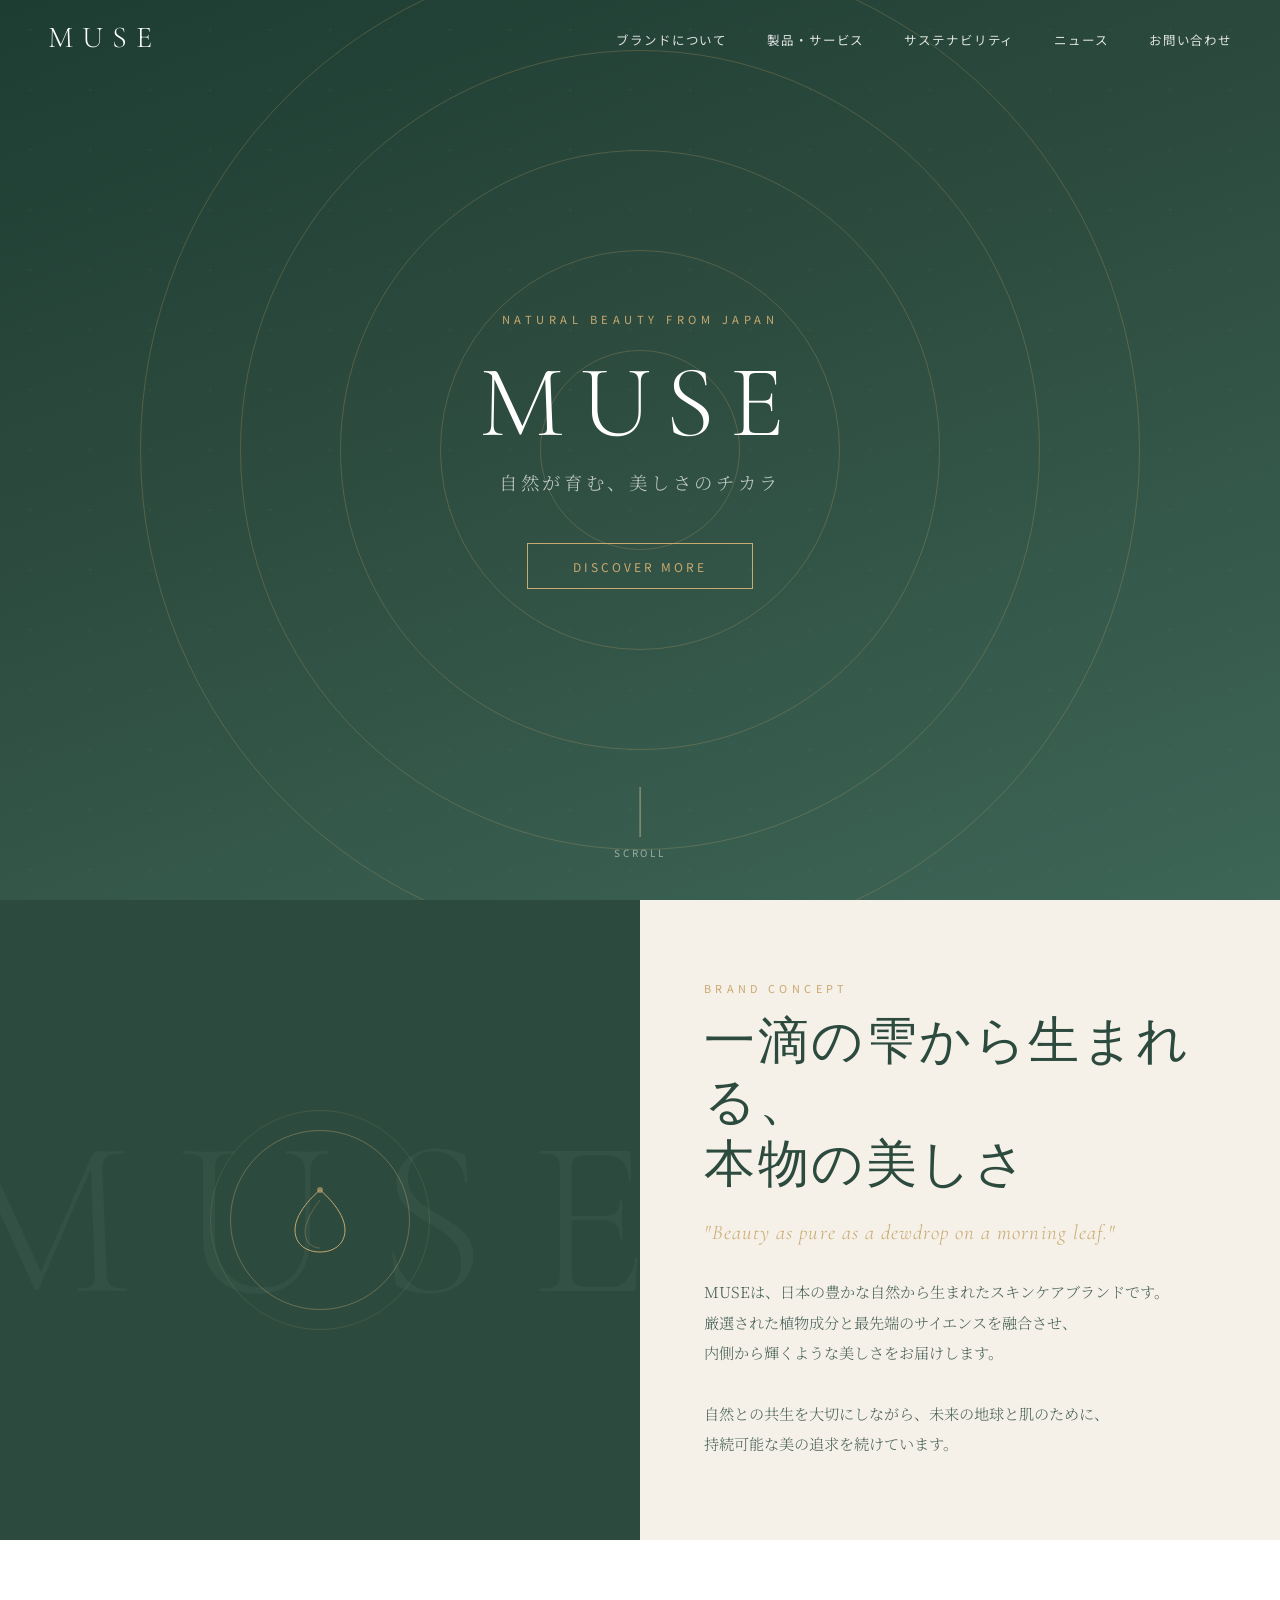
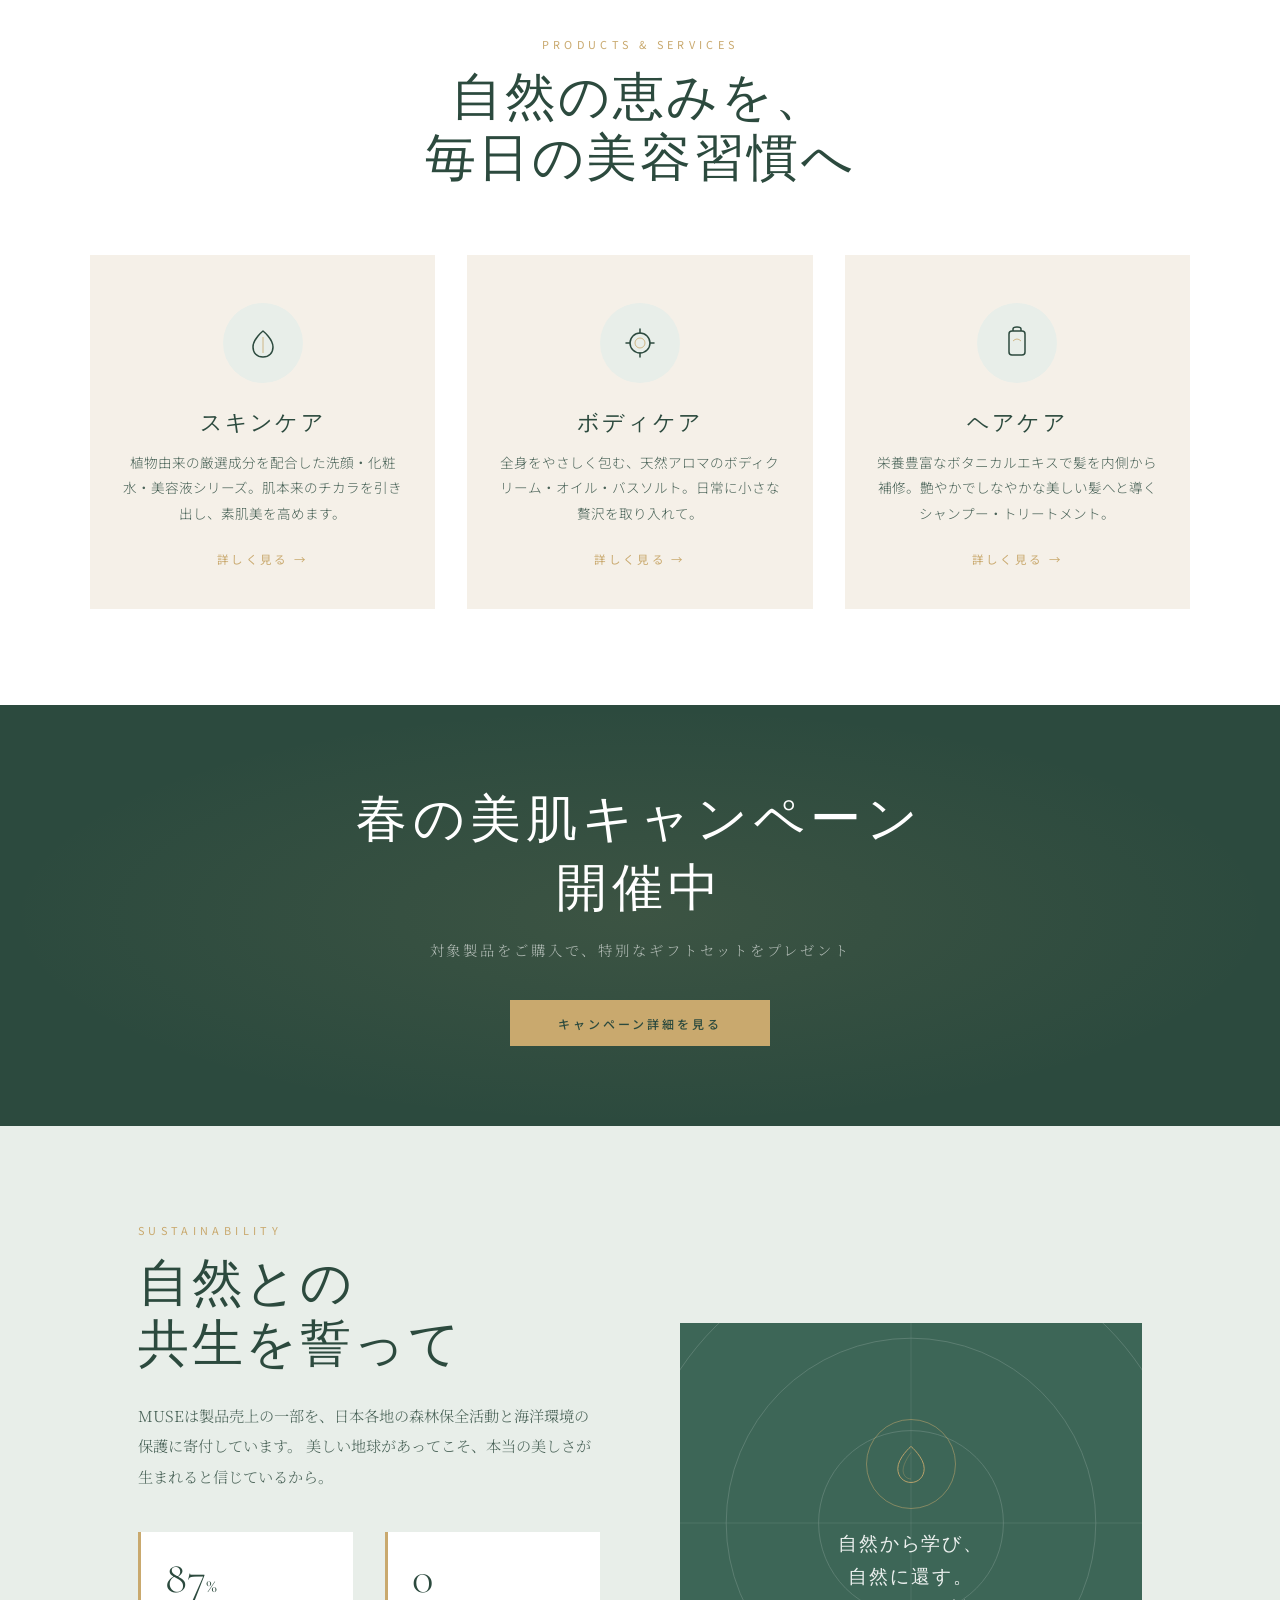
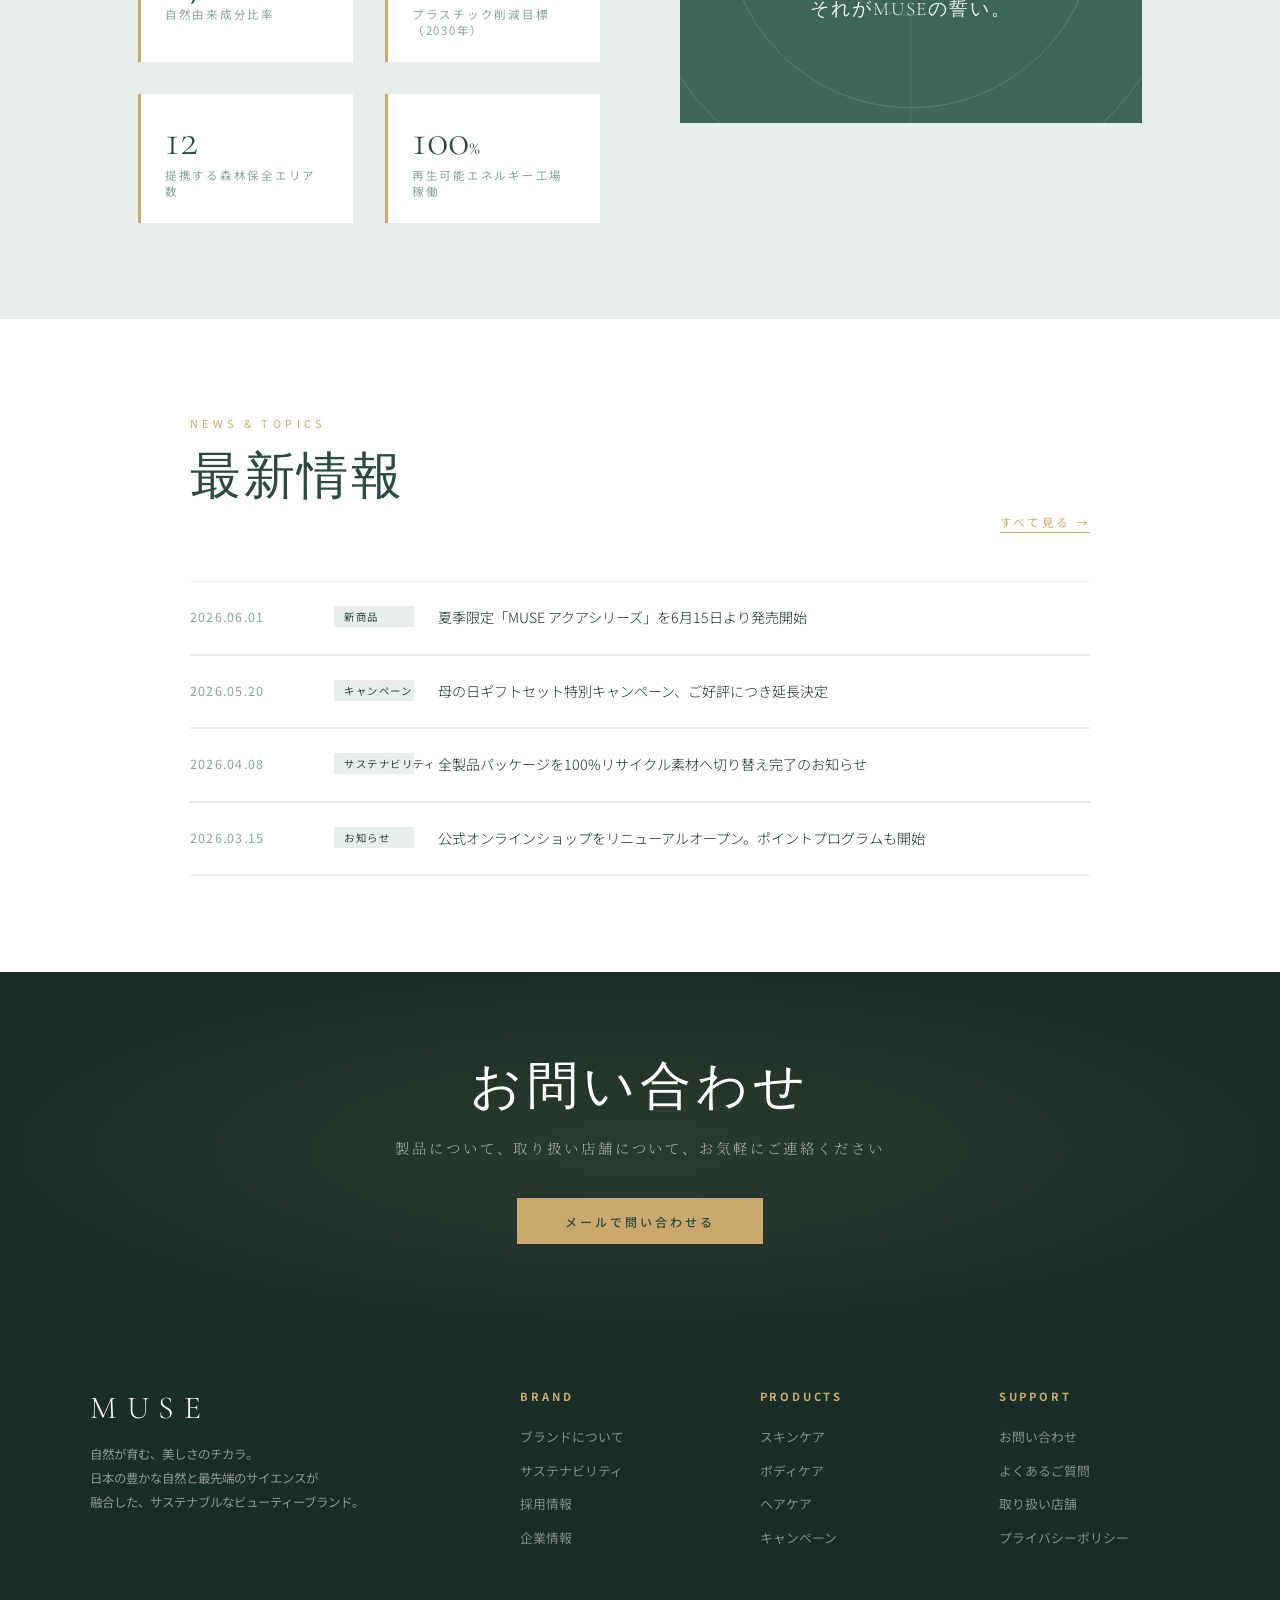
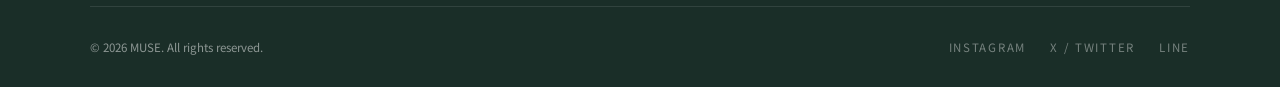
==== index.html @ 57525a96 "Add files via upload" ====
<!DOCTYPE html>
<html lang="ja">
<head>
  <meta charset="UTF-8">
  <meta name="viewport" content="width=device-width, initial-scale=1.0">
  <meta name="description" content="MUSE | 自然が育む、美しさのチカラ。日本の豊かな自然と最先端のサイエンスが融合したサステナブルなビューティーブランド。">
  <meta property="og:title" content="MUSE | 自然が育む、美しさのチカラ">
  <meta property="og:description" content="日本の豊かな自然と最先端のサイエンスが融合したサステナブルなビューティーブランド。">
  <meta property="og:type" content="website">
  <title>MUSE | 自然が育む、美しさのチカラ</title>

  <!-- Google Fonts -->
  <link rel="preconnect" href="https://fonts.googleapis.com">
  <link rel="preconnect" href="https://fonts.gstatic.com" crossorigin>
  <link href="https://fonts.googleapis.com/css2?family=Cormorant+Garamond:ital,wght@0,300;0,400;1,300&family=Noto+Sans+JP:wght@300;400;500&family=Noto+Serif+JP:wght@300;400&display=swap" rel="stylesheet">

  <!-- Stylesheet -->
  <link rel="stylesheet" href="style.css">
</head>
<body>

  <!-- ========== NAV ========== -->
  <nav id="main-nav" aria-label="メインナビゲーション">
    <a href="#" class="nav-logo">MUSE</a>
    <ul class="nav-links">
      <li><a href="#concept">ブランドについて</a></li>
      <li><a href="#products">製品・サービス</a></li>
      <li><a href="#sustain">サステナビリティ</a></li>
      <li><a href="#news">ニュース</a></li>
      <li><a href="#contact">お問い合わせ</a></li>
    </ul>
    <button class="nav-hamburger" aria-label="メニューを開く" aria-expanded="false" aria-controls="mobile-menu">
      <span></span>
      <span></span>
      <span></span>
    </button>
  </nav>

  <!-- モバイルメニュー -->
  <nav id="mobile-menu" class="nav-mobile-menu" aria-label="モバイルナビゲーション">
    <a href="#concept">ブランドについて</a>
    <a href="#products">製品・サービス</a>
    <a href="#sustain">サステナビリティ</a>
    <a href="#news">ニュース</a>
    <a href="#contact">お問い合わせ</a>
  </nav>

  <!-- ========== HERO ========== -->
  <section class="hero" aria-label="ヒーロー">
    <div class="hero-bg"></div>
    <div class="ripple-container" aria-hidden="true">
      <div class="ripple"></div>
      <div class="ripple"></div>
      <div class="ripple"></div>
      <div class="ripple"></div>
      <div class="ripple"></div>
    </div>
    <div class="hero-overlay" aria-hidden="true"></div>
    <div class="hero-content">
      <p class="hero-eyebrow">NATURAL BEAUTY FROM JAPAN</p>
      <h1 class="hero-title">MUSE</h1>
      <p class="hero-subtitle">自然が育む、美しさのチカラ</p>
      <a href="#concept" class="hero-cta">DISCOVER MORE</a>
    </div>
    <div class="hero-scroll" aria-hidden="true">
      <div class="scroll-line"></div>
      <span>SCROLL</span>
    </div>
  </section>

  <!-- ========== CONCEPT ========== -->
  <div class="concept" id="concept">
    <div class="concept-visual reveal">
      <div class="concept-icon">
        <svg viewBox="0 0 80 80" fill="none" xmlns="http://www.w3.org/2000/svg" aria-hidden="true">
          <path d="M40 10 C40 10 15 30 15 50 C15 64 26 72 40 72 C54 72 65 64 65 50 C65 30 40 10 40 10Z"
                stroke="#C9A96E" stroke-width="1" fill="none"/>
          <path d="M40 20 C40 20 25 38 25 52 C25 62 32 68 40 68"
                stroke="rgba(201,169,110,0.4)" stroke-width="0.8" fill="none"/>
          <circle cx="40" cy="10" r="3" fill="#C9A96E" opacity="0.6"/>
        </svg>
      </div>
    </div>
    <div class="concept-text">
      <p class="section-eyebrow reveal">BRAND CONCEPT</p>
      <h2 class="section-title reveal reveal-delay-1">一滴の雫から生まれる、<br>本物の美しさ</h2>
      <p class="concept-tagline reveal reveal-delay-2">"Beauty as pure as a dewdrop on a morning leaf."</p>
      <p class="section-body reveal reveal-delay-3">
        MUSEは、日本の豊かな自然から生まれたスキンケアブランドです。<br>
        厳選された植物成分と最先端のサイエンスを融合させ、<br>
        内側から輝くような美しさをお届けします。<br><br>
        自然との共生を大切にしながら、未来の地球と肌のために、<br>
        持続可能な美の追求を続けています。
      </p>
    </div>
  </div>

  <!-- ========== PRODUCTS ========== -->
  <section class="products" id="products">
    <div class="products-header">
      <p class="section-eyebrow reveal">PRODUCTS &amp; SERVICES</p>
      <h2 class="section-title reveal reveal-delay-1">自然の恵みを、<br>毎日の美容習慣へ</h2>
    </div>
    <div class="product-grid">

      <!-- スキンケア -->
      <div class="product-card reveal">
        <div class="product-icon">
          <svg viewBox="0 0 36 36" fill="none" xmlns="http://www.w3.org/2000/svg" aria-hidden="true">
            <path d="M18 6 C18 6 8 14 8 22 C8 28 12 32 18 32 C24 32 28 28 28 22 C28 14 18 6 18 6Z"
                  stroke="#2C4A3E" stroke-width="1.5" fill="none" stroke-linejoin="round"/>
            <path d="M18 12 L18 28" stroke="#C9A96E" stroke-width="0.8"/>
          </svg>
        </div>
        <h3>スキンケア</h3>
        <p>植物由来の厳選成分を配合した洗顔・化粧水・美容液シリーズ。肌本来のチカラを引き出し、素肌美を高めます。</p>
        <a href="#" class="product-link">詳しく見る →</a>
      </div>

      <!-- ボディケア -->
      <div class="product-card reveal reveal-delay-1">
        <div class="product-icon">
          <svg viewBox="0 0 36 36" fill="none" xmlns="http://www.w3.org/2000/svg" aria-hidden="true">
            <circle cx="18" cy="18" r="10" stroke="#2C4A3E" stroke-width="1.5"/>
            <circle cx="18" cy="18" r="5"  stroke="#C9A96E" stroke-width="0.8"/>
            <path d="M18 4 L18 8 M18 28 L18 32 M4 18 L8 18 M28 18 L32 18"
                  stroke="#2C4A3E" stroke-width="1.5" stroke-linecap="round"/>
          </svg>
        </div>
        <h3>ボディケア</h3>
        <p>全身をやさしく包む、天然アロマのボディクリーム・オイル・バスソルト。日常に小さな贅沢を取り入れて。</p>
        <a href="#" class="product-link">詳しく見る →</a>
      </div>

      <!-- ヘアケア -->
      <div class="product-card reveal reveal-delay-2">
        <div class="product-icon">
          <svg viewBox="0 0 36 36" fill="none" xmlns="http://www.w3.org/2000/svg" aria-hidden="true">
            <rect x="10" y="6" width="16" height="24" rx="3" stroke="#2C4A3E" stroke-width="1.5"/>
            <path d="M14 6 L14 4 C14 3 15 2 18 2 C21 2 22 3 22 4 L22 6"
                  stroke="#2C4A3E" stroke-width="1.5" fill="none"/>
            <path d="M14 16 Q18 12 22 16" stroke="#C9A96E" stroke-width="0.8" fill="none"/>
          </svg>
        </div>
        <h3>ヘアケア</h3>
        <p>栄養豊富なボタニカルエキスで髪を内側から補修。艶やかでしなやかな美しい髪へと導くシャンプー・トリートメント。</p>
        <a href="#" class="product-link">詳しく見る →</a>
      </div>

    </div>
  </section>

  <!-- ========== CAMPAIGN BANNER ========== -->
  <section class="banner" id="campaign">
    <h2 class="banner-title reveal">春の美肌キャンペーン<br>開催中</h2>
    <p class="banner-sub reveal reveal-delay-1">対象製品をご購入で、特別なギフトセットをプレゼント</p>
    <a href="#" class="banner-cta reveal reveal-delay-2">キャンペーン詳細を見る</a>
  </section>

  <!-- ========== SUSTAINABILITY ========== -->
  <div class="sustain-wrapper" id="sustain">
    <div class="sustain">
      <div>
        <p class="section-eyebrow reveal">SUSTAINABILITY</p>
        <h2 class="section-title reveal reveal-delay-1">自然との<br>共生を誓って</h2>
        <p class="section-body reveal reveal-delay-2">
          MUSEは製品売上の一部を、日本各地の森林保全活動と海洋環境の保護に寄付しています。
          美しい地球があってこそ、本当の美しさが生まれると信じているから。
        </p>
        <div class="sustain-stats reveal reveal-delay-3">
          <div class="stat-box">
            <div class="stat-number">87<small>%</small></div>
            <div class="stat-label">自然由来成分比率</div>
          </div>
          <div class="stat-box">
            <div class="stat-number">0</div>
            <div class="stat-label">プラスチック削減目標（2030年）</div>
          </div>
          <div class="stat-box">
            <div class="stat-number">12</div>
            <div class="stat-label">提携する森林保全エリア数</div>
          </div>
          <div class="stat-box">
            <div class="stat-number">100<small>%</small></div>
            <div class="stat-label">再生可能エネルギー工場稼働</div>
          </div>
        </div>
      </div>

      <div class="sustain-visual reveal reveal-delay-1">
        <svg class="bg-circles" viewBox="0 0 300 400" preserveAspectRatio="xMidYMid slice" aria-hidden="true">
          <circle cx="150" cy="200" r="180" fill="none" stroke="white" stroke-width="0.5"/>
          <circle cx="150" cy="200" r="120" fill="none" stroke="white" stroke-width="0.5"/>
          <circle cx="150" cy="200" r="60"  fill="none" stroke="white" stroke-width="0.5"/>
          <path d="M0 200 L300 200" stroke="white" stroke-width="0.3"/>
          <path d="M150 0 L150 400" stroke="white" stroke-width="0.3"/>
        </svg>
        <div class="sustain-badge">
          <div class="sustain-badge-icon">
            <svg viewBox="0 0 50 50" fill="none" width="44" height="44" aria-hidden="true">
              <path d="M25 5 C25 5 10 18 10 30 C10 40 17 46 25 46 C33 46 40 40 40 30 C40 18 25 5 25 5Z"
                    stroke="#C9A96E" stroke-width="1" fill="none"/>
              <path d="M25 12 C25 12 16 24 16 32 C16 38 20 42 25 42"
                    stroke="rgba(201,169,110,0.5)" stroke-width="0.7" fill="none"/>
            </svg>
          </div>
          <p>自然から学び、<br>自然に還す。<br>それがMUSEの誓い。</p>
        </div>
      </div>
    </div>
  </div>

  <!-- ========== NEWS ========== -->
  <section class="news" id="news">
    <div class="news-inner">
      <div class="news-header">
        <div>
          <p class="section-eyebrow reveal">NEWS &amp; TOPICS</p>
          <h2 class="section-title reveal reveal-delay-1">最新情報</h2>
        </div>
        <a href="#" class="news-all reveal">すべて見る →</a>
      </div>
      <ul class="news-list">
        <li>
          <a href="#" class="news-item reveal">
            <span class="news-date">2026.06.01</span>
            <span class="news-tag">新商品</span>
            <span class="news-title-text">夏季限定「MUSE アクアシリーズ」を6月15日より発売開始</span>
          </a>
        </li>
        <li>
          <a href="#" class="news-item reveal reveal-delay-1">
            <span class="news-date">2026.05.20</span>
            <span class="news-tag">キャンペーン</span>
            <span class="news-title-text">母の日ギフトセット特別キャンペーン、ご好評につき延長決定</span>
          </a>
        </li>
        <li>
          <a href="#" class="news-item reveal reveal-delay-2">
            <span class="news-date">2026.04.08</span>
            <span class="news-tag">サステナビリティ</span>
            <span class="news-title-text">全製品パッケージを100%リサイクル素材へ切り替え完了のお知らせ</span>
          </a>
        </li>
        <li>
          <a href="#" class="news-item reveal reveal-delay-3">
            <span class="news-date">2026.03.15</span>
            <span class="news-tag">お知らせ</span>
            <span class="news-title-text">公式オンラインショップをリニューアルオープン。ポイントプログラムも開始</span>
          </a>
        </li>
      </ul>
    </div>
  </section>

  <!-- ========== CONTACT ========== -->
  <section class="banner" id="contact" style="background: #1A2E28;">
    <h2 class="banner-title reveal">お問い合わせ</h2>
    <p class="banner-sub reveal reveal-delay-1">製品について、取り扱い店舗について、お気軽にご連絡ください</p>
    <a href="mailto:info@muse-beauty.jp" class="banner-cta reveal reveal-delay-2">メールで問い合わせる</a>
  </section>

  <!-- ========== FOOTER ========== -->
  <footer>
    <div class="footer-inner">
      <div class="footer-top">
        <div>
          <span class="footer-logo">MUSE</span>
          <p class="footer-desc">
            自然が育む、美しさのチカラ。<br>
            日本の豊かな自然と最先端のサイエンスが<br>
            融合した、サステナブルなビューティーブランド。
          </p>
        </div>
        <div class="footer-col">
          <h4>BRAND</h4>
          <ul>
            <li><a href="#concept">ブランドについて</a></li>
            <li><a href="#sustain">サステナビリティ</a></li>
            <li><a href="#">採用情報</a></li>
            <li><a href="#">企業情報</a></li>
          </ul>
        </div>
        <div class="footer-col">
          <h4>PRODUCTS</h4>
          <ul>
            <li><a href="#products">スキンケア</a></li>
            <li><a href="#products">ボディケア</a></li>
            <li><a href="#products">ヘアケア</a></li>
            <li><a href="#campaign">キャンペーン</a></li>
          </ul>
        </div>
        <div class="footer-col">
          <h4>SUPPORT</h4>
          <ul>
            <li><a href="#contact">お問い合わせ</a></li>
            <li><a href="#">よくあるご質問</a></li>
            <li><a href="#">取り扱い店舗</a></li>
            <li><a href="#">プライバシーポリシー</a></li>
          </ul>
        </div>
      </div>
      <div class="footer-bottom">
        <p>© 2026 MUSE. All rights reserved.</p>
        <div class="social-links">
          <a href="#" aria-label="Instagram">INSTAGRAM</a>
          <a href="#" aria-label="X / Twitter">X / TWITTER</a>
          <a href="#" aria-label="LINE">LINE</a>
        </div>
      </div>
    </div>
  </footer>

  <!-- JavaScript -->
  <script src="script.js"></script>
</body>
</html>
---- style.css ----
/* ========== RESET & ROOT ========== */
*, *::before, *::after {
  box-sizing: border-box;
  margin: 0;
  padding: 0;
}

:root {
  --deep-green: #2C4A3E;
  --mid-green: #3D6657;
  --pale-green: #E8EEE9;
  --cream: #F5F0E8;
  --gold: #C9A96E;
  --gold-light: #E8D5B0;
  --text-dark: #1A2E28;
  --text-mid: #4A6358;
  --text-light: #8AA396;
  --white: #FFFFFF;
}

html {
  scroll-behavior: smooth;
}

body {
  font-family: 'Noto Sans JP', sans-serif;
  background: var(--white);
  color: var(--text-dark);
  overflow-x: hidden;
}

/* ========== NAV ========== */
nav {
  position: fixed;
  top: 0;
  left: 0;
  right: 0;
  z-index: 100;
  padding: 1.2rem 3rem;
  display: flex;
  align-items: center;
  justify-content: space-between;
  transition: background 0.4s, box-shadow 0.4s;
}

nav.scrolled {
  background: rgba(255, 255, 255, 0.95);
  box-shadow: 0 1px 0 rgba(44, 74, 62, 0.1);
}

.nav-logo {
  font-family: 'Cormorant Garamond', serif;
  font-size: 1.9rem;
  font-weight: 300;
  letter-spacing: 0.3em;
  color: var(--white);
  text-decoration: none;
  transition: color 0.4s;
}

nav.scrolled .nav-logo {
  color: var(--deep-green);
}

.nav-links {
  display: flex;
  gap: 2.5rem;
  list-style: none;
}

.nav-links a {
  font-size: 0.78rem;
  letter-spacing: 0.15em;
  color: rgba(255, 255, 255, 0.85);
  text-decoration: none;
  transition: color 0.3s;
}

nav.scrolled .nav-links a {
  color: var(--text-mid);
}

.nav-links a:hover {
  color: var(--gold);
}

.nav-hamburger {
  display: none;
  cursor: pointer;
  flex-direction: column;
  gap: 5px;
  background: none;
  border: none;
  padding: 4px;
}

.nav-hamburger span {
  width: 24px;
  height: 1.5px;
  background: white;
  display: block;
  transition: background 0.4s, transform 0.3s, opacity 0.3s;
}

nav.scrolled .nav-hamburger span {
  background: var(--deep-green);
}

/* Mobile nav open state */
.nav-hamburger.is-open span:nth-child(1) {
  transform: translateY(6.5px) rotate(45deg);
}
.nav-hamburger.is-open span:nth-child(2) {
  opacity: 0;
}
.nav-hamburger.is-open span:nth-child(3) {
  transform: translateY(-6.5px) rotate(-45deg);
}

.nav-mobile-menu {
  display: none;
  position: fixed;
  top: 0;
  left: 0;
  right: 0;
  bottom: 0;
  background: var(--deep-green);
  z-index: 99;
  flex-direction: column;
  align-items: center;
  justify-content: center;
  gap: 2.5rem;
}

.nav-mobile-menu.is-open {
  display: flex;
}

.nav-mobile-menu a {
  font-family: 'Cormorant Garamond', serif;
  font-size: 2rem;
  font-weight: 300;
  letter-spacing: 0.2em;
  color: rgba(255, 255, 255, 0.85);
  text-decoration: none;
  transition: color 0.3s;
}

.nav-mobile-menu a:hover {
  color: var(--gold);
}

/* ========== HERO ========== */
.hero {
  position: relative;
  height: 100vh;
  min-height: 600px;
  overflow: hidden;
  display: flex;
  align-items: center;
  justify-content: center;
}

.hero-bg {
  position: absolute;
  inset: 0;
  background: linear-gradient(160deg, #1e3d32 0%, #2C4A3E 40%, #3D6657 100%);
}

.ripple-container {
  position: absolute;
  inset: 0;
  display: flex;
  align-items: center;
  justify-content: center;
  overflow: hidden;
}

.ripple {
  position: absolute;
  border-radius: 50%;
  border: 1px solid rgba(201, 169, 110, 0.25);
  animation: rippleOut 4s ease-out infinite;
}

.ripple:nth-child(1) { width: 200px;  height: 200px;  animation-delay: 0s; }
.ripple:nth-child(2) { width: 400px;  height: 400px;  animation-delay: 0.8s; }
.ripple:nth-child(3) { width: 600px;  height: 600px;  animation-delay: 1.6s; }
.ripple:nth-child(4) { width: 800px;  height: 800px;  animation-delay: 2.4s; }
.ripple:nth-child(5) { width: 1000px; height: 1000px; animation-delay: 3.2s; }

@keyframes rippleOut {
  0%   { opacity: 0.6; transform: scale(0.4); }
  100% { opacity: 0;   transform: scale(1); }
}

.hero-overlay {
  position: absolute;
  inset: 0;
  background: url("data:image/svg+xml,%3Csvg xmlns='http://www.w3.org/2000/svg' width='60' height='60' viewBox='0 0 60 60'%3E%3Ccircle cx='30' cy='30' r='1' fill='%23C9A96E' opacity='0.08'/%3E%3C/svg%3E") repeat;
  pointer-events: none;
}

.hero-content {
  position: relative;
  z-index: 2;
  text-align: center;
  padding: 0 2rem;
}

.hero-eyebrow {
  font-size: 0.7rem;
  letter-spacing: 0.4em;
  color: var(--gold);
  margin-bottom: 1.5rem;
  opacity: 0;
  animation: fadeUp 1s 0.3s forwards;
}

.hero-title {
  font-family: 'Cormorant Garamond', serif;
  font-size: clamp(3.5rem, 8vw, 7rem);
  font-weight: 300;
  color: var(--white);
  line-height: 1;
  letter-spacing: 0.15em;
  margin-bottom: 1rem;
  opacity: 0;
  animation: fadeUp 1s 0.6s forwards;
}

.hero-subtitle {
  font-family: 'Noto Serif JP', serif;
  font-size: clamp(0.9rem, 2vw, 1.15rem);
  font-weight: 300;
  color: rgba(255, 255, 255, 0.7);
  letter-spacing: 0.2em;
  margin-bottom: 3rem;
  opacity: 0;
  animation: fadeUp 1s 0.9s forwards;
}

.hero-cta {
  display: inline-block;
  padding: 0.85rem 2.8rem;
  border: 1px solid var(--gold);
  color: var(--gold);
  font-size: 0.75rem;
  letter-spacing: 0.25em;
  text-decoration: none;
  transition: background 0.3s, color 0.3s;
  opacity: 0;
  animation: fadeUp 1s 1.2s forwards;
}

.hero-cta:hover {
  background: var(--gold);
  color: var(--deep-green);
}

.hero-scroll {
  position: absolute;
  bottom: 2.5rem;
  left: 50%;
  transform: translateX(-50%);
  display: flex;
  flex-direction: column;
  align-items: center;
  gap: 0.5rem;
  opacity: 0;
  animation: fadeIn 1s 2s forwards;
}

.hero-scroll span {
  font-size: 0.62rem;
  letter-spacing: 0.3em;
  color: rgba(255, 255, 255, 0.5);
}

.scroll-line {
  width: 1px;
  height: 50px;
  background: rgba(255, 255, 255, 0.3);
  position: relative;
  overflow: hidden;
}

.scroll-line::after {
  content: '';
  position: absolute;
  top: 0;
  left: 0;
  width: 100%;
  height: 100%;
  background: var(--gold);
  animation: scrollDrop 1.5s ease-in-out infinite;
}

@keyframes scrollDrop {
  0%   { transform: translateY(-100%); }
  100% { transform: translateY(100%); }
}

@keyframes fadeUp {
  from { opacity: 0; transform: translateY(24px); }
  to   { opacity: 1; transform: translateY(0); }
}

@keyframes fadeIn {
  from { opacity: 0; }
  to   { opacity: 1; }
}

/* ========== COMMON SECTION ========== */
section {
  padding: 6rem 2rem;
}

.section-eyebrow {
  font-size: 0.68rem;
  letter-spacing: 0.4em;
  color: var(--gold);
  margin-bottom: 1rem;
  text-transform: uppercase;
}

.section-title {
  font-family: 'Cormorant Garamond', serif;
  font-size: clamp(2rem, 4vw, 3.2rem);
  font-weight: 300;
  color: var(--deep-green);
  line-height: 1.2;
  letter-spacing: 0.05em;
  margin-bottom: 1.5rem;
}

.section-body {
  font-family: 'Noto Serif JP', serif;
  font-size: 0.95rem;
  line-height: 2;
  color: var(--text-mid);
  font-weight: 300;
}

/* ========== SCROLL REVEAL ========== */
.reveal {
  opacity: 0;
  transform: translateY(30px);
  transition: opacity 0.8s ease, transform 0.8s ease;
}

.reveal.visible {
  opacity: 1;
  transform: translateY(0);
}

.reveal-delay-1 { transition-delay: 0.15s; }
.reveal-delay-2 { transition-delay: 0.30s; }
.reveal-delay-3 { transition-delay: 0.45s; }

/* ========== CONCEPT ========== */
.concept {
  background: var(--cream);
  display: grid;
  grid-template-columns: 1fr 1fr;
  min-height: 600px;
}

.concept-visual {
  background: var(--deep-green);
  display: flex;
  align-items: center;
  justify-content: center;
  padding: 5rem 4rem;
  position: relative;
  overflow: hidden;
}

.concept-visual::before {
  content: 'MUSE';
  position: absolute;
  font-family: 'Cormorant Garamond', serif;
  font-size: 14rem;
  font-weight: 300;
  color: rgba(255, 255, 255, 0.04);
  letter-spacing: 0.2em;
  white-space: nowrap;
}

.concept-icon {
  width: 180px;
  height: 180px;
  border: 1px solid rgba(201, 169, 110, 0.4);
  border-radius: 50%;
  display: flex;
  align-items: center;
  justify-content: center;
  position: relative;
}

.concept-icon::before {
  content: '';
  position: absolute;
  width: 220px;
  height: 220px;
  border: 1px solid rgba(201, 169, 110, 0.15);
  border-radius: 50%;
}

.concept-icon svg {
  width: 80px;
  height: 80px;
}

.concept-text {
  padding: 5rem 4rem;
  display: flex;
  flex-direction: column;
  justify-content: center;
}

.concept-tagline {
  font-family: 'Cormorant Garamond', serif;
  font-size: 1.3rem;
  font-style: italic;
  color: var(--gold);
  margin-bottom: 2rem;
  font-weight: 300;
  letter-spacing: 0.05em;
}

/* ========== PRODUCTS ========== */
.products {
  background: var(--white);
  text-align: center;
}

.products-header {
  max-width: 600px;
  margin: 0 auto 4rem;
}

.product-grid {
  display: grid;
  grid-template-columns: repeat(3, 1fr);
  gap: 2rem;
  max-width: 1100px;
  margin: 0 auto;
}

.product-card {
  background: var(--cream);
  padding: 3rem 2rem 2.5rem;
  position: relative;
  overflow: hidden;
  transition: transform 0.4s;
}

.product-card:hover {
  transform: translateY(-6px);
}

.product-card::before {
  content: '';
  position: absolute;
  bottom: 0;
  left: 0;
  right: 0;
  height: 3px;
  background: var(--gold);
  transform: scaleX(0);
  transition: transform 0.4s;
}

.product-card:hover::before {
  transform: scaleX(1);
}

.product-icon {
  width: 80px;
  height: 80px;
  border-radius: 50%;
  background: var(--pale-green);
  display: flex;
  align-items: center;
  justify-content: center;
  margin: 0 auto 1.5rem;
}

.product-icon svg {
  width: 36px;
  height: 36px;
  stroke: var(--deep-green);
}

.product-card h3 {
  font-family: 'Cormorant Garamond', serif;
  font-size: 1.4rem;
  font-weight: 400;
  color: var(--deep-green);
  letter-spacing: 0.1em;
  margin-bottom: 0.75rem;
}

.product-card p {
  font-size: 0.85rem;
  color: var(--text-mid);
  line-height: 1.9;
  font-weight: 300;
}

.product-link {
  display: inline-block;
  margin-top: 1.5rem;
  font-size: 0.72rem;
  letter-spacing: 0.2em;
  color: var(--gold);
  text-decoration: none;
  border-bottom: 1px solid transparent;
  transition: border-color 0.3s;
}

.product-link:hover {
  border-color: var(--gold);
}

/* ========== BANNER ========== */
.banner {
  background: var(--deep-green);
  padding: 5rem 2rem;
  text-align: center;
  position: relative;
  overflow: hidden;
}

.banner::before {
  content: '';
  position: absolute;
  inset: 0;
  background: radial-gradient(ellipse at center, rgba(201, 169, 110, 0.1) 0%, transparent 70%);
}

.banner-title {
  font-family: 'Cormorant Garamond', serif;
  font-size: clamp(2rem, 4vw, 3.5rem);
  font-weight: 300;
  color: var(--white);
  letter-spacing: 0.1em;
  margin-bottom: 1rem;
  position: relative;
}

.banner-sub {
  font-family: 'Noto Serif JP', serif;
  font-size: 0.9rem;
  font-weight: 300;
  color: rgba(255, 255, 255, 0.6);
  letter-spacing: 0.2em;
  margin-bottom: 2.5rem;
  position: relative;
}

.banner-cta {
  display: inline-block;
  padding: 0.9rem 3rem;
  background: var(--gold);
  color: var(--deep-green);
  font-size: 0.75rem;
  letter-spacing: 0.25em;
  text-decoration: none;
  font-weight: 500;
  transition: opacity 0.3s;
  position: relative;
}

.banner-cta:hover {
  opacity: 0.85;
}

/* ========== SUSTAINABILITY ========== */
.sustain-wrapper {
  background: var(--pale-green);
}

.sustain {
  display: grid;
  grid-template-columns: 1fr 1fr;
  gap: 5rem;
  max-width: 1100px;
  margin: 0 auto;
  padding: 6rem 3rem;
  align-items: center;
}

.sustain-stats {
  display: grid;
  grid-template-columns: 1fr 1fr;
  gap: 2rem;
  margin-top: 2.5rem;
}

.stat-box {
  background: var(--white);
  padding: 1.5rem;
  border-left: 3px solid var(--gold);
}

.stat-number {
  font-family: 'Cormorant Garamond', serif;
  font-size: 2.8rem;
  font-weight: 300;
  color: var(--deep-green);
  line-height: 1;
  margin-bottom: 0.3rem;
}

.stat-number small {
  font-size: 1.2rem;
}

.stat-label {
  font-size: 0.72rem;
  color: var(--text-light);
  letter-spacing: 0.15em;
}

.sustain-visual {
  position: relative;
  height: 400px;
  background: var(--mid-green);
  display: flex;
  align-items: center;
  justify-content: center;
  overflow: hidden;
}

.sustain-visual svg.bg-circles {
  position: absolute;
  inset: 0;
  width: 100%;
  height: 100%;
  opacity: 0.2;
}

.sustain-badge {
  position: relative;
  z-index: 2;
  text-align: center;
  color: white;
  padding: 2rem;
}

.sustain-badge-icon {
  width: 90px;
  height: 90px;
  border: 1px solid rgba(201, 169, 110, 0.5);
  border-radius: 50%;
  display: flex;
  align-items: center;
  justify-content: center;
  margin: 0 auto 1.2rem;
}

.sustain-badge p {
  font-family: 'Cormorant Garamond', serif;
  font-size: 1.2rem;
  font-weight: 300;
  letter-spacing: 0.1em;
  color: rgba(255, 255, 255, 0.9);
  line-height: 1.7;
}

/* ========== NEWS ========== */
.news {
  background: var(--white);
}

.news-inner {
  max-width: 900px;
  margin: 0 auto;
}

.news-header {
  display: flex;
  align-items: flex-end;
  justify-content: space-between;
  margin-bottom: 3rem;
}

.news-all {
  font-size: 0.72rem;
  letter-spacing: 0.2em;
  color: var(--gold);
  text-decoration: none;
  border-bottom: 1px solid var(--gold);
  padding-bottom: 2px;
}

.news-list {
  list-style: none;
}

.news-item {
  display: grid;
  grid-template-columns: 120px 80px 1fr;
  gap: 1.5rem;
  align-items: start;
  padding: 1.5rem 0;
  border-top: 1px solid rgba(44, 74, 62, 0.1);
  text-decoration: none;
  transition: background 0.2s;
}

.news-item:last-child {
  border-bottom: 1px solid rgba(44, 74, 62, 0.1);
}

.news-date {
  font-size: 0.78rem;
  color: var(--text-light);
  letter-spacing: 0.1em;
  padding-top: 2px;
}

.news-tag {
  font-size: 0.65rem;
  letter-spacing: 0.15em;
  padding: 3px 10px;
  background: var(--pale-green);
  color: var(--deep-green);
  display: inline-block;
  white-space: nowrap;
}

.news-title-text {
  font-size: 0.88rem;
  color: var(--text-dark);
  line-height: 1.7;
  font-weight: 300;
}

/* ========== FOOTER ========== */
footer {
  background: var(--text-dark);
  color: rgba(255, 255, 255, 0.5);
  padding: 4rem 3rem 2rem;
}

.footer-inner {
  max-width: 1100px;
  margin: 0 auto;
}

.footer-top {
  display: grid;
  grid-template-columns: 2fr 1fr 1fr 1fr;
  gap: 3rem;
  padding-bottom: 3rem;
  border-bottom: 1px solid rgba(255, 255, 255, 0.1);
}

.footer-logo {
  font-family: 'Cormorant Garamond', serif;
  font-size: 2rem;
  font-weight: 300;
  letter-spacing: 0.3em;
  color: white;
  margin-bottom: 1rem;
  display: block;
}

.footer-desc {
  font-size: 0.78rem;
  line-height: 1.9;
}

.footer-col h4 {
  font-size: 0.7rem;
  letter-spacing: 0.25em;
  color: var(--gold);
  margin-bottom: 1.2rem;
}

.footer-col ul {
  list-style: none;
}

.footer-col li {
  margin-bottom: 0.6rem;
}

.footer-col a {
  font-size: 0.8rem;
  color: rgba(255, 255, 255, 0.45);
  text-decoration: none;
  transition: color 0.2s;
}

.footer-col a:hover {
  color: white;
}

.footer-bottom {
  display: flex;
  align-items: center;
  justify-content: space-between;
  padding-top: 2rem;
  font-size: 0.72rem;
}

.social-links {
  display: flex;
  gap: 1.5rem;
}

.social-links a {
  color: rgba(255, 255, 255, 0.4);
  text-decoration: none;
  font-size: 0.72rem;
  letter-spacing: 0.15em;
  transition: color 0.2s;
}

.social-links a:hover {
  color: var(--gold);
}

/* ========== RESPONSIVE ========== */
@media (max-width: 900px) {
  .product-grid {
    grid-template-columns: 1fr 1fr;
  }
  .footer-top {
    grid-template-columns: 1fr 1fr;
  }
}

@media (max-width: 768px) {
  nav {
    padding: 1rem 1.5rem;
  }
  .nav-links {
    display: none;
  }
  .nav-hamburger {
    display: flex;
  }
  .concept {
    grid-template-columns: 1fr;
  }
  .concept-visual {
    min-height: 250px;
    padding: 3rem 2rem;
  }
  .concept-text {
    padding: 3rem 2rem;
  }
  .product-grid {
    grid-template-columns: 1fr;
    max-width: 420px;
  }
  .sustain {
    grid-template-columns: 1fr;
    padding: 4rem 1.5rem;
    gap: 2.5rem;
  }
  .sustain-visual {
    height: 260px;
  }
  .footer-top {
    grid-template-columns: 1fr 1fr;
  }
  .footer-bottom {
    flex-direction: column;
    gap: 1rem;
    text-align: center;
  }
  .news-item {
    grid-template-columns: 1fr;
    gap: 0.4rem;
  }
}

@media (max-width: 480px) {
  .footer-top {
    grid-template-columns: 1fr;
  }
  .sustain-stats {
    grid-template-columns: 1fr;
  }
}

/* ========== REDUCED MOTION ========== */
@media (prefers-reduced-motion: reduce) {
  .ripple,
  .scroll-line::after {
    animation: none;
  }
  .reveal {
    opacity: 1;
    transform: none;
    transition: none;
  }
}
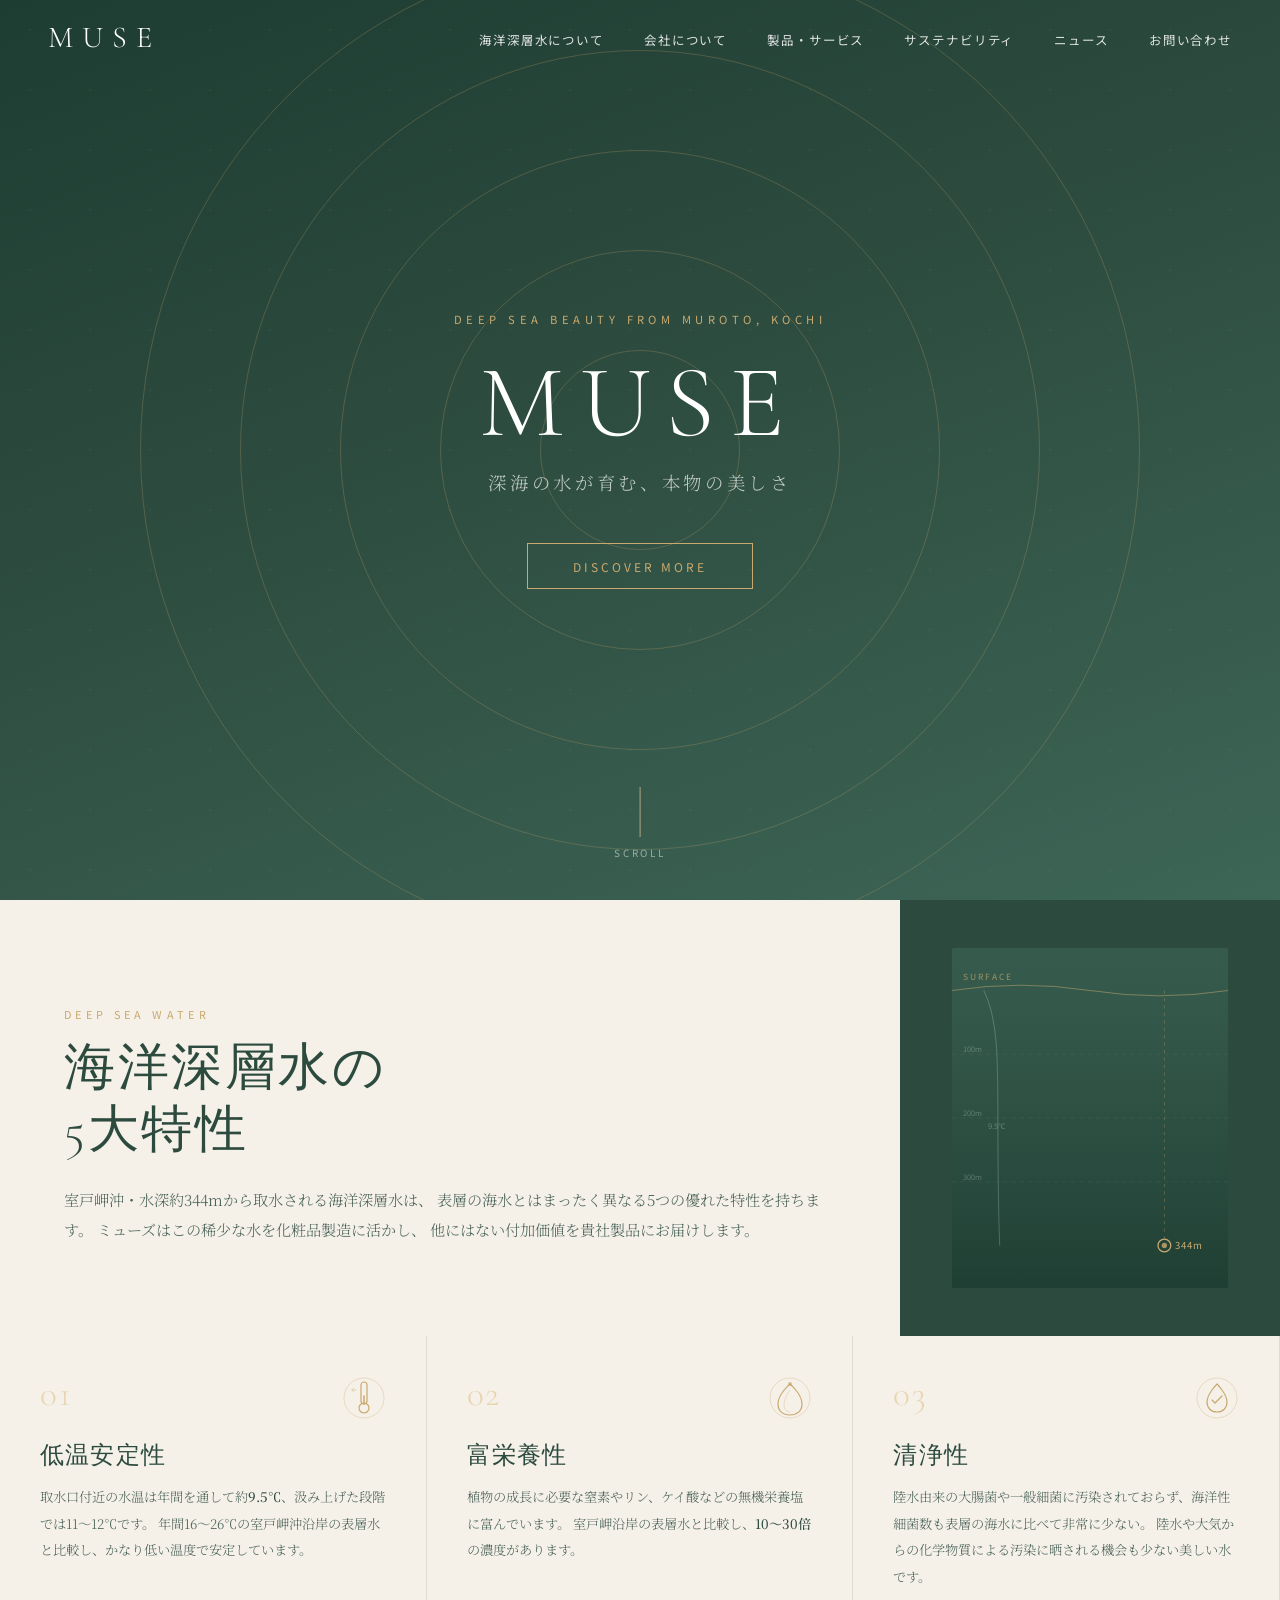
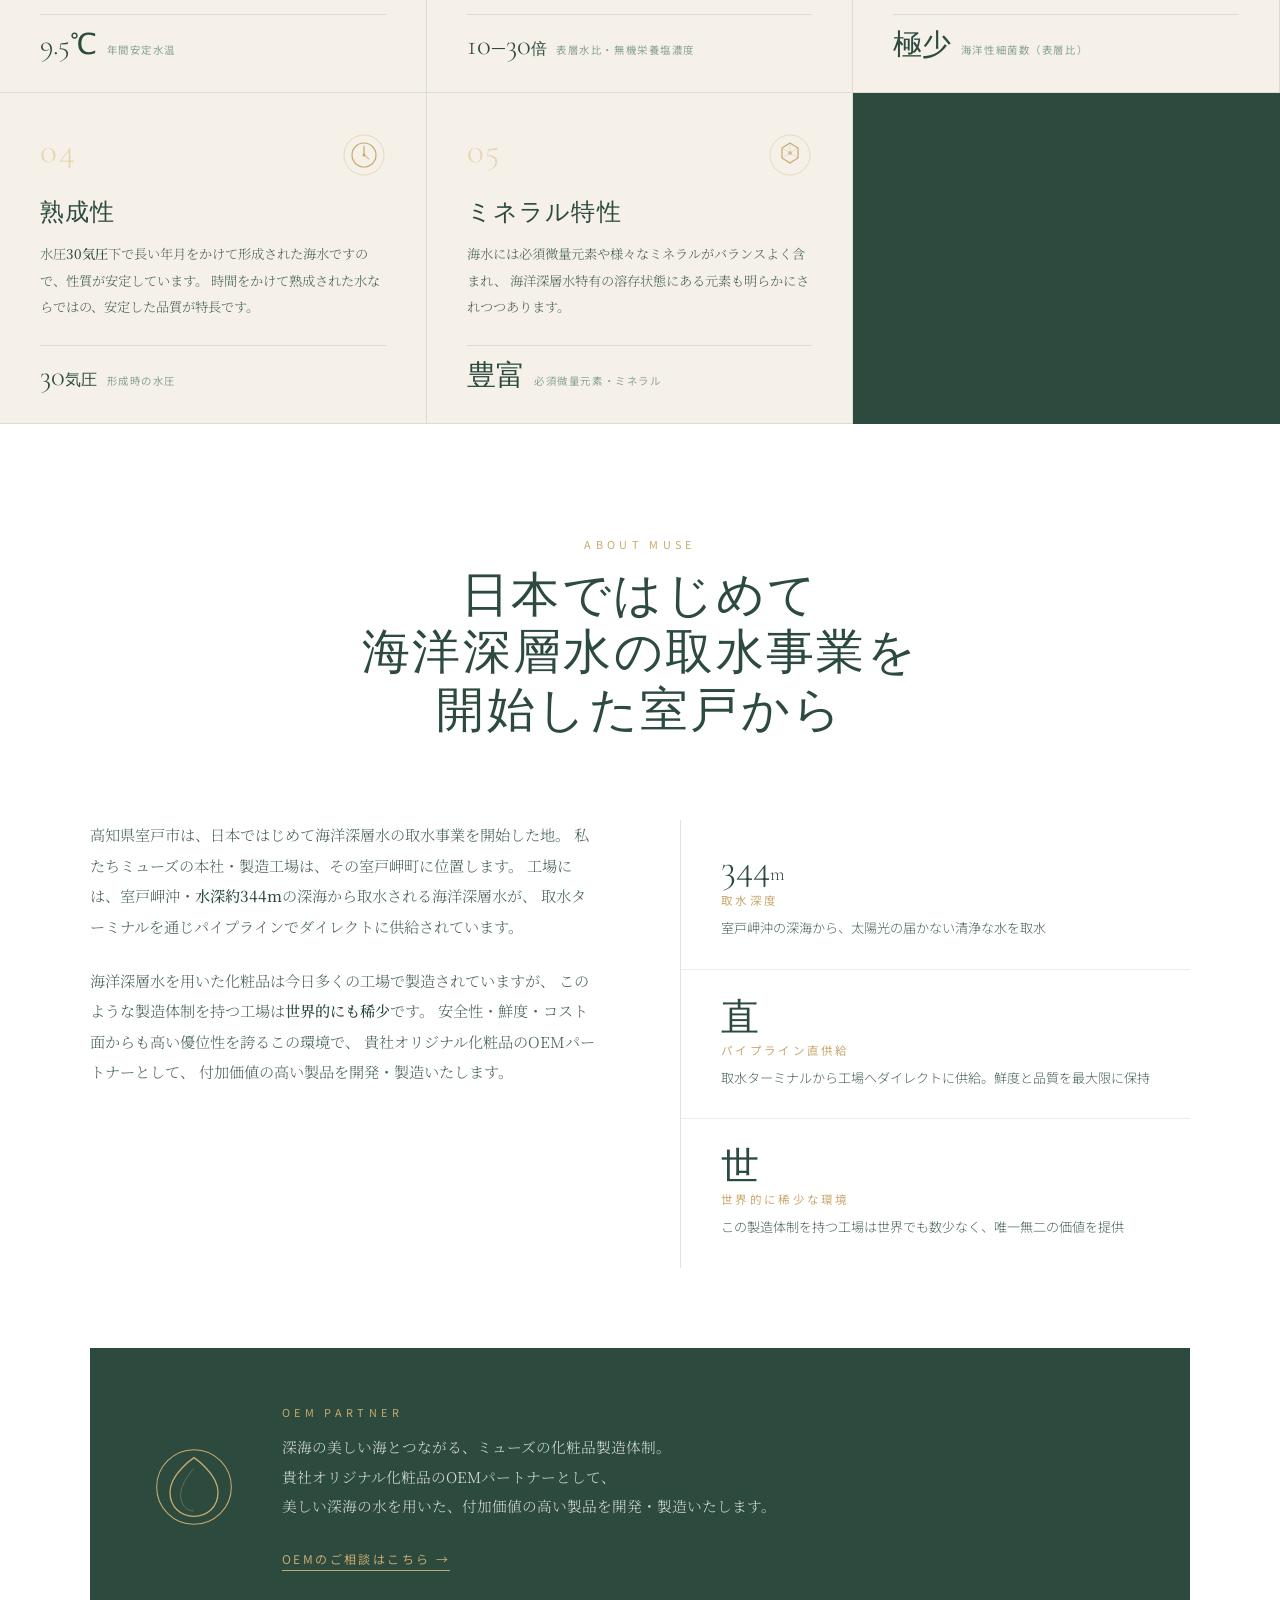
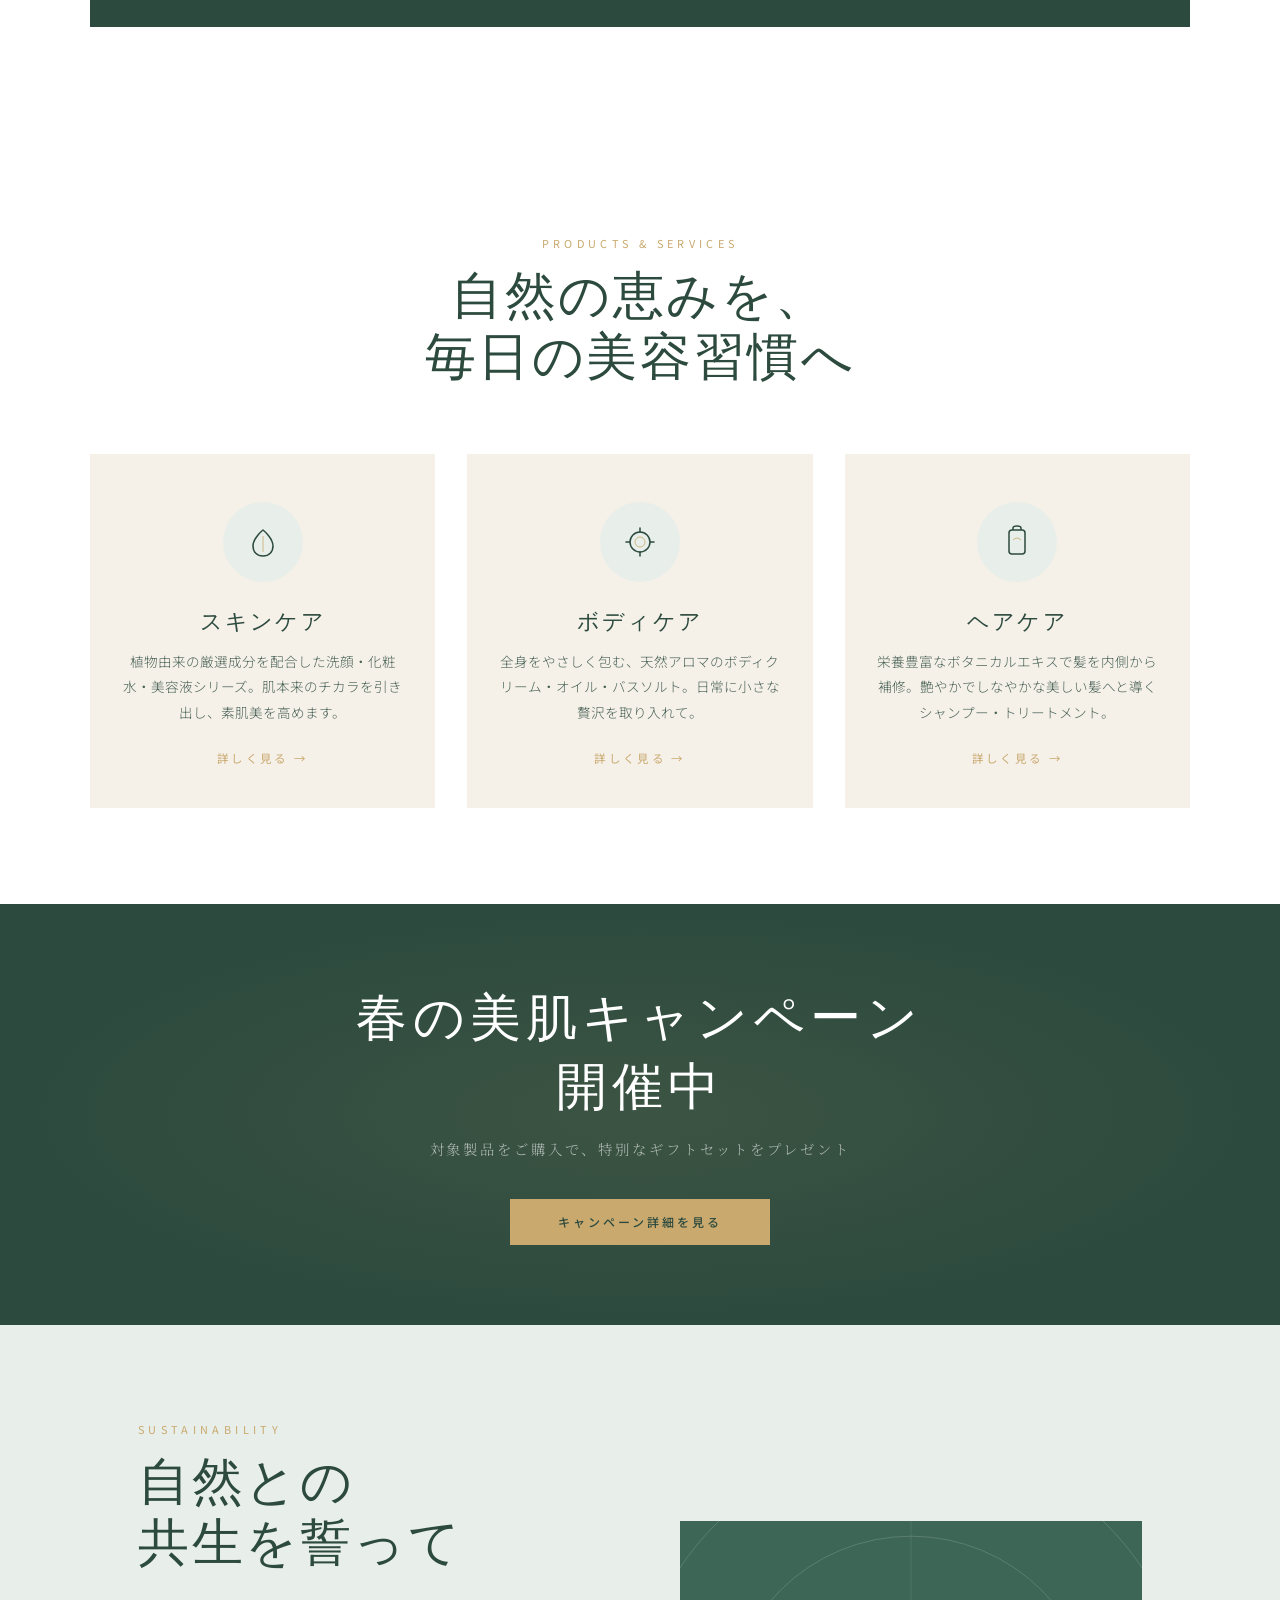
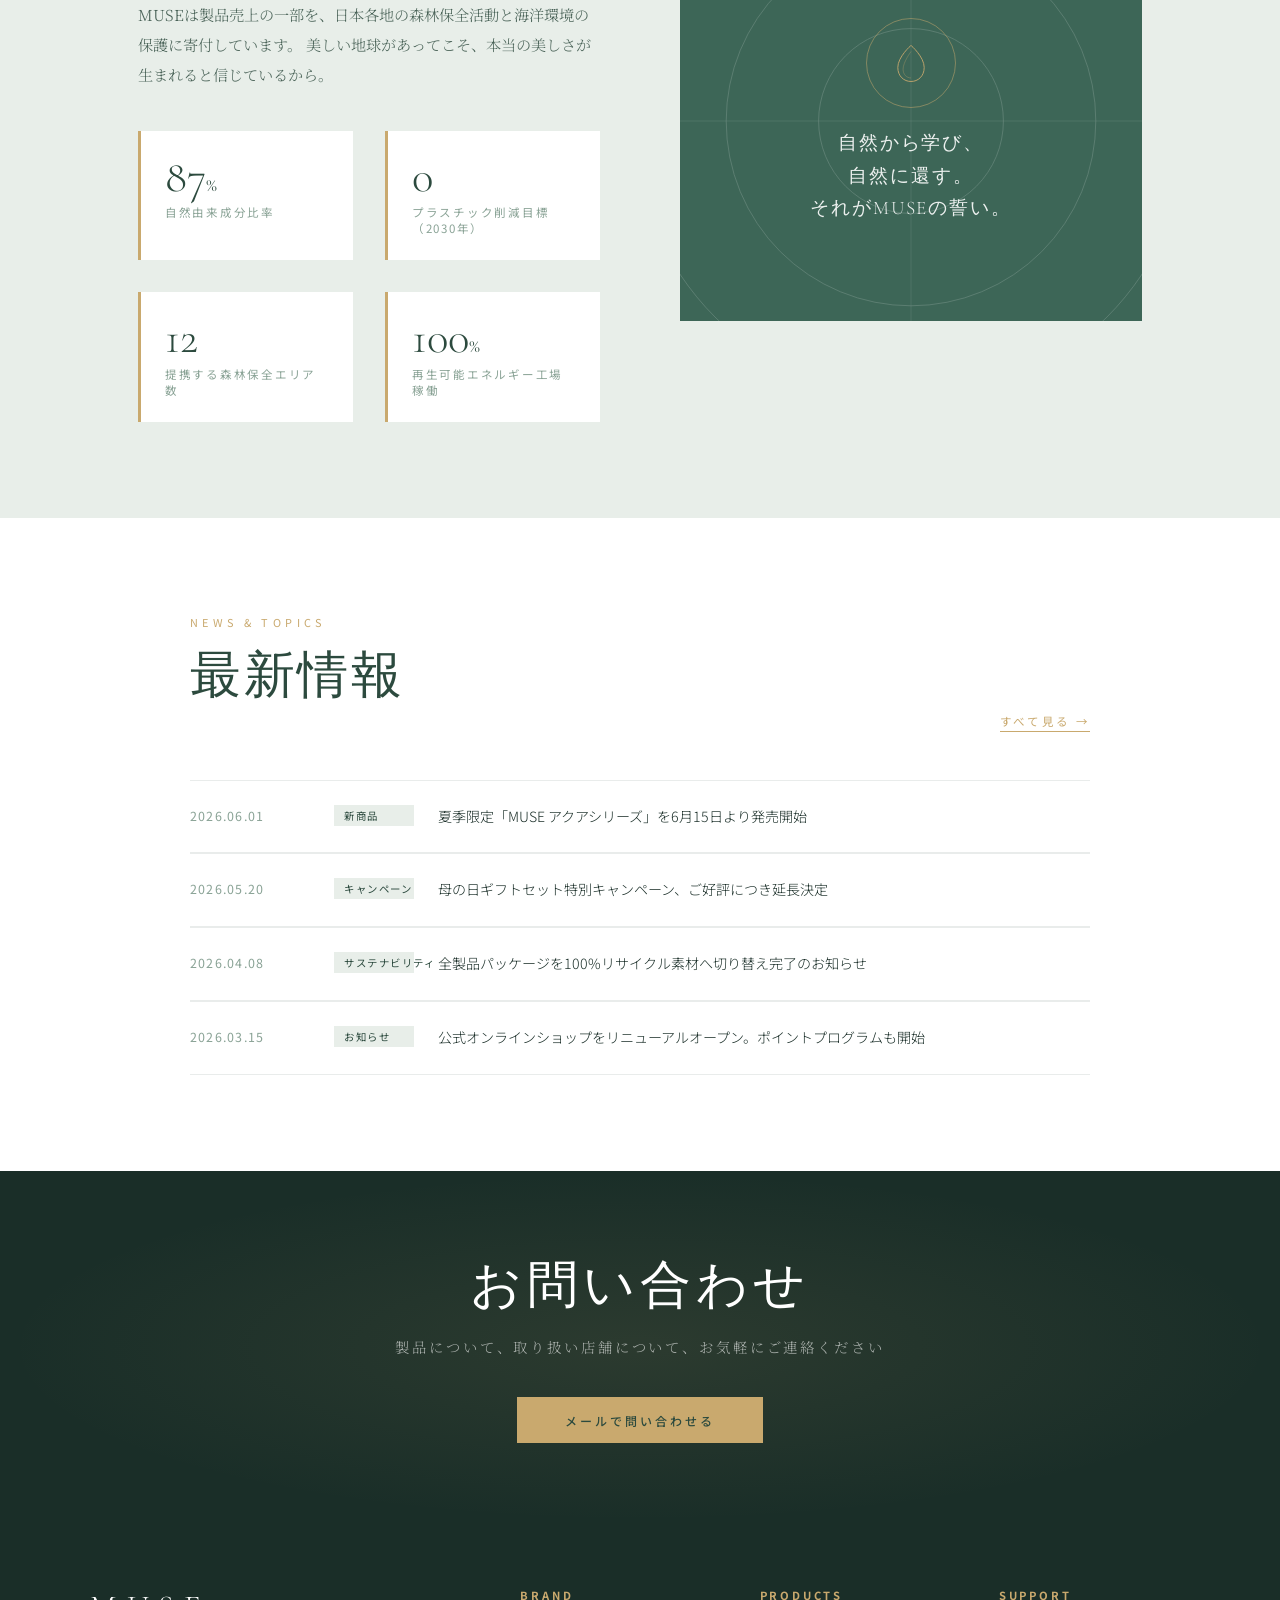
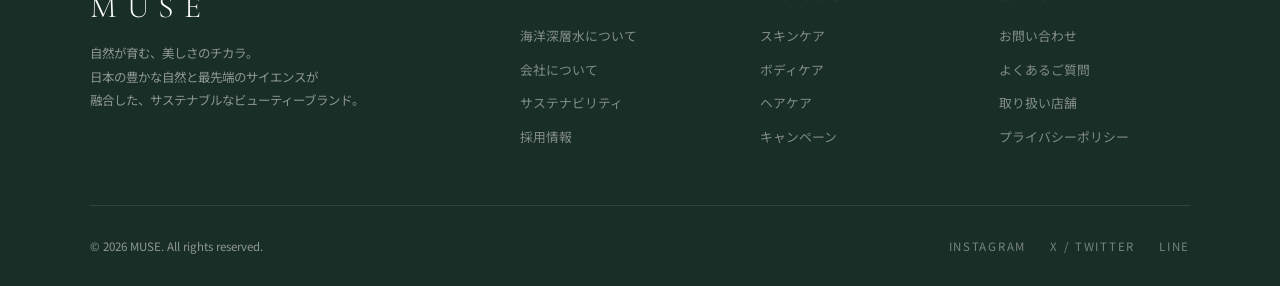
==== commit 885a4931: "Add files via upload" ====
--- a/index.html
+++ b/index.html
@@ -3,11 +3,11 @@
 <head>
   <meta charset="UTF-8">
   <meta name="viewport" content="width=device-width, initial-scale=1.0">
-  <meta name="description" content="MUSE | 自然が育む、美しさのチカラ。日本の豊かな自然と最先端のサイエンスが融合したサステナブルなビューティーブランド。">
-  <meta property="og:title" content="MUSE | 自然が育む、美しさのチカラ">
-  <meta property="og:description" content="日本の豊かな自然と最先端のサイエンスが融合したサステナブルなビューティーブランド。">
+  <meta name="description" content="ミューズ | 高知県室戸岬発。海洋深層水を用いた化粧品OEM製造のパートナー。水深344mの深海から直接取水される希少な製造環境で、付加価値の高い製品を開発・製造します。">
+  <meta property="og:title" content="ミューズ | 海洋深層水化粧品 OEM製造">
+  <meta property="og:description" content="高知県室戸岬発。水深344mの深海から直接取水される海洋深層水を用いた、付加価値の高い化粧品OEM製造。">
   <meta property="og:type" content="website">
-  <title>MUSE | 自然が育む、美しさのチカラ</title>
+  <title>ミューズ | 海洋深層水化粧品 OEM製造｜高知県室戸</title>
 
   <!-- Google Fonts -->
   <link rel="preconnect" href="https://fonts.googleapis.com">
@@ -23,7 +23,8 @@
   <nav id="main-nav" aria-label="メインナビゲーション">
     <a href="#" class="nav-logo">MUSE</a>
     <ul class="nav-links">
-      <li><a href="#concept">ブランドについて</a></li>
+      <li><a href="#concept">海洋深層水について</a></li>
+      <li><a href="#about">会社について</a></li>
       <li><a href="#products">製品・サービス</a></li>
       <li><a href="#sustain">サステナビリティ</a></li>
       <li><a href="#news">ニュース</a></li>
@@ -38,7 +39,8 @@
 
   <!-- モバイルメニュー -->
   <nav id="mobile-menu" class="nav-mobile-menu" aria-label="モバイルナビゲーション">
-    <a href="#concept">ブランドについて</a>
+    <a href="#concept">海洋深層水について</a>
+    <a href="#about">会社について</a>
     <a href="#products">製品・サービス</a>
     <a href="#sustain">サステナビリティ</a>
     <a href="#news">ニュース</a>
@@ -57,10 +59,10 @@
     </div>
     <div class="hero-overlay" aria-hidden="true"></div>
     <div class="hero-content">
-      <p class="hero-eyebrow">NATURAL BEAUTY FROM JAPAN</p>
+      <p class="hero-eyebrow">DEEP SEA BEAUTY FROM MUROTO, KOCHI</p>
       <h1 class="hero-title">MUSE</h1>
-      <p class="hero-subtitle">自然が育む、美しさのチカラ</p>
-      <a href="#concept" class="hero-cta">DISCOVER MORE</a>
+      <p class="hero-subtitle">深海の水が育む、本物の美しさ</p>
+      <a href="#about" class="hero-cta">DISCOVER MORE</a>
     </div>
     <div class="hero-scroll" aria-hidden="true">
       <div class="scroll-line"></div>
@@ -68,32 +70,255 @@
     </div>
   </section>
 
-  <!-- ========== CONCEPT ========== -->
-  <div class="concept" id="concept">
-    <div class="concept-visual reveal">
-      <div class="concept-icon">
-        <svg viewBox="0 0 80 80" fill="none" xmlns="http://www.w3.org/2000/svg" aria-hidden="true">
-          <path d="M40 10 C40 10 15 30 15 50 C15 64 26 72 40 72 C54 72 65 64 65 50 C65 30 40 10 40 10Z"
-                stroke="#C9A96E" stroke-width="1" fill="none"/>
-          <path d="M40 20 C40 20 25 38 25 52 C25 62 32 68 40 68"
-                stroke="rgba(201,169,110,0.4)" stroke-width="0.8" fill="none"/>
-          <circle cx="40" cy="10" r="3" fill="#C9A96E" opacity="0.6"/>
+  <!-- ========== DEEP SEA WATER ========== -->
+  <section class="dsw" id="concept">
+
+    <!-- イントロ -->
+    <div class="dsw-intro">
+      <div class="dsw-intro-text">
+        <p class="section-eyebrow reveal">DEEP SEA WATER</p>
+        <h2 class="section-title reveal reveal-delay-1">海洋深層水の<br>5大特性</h2>
+        <p class="section-body reveal reveal-delay-2">
+          室戸岬沖・水深約344mから取水される海洋深層水は、
+          表層の海水とはまったく異なる5つの優れた特性を持ちます。
+          ミューズはこの稀少な水を化粧品製造に活かし、
+          他にはない付加価値を貴社製品にお届けします。
+        </p>
+      </div>
+      <div class="dsw-intro-visual reveal reveal-delay-1" aria-hidden="true">
+        <svg viewBox="0 0 260 320" fill="none" xmlns="http://www.w3.org/2000/svg">
+          <!-- 深海断面イメージ -->
+          <defs>
+            <linearGradient id="seaGrad" x1="0" y1="0" x2="0" y2="1">
+              <stop offset="0%" stop-color="#3D6657" stop-opacity="0.6"/>
+              <stop offset="100%" stop-color="#1e3d32" stop-opacity="0.9"/>
+            </linearGradient>
+          </defs>
+          <rect x="0" y="0" width="260" height="320" fill="url(#seaGrad)" rx="2"/>
+          <!-- 水面ライン -->
+          <path d="M0 40 Q65 30 130 40 Q195 50 260 40" stroke="#C9A96E" stroke-width="0.8" fill="none" opacity="0.6"/>
+          <text x="10" y="30" fill="rgba(201,169,110,0.7)" font-size="8" letter-spacing="2">SURFACE</text>
+          <!-- 水深ライン群 -->
+          <line x1="0" y1="100" x2="260" y2="100" stroke="rgba(255,255,255,0.1)" stroke-width="0.5" stroke-dasharray="4 4"/>
+          <line x1="0" y1="160" x2="260" y2="160" stroke="rgba(255,255,255,0.1)" stroke-width="0.5" stroke-dasharray="4 4"/>
+          <line x1="0" y1="220" x2="260" y2="220" stroke="rgba(255,255,255,0.1)" stroke-width="0.5" stroke-dasharray="4 4"/>
+          <text x="10" y="98"  fill="rgba(255,255,255,0.25)" font-size="7">100m</text>
+          <text x="10" y="158" fill="rgba(255,255,255,0.25)" font-size="7">200m</text>
+          <text x="10" y="218" fill="rgba(255,255,255,0.25)" font-size="7">300m</text>
+          <!-- 取水点 -->
+          <circle cx="200" cy="280" r="6" fill="none" stroke="#C9A96E" stroke-width="1.2"/>
+          <circle cx="200" cy="280" r="2.5" fill="#C9A96E" opacity="0.8"/>
+          <line x1="200" y1="274" x2="200" y2="40" stroke="#C9A96E" stroke-width="0.6" stroke-dasharray="3 4" opacity="0.5"/>
+          <text x="210" y="283" fill="#C9A96E" font-size="9" letter-spacing="1">344m</text>
+          <!-- 水温ライン -->
+          <path d="M30 40 C50 80 40 140 45 280" stroke="rgba(255,255,255,0.2)" stroke-width="1" fill="none"/>
+          <text x="34" y="170" fill="rgba(255,255,255,0.3)" font-size="7">9.5℃</text>
         </svg>
       </div>
     </div>
-    <div class="concept-text">
-      <p class="section-eyebrow reveal">BRAND CONCEPT</p>
-      <h2 class="section-title reveal reveal-delay-1">一滴の雫から生まれる、<br>本物の美しさ</h2>
-      <p class="concept-tagline reveal reveal-delay-2">"Beauty as pure as a dewdrop on a morning leaf."</p>
-      <p class="section-body reveal reveal-delay-3">
-        MUSEは、日本の豊かな自然から生まれたスキンケアブランドです。<br>
-        厳選された植物成分と最先端のサイエンスを融合させ、<br>
-        内側から輝くような美しさをお届けします。<br><br>
-        自然との共生を大切にしながら、未来の地球と肌のために、<br>
-        持続可能な美の追求を続けています。
-      </p>
-    </div>
-  </div>
+
+    <!-- 5大特性カード -->
+    <div class="dsw-cards">
+
+      <div class="dsw-card reveal">
+        <div class="dsw-card-head">
+          <div class="dsw-num">01</div>
+          <div class="dsw-card-icon" aria-hidden="true">
+            <svg viewBox="0 0 44 44" fill="none" xmlns="http://www.w3.org/2000/svg">
+              <circle cx="22" cy="22" r="20" stroke="#C9A96E" stroke-width="0.8" opacity="0.4"/>
+              <!-- 温度計 -->
+              <rect x="19" y="6" width="6" height="22" rx="3" stroke="#C9A96E" stroke-width="1.2" fill="none"/>
+              <circle cx="22" cy="32" r="5" stroke="#C9A96E" stroke-width="1.2" fill="none"/>
+              <line x1="22" y1="20" x2="22" y2="28" stroke="#C9A96E" stroke-width="1.5" stroke-linecap="round"/>
+              <!-- 矢印（低温） -->
+              <path d="M10 14 L14 14 M10 14 L12 12 M10 14 L12 16" stroke="rgba(201,169,110,0.5)" stroke-width="0.8" stroke-linecap="round"/>
+            </svg>
+          </div>
+        </div>
+        <h3 class="dsw-card-title">低温安定性</h3>
+        <p class="dsw-card-body">
+          取水口付近の水温は年間を通して約<strong>9.5℃</strong>、汲み上げた段階では11〜12℃です。
+          年間16〜26℃の室戸岬沖沿岸の表層水と比較し、かなり低い温度で安定しています。
+        </p>
+        <div class="dsw-card-data">
+          <span class="dsw-data-val">9.5℃</span>
+          <span class="dsw-data-lbl">年間安定水温</span>
+        </div>
+      </div>
+
+      <div class="dsw-card reveal reveal-delay-1">
+        <div class="dsw-card-head">
+          <div class="dsw-num">02</div>
+          <div class="dsw-card-icon" aria-hidden="true">
+            <svg viewBox="0 0 44 44" fill="none" xmlns="http://www.w3.org/2000/svg">
+              <circle cx="22" cy="22" r="20" stroke="#C9A96E" stroke-width="0.8" opacity="0.4"/>
+              <!-- 葉・栄養 -->
+              <path d="M22 8 C22 8 10 18 10 28 C10 35 15 39 22 39 C29 39 34 35 34 28 C34 18 22 8 22 8Z" stroke="#C9A96E" stroke-width="1.2" fill="none"/>
+              <path d="M22 14 C22 14 16 22 16 29 C16 33 19 36 22 36" stroke="rgba(201,169,110,0.4)" stroke-width="0.8" fill="none"/>
+              <circle cx="22" cy="8" r="2" fill="#C9A96E" opacity="0.7"/>
+            </svg>
+          </div>
+        </div>
+        <h3 class="dsw-card-title">富栄養性</h3>
+        <p class="dsw-card-body">
+          植物の成長に必要な窒素やリン、ケイ酸などの無機栄養塩に富んでいます。
+          室戸岬沿岸の表層水と比較し、<strong>10〜30倍</strong>の濃度があります。
+        </p>
+        <div class="dsw-card-data">
+          <span class="dsw-data-val">10–30<small>倍</small></span>
+          <span class="dsw-data-lbl">表層水比・無機栄養塩濃度</span>
+        </div>
+      </div>
+
+      <div class="dsw-card reveal reveal-delay-2">
+        <div class="dsw-card-head">
+          <div class="dsw-num">03</div>
+          <div class="dsw-card-icon" aria-hidden="true">
+            <svg viewBox="0 0 44 44" fill="none" xmlns="http://www.w3.org/2000/svg">
+              <circle cx="22" cy="22" r="20" stroke="#C9A96E" stroke-width="0.8" opacity="0.4"/>
+              <!-- 水滴・清浄 -->
+              <path d="M22 8 C22 8 12 18 12 26 C12 32 16 36 22 36 C28 36 32 32 32 26 C32 18 22 8 22 8Z" stroke="#C9A96E" stroke-width="1.2" fill="none"/>
+              <!-- チェック -->
+              <path d="M17 24 L20 27 L27 20" stroke="#C9A96E" stroke-width="1.2" stroke-linecap="round" stroke-linejoin="round"/>
+            </svg>
+          </div>
+        </div>
+        <h3 class="dsw-card-title">清浄性</h3>
+        <p class="dsw-card-body">
+          陸水由来の大腸菌や一般細菌に汚染されておらず、海洋性細菌数も表層の海水に比べて非常に少ない。
+          陸水や大気からの化学物質による汚染に晒される機会も少ない美しい水です。
+        </p>
+        <div class="dsw-card-data">
+          <span class="dsw-data-val">極少</span>
+          <span class="dsw-data-lbl">海洋性細菌数（表層比）</span>
+        </div>
+      </div>
+
+      <div class="dsw-card reveal">
+        <div class="dsw-card-head">
+          <div class="dsw-num">04</div>
+          <div class="dsw-card-icon" aria-hidden="true">
+            <svg viewBox="0 0 44 44" fill="none" xmlns="http://www.w3.org/2000/svg">
+              <circle cx="22" cy="22" r="20" stroke="#C9A96E" stroke-width="0.8" opacity="0.4"/>
+              <!-- 時計・熟成 -->
+              <circle cx="22" cy="22" r="12" stroke="#C9A96E" stroke-width="1.2" fill="none"/>
+              <line x1="22" y1="22" x2="22" y2="13" stroke="#C9A96E" stroke-width="1.2" stroke-linecap="round"/>
+              <line x1="22" y1="22" x2="27" y2="26" stroke="#C9A96E" stroke-width="1" stroke-linecap="round"/>
+              <circle cx="22" cy="22" r="1.5" fill="#C9A96E"/>
+            </svg>
+          </div>
+        </div>
+        <h3 class="dsw-card-title">熟成性</h3>
+        <p class="dsw-card-body">
+          水圧<strong>30気圧</strong>下で長い年月をかけて形成された海水ですので、性質が安定しています。
+          時間をかけて熟成された水ならではの、安定した品質が特長です。
+        </p>
+        <div class="dsw-card-data">
+          <span class="dsw-data-val">30<small>気圧</small></span>
+          <span class="dsw-data-lbl">形成時の水圧</span>
+        </div>
+      </div>
+
+      <div class="dsw-card reveal reveal-delay-1">
+        <div class="dsw-card-head">
+          <div class="dsw-num">05</div>
+          <div class="dsw-card-icon" aria-hidden="true">
+            <svg viewBox="0 0 44 44" fill="none" xmlns="http://www.w3.org/2000/svg">
+              <circle cx="22" cy="22" r="20" stroke="#C9A96E" stroke-width="0.8" opacity="0.4"/>
+              <!-- 六角形・ミネラル -->
+              <path d="M22 10 L30 15 L30 25 L22 30 L14 25 L14 15 Z" stroke="#C9A96E" stroke-width="1.2" fill="none"/>
+              <circle cx="22" cy="20" r="2" fill="#C9A96E" opacity="0.6"/>
+              <line x1="22" y1="10" x2="22" y2="20" stroke="rgba(201,169,110,0.4)" stroke-width="0.7"/>
+              <line x1="30" y1="15" x2="22" y2="20" stroke="rgba(201,169,110,0.4)" stroke-width="0.7"/>
+              <line x1="30" y1="25" x2="22" y2="20" stroke="rgba(201,169,110,0.4)" stroke-width="0.7"/>
+              <line x1="14" y1="25" x2="22" y2="20" stroke="rgba(201,169,110,0.4)" stroke-width="0.7"/>
+              <line x1="14" y1="15" x2="22" y2="20" stroke="rgba(201,169,110,0.4)" stroke-width="0.7"/>
+            </svg>
+          </div>
+        </div>
+        <h3 class="dsw-card-title">ミネラル特性</h3>
+        <p class="dsw-card-body">
+          海水には必須微量元素や様々なミネラルがバランスよく含まれ、
+          海洋深層水特有の溶存状態にある元素も明らかにされつつあります。
+        </p>
+        <div class="dsw-card-data">
+          <span class="dsw-data-val">豊富</span>
+          <span class="dsw-data-lbl">必須微量元素・ミネラル</span>
+        </div>
+      </div>
+
+    </div><!-- /dsw-cards -->
+
+  </section>
+
+  <!-- ========== ABOUT ========== -->
+  <section class="about" id="about">
+    <div class="about-inner">
+
+      <div class="about-lead reveal">
+        <p class="section-eyebrow">ABOUT MUSE</p>
+        <h2 class="section-title">日本ではじめて<br>海洋深層水の取水事業を<br>開始した室戸から</h2>
+      </div>
+
+      <div class="about-body">
+        <div class="about-text reveal reveal-delay-1">
+          <p class="section-body">
+            高知県室戸市は、日本ではじめて海洋深層水の取水事業を開始した地。
+            私たちミューズの本社・製造工場は、その室戸岬町に位置します。
+            工場には、室戸岬沖・<strong>水深約344m</strong>の深海から取水される海洋深層水が、
+            取水ターミナルを通じパイプラインでダイレクトに供給されています。
+          </p>
+          <p class="section-body" style="margin-top:1.5rem;">
+            海洋深層水を用いた化粧品は今日多くの工場で製造されていますが、
+            このような製造体制を持つ工場は<strong>世界的にも稀少</strong>です。
+            安全性・鮮度・コスト面からも高い優位性を誇るこの環境で、
+            貴社オリジナル化粧品のOEMパートナーとして、
+            付加価値の高い製品を開発・製造いたします。
+          </p>
+        </div>
+
+        <div class="about-features reveal reveal-delay-2">
+          <div class="about-feature">
+            <div class="about-feature-num">344<span>m</span></div>
+            <div class="about-feature-label">取水深度</div>
+            <p class="about-feature-desc">室戸岬沖の深海から、太陽光の届かない清浄な水を取水</p>
+          </div>
+          <div class="about-feature">
+            <div class="about-feature-num">直</div>
+            <div class="about-feature-label">パイプライン直供給</div>
+            <p class="about-feature-desc">取水ターミナルから工場へダイレクトに供給。鮮度と品質を最大限に保持</p>
+          </div>
+          <div class="about-feature">
+            <div class="about-feature-num">世</div>
+            <div class="about-feature-label">世界的に稀少な環境</div>
+            <p class="about-feature-desc">この製造体制を持つ工場は世界でも数少なく、唯一無二の価値を提供</p>
+          </div>
+        </div>
+      </div>
+
+      <div class="about-oem reveal reveal-delay-3">
+        <div class="about-oem-icon" aria-hidden="true">
+          <svg viewBox="0 0 60 60" fill="none" xmlns="http://www.w3.org/2000/svg">
+            <circle cx="30" cy="30" r="28" stroke="#C9A96E" stroke-width="0.8"/>
+            <path d="M30 8 C30 8 12 20 12 34 C12 45 20 52 30 52 C40 52 48 45 48 34 C48 20 30 8 30 8Z"
+                  stroke="#C9A96E" stroke-width="1" fill="none"/>
+            <path d="M30 16 C30 16 20 26 20 36 C20 43 24 48 30 48"
+                  stroke="rgba(201,169,110,0.4)" stroke-width="0.7" fill="none"/>
+          </svg>
+        </div>
+        <div class="about-oem-text">
+          <p class="about-oem-label">OEM PARTNER</p>
+          <p class="about-oem-body">
+            深海の美しい海とつながる、ミューズの化粧品製造体制。<br>
+            貴社オリジナル化粧品のOEMパートナーとして、<br>
+            美しい深海の水を用いた、付加価値の高い製品を開発・製造いたします。
+          </p>
+          <a href="#contact" class="about-oem-cta">OEMのご相談はこちら →</a>
+        </div>
+      </div>
+
+    </div>
+  </section>
 
   <!-- ========== PRODUCTS ========== -->
   <section class="products" id="products">
@@ -275,10 +500,10 @@
         <div class="footer-col">
           <h4>BRAND</h4>
           <ul>
-            <li><a href="#concept">ブランドについて</a></li>
+            <li><a href="#concept">海洋深層水について</a></li>
+            <li><a href="#about">会社について</a></li>
             <li><a href="#sustain">サステナビリティ</a></li>
             <li><a href="#">採用情報</a></li>
-            <li><a href="#">企業情報</a></li>
           </ul>
         </div>
         <div class="footer-col">
--- a/style.css
+++ b/style.css
@@ -825,6 +825,308 @@
   color: var(--gold);
 }
 
+/* ========== DEEP SEA WATER ========== */
+.dsw {
+  background: var(--cream);
+  padding: 0;
+}
+
+/* イントロ：左テキスト＋右断面図 */
+.dsw-intro {
+  display: grid;
+  grid-template-columns: 1fr 380px;
+  gap: 0;
+  max-width: 100%;
+  min-height: 420px;
+}
+
+.dsw-intro-text {
+  padding: 6rem 4rem 5rem;
+  background: var(--cream);
+  display: flex;
+  flex-direction: column;
+  justify-content: center;
+}
+
+.dsw-intro-visual {
+  background: var(--deep-green);
+  display: flex;
+  align-items: center;
+  justify-content: center;
+  padding: 3rem 2.5rem;
+  overflow: hidden;
+}
+
+.dsw-intro-visual svg {
+  width: 100%;
+  height: auto;
+  max-height: 340px;
+}
+
+/* 5大特性カードグリッド */
+.dsw-cards {
+  display: grid;
+  grid-template-columns: repeat(3, 1fr);
+  gap: 0;
+  background: var(--deep-green);
+}
+
+/* 1行目3枚、2行目2枚を中央寄せ */
+.dsw-cards .dsw-card:nth-child(4),
+.dsw-cards .dsw-card:nth-child(5) {
+  /* 2行目は3列グリッドの1・2列目 → JS不要でCSSで配置 */
+}
+
+.dsw-card {
+  background: var(--cream);
+  padding: 2.5rem 2.5rem 2rem;
+  border-right: 1px solid rgba(44, 74, 62, 0.12);
+  border-bottom: 1px solid rgba(44, 74, 62, 0.12);
+  display: flex;
+  flex-direction: column;
+  gap: 0;
+  transition: background 0.35s;
+}
+
+.dsw-card:hover {
+  background: var(--white);
+}
+
+/* 2行目の2枚：右端の空きセルを深緑で埋める */
+.dsw-cards::after {
+  content: '';
+  background: var(--deep-green);
+  border-bottom: 1px solid rgba(44, 74, 62, 0.12);
+}
+
+.dsw-card-head {
+  display: flex;
+  align-items: flex-start;
+  justify-content: space-between;
+  margin-bottom: 1.2rem;
+}
+
+.dsw-num {
+  font-family: 'Cormorant Garamond', serif;
+  font-size: 2.2rem;
+  font-weight: 300;
+  color: var(--gold-light);
+  line-height: 1;
+  letter-spacing: 0.05em;
+}
+
+.dsw-card-icon {
+  width: 44px;
+  height: 44px;
+  flex-shrink: 0;
+}
+
+.dsw-card-icon svg {
+  width: 100%;
+  height: 100%;
+}
+
+.dsw-card-title {
+  font-family: 'Cormorant Garamond', serif;
+  font-size: 1.5rem;
+  font-weight: 400;
+  color: var(--deep-green);
+  letter-spacing: 0.05em;
+  margin-bottom: 0.8rem;
+}
+
+.dsw-card-body {
+  font-family: 'Noto Serif JP', serif;
+  font-size: 0.83rem;
+  line-height: 2;
+  color: var(--text-mid);
+  font-weight: 300;
+  flex: 1;
+  margin-bottom: 1.5rem;
+}
+
+.dsw-card-body strong {
+  color: var(--deep-green);
+  font-weight: 500;
+}
+
+.dsw-card-data {
+  display: flex;
+  align-items: baseline;
+  gap: 0.6rem;
+  padding-top: 1rem;
+  border-top: 1px solid rgba(44, 74, 62, 0.12);
+  margin-top: auto;
+}
+
+.dsw-data-val {
+  font-family: 'Cormorant Garamond', serif;
+  font-size: 1.8rem;
+  font-weight: 300;
+  color: var(--deep-green);
+  line-height: 1;
+}
+
+.dsw-data-val small {
+  font-size: 1rem;
+}
+
+.dsw-data-lbl {
+  font-size: 0.65rem;
+  color: var(--text-light);
+  letter-spacing: 0.15em;
+  line-height: 1.4;
+}
+
+/* ========== ABOUT ========== */
+.about {
+  background: var(--white);
+  padding: 7rem 2rem;
+}
+
+.about-inner {
+  max-width: 1100px;
+  margin: 0 auto;
+}
+
+.about-lead {
+  text-align: center;
+  margin-bottom: 5rem;
+}
+
+.about-lead .section-title {
+  font-size: clamp(2rem, 4vw, 3rem);
+}
+
+.about-body {
+  display: grid;
+  grid-template-columns: 1fr 1fr;
+  gap: 5rem;
+  align-items: start;
+  margin-bottom: 5rem;
+}
+
+.about-text .section-body strong {
+  color: var(--deep-green);
+  font-weight: 500;
+}
+
+.about-features {
+  display: flex;
+  flex-direction: column;
+  gap: 0;
+  border-left: 1px solid rgba(44, 74, 62, 0.15);
+}
+
+.about-feature {
+  padding: 1.8rem 0 1.8rem 2.5rem;
+  border-bottom: 1px solid rgba(44, 74, 62, 0.1);
+  position: relative;
+}
+
+.about-feature:last-child {
+  border-bottom: none;
+}
+
+.about-feature::before {
+  content: '';
+  position: absolute;
+  left: -1px;
+  top: 0;
+  bottom: 0;
+  width: 3px;
+  background: var(--gold);
+  transform: scaleY(0);
+  transition: transform 0.5s ease;
+  transform-origin: top;
+}
+
+.about-feature:hover::before {
+  transform: scaleY(1);
+}
+
+.about-feature-num {
+  font-family: 'Cormorant Garamond', serif;
+  font-size: 2.4rem;
+  font-weight: 300;
+  color: var(--deep-green);
+  line-height: 1;
+  margin-bottom: 0.3rem;
+}
+
+.about-feature-num span {
+  font-size: 1.2rem;
+}
+
+.about-feature-label {
+  font-size: 0.72rem;
+  letter-spacing: 0.2em;
+  color: var(--gold);
+  margin-bottom: 0.5rem;
+}
+
+.about-feature-desc {
+  font-size: 0.82rem;
+  color: var(--text-mid);
+  line-height: 1.8;
+  font-weight: 300;
+}
+
+/* OEM帯 */
+.about-oem {
+  background: var(--deep-green);
+  padding: 3.5rem 4rem;
+  display: flex;
+  align-items: center;
+  gap: 3rem;
+}
+
+.about-oem-icon {
+  flex-shrink: 0;
+  width: 80px;
+  height: 80px;
+}
+
+.about-oem-icon svg {
+  width: 100%;
+  height: 100%;
+}
+
+.about-oem-text {
+  flex: 1;
+}
+
+.about-oem-label {
+  font-size: 0.68rem;
+  letter-spacing: 0.4em;
+  color: var(--gold);
+  margin-bottom: 0.8rem;
+}
+
+.about-oem-body {
+  font-family: 'Noto Serif JP', serif;
+  font-size: 0.92rem;
+  line-height: 2;
+  color: rgba(255, 255, 255, 0.8);
+  font-weight: 300;
+  margin-bottom: 1.5rem;
+}
+
+.about-oem-cta {
+  display: inline-block;
+  font-size: 0.75rem;
+  letter-spacing: 0.2em;
+  color: var(--gold);
+  text-decoration: none;
+  border-bottom: 1px solid var(--gold);
+  padding-bottom: 3px;
+  transition: opacity 0.3s;
+}
+
+.about-oem-cta:hover {
+  opacity: 0.7;
+}
+
 /* ========== RESPONSIVE ========== */
 @media (max-width: 900px) {
   .product-grid {
@@ -833,6 +1135,18 @@
   .footer-top {
     grid-template-columns: 1fr 1fr;
   }
+  .dsw-intro {
+    grid-template-columns: 1fr;
+  }
+  .dsw-intro-visual {
+    min-height: 260px;
+  }
+  .dsw-cards {
+    grid-template-columns: 1fr 1fr;
+  }
+  .dsw-cards::after {
+    display: none;
+  }
 }
 
 @media (max-width: 768px) {
@@ -845,6 +1159,12 @@
   .nav-hamburger {
     display: flex;
   }
+  .dsw-cards {
+    grid-template-columns: 1fr;
+  }
+  .dsw-intro-text {
+    padding: 3.5rem 1.5rem 3rem;
+  }
   .concept {
     grid-template-columns: 1fr;
   }
@@ -854,6 +1174,16 @@
   }
   .concept-text {
     padding: 3rem 2rem;
+  }
+  .about-body {
+    grid-template-columns: 1fr;
+    gap: 3rem;
+  }
+  .about-oem {
+    flex-direction: column;
+    padding: 2.5rem 2rem;
+    text-align: center;
+    gap: 1.5rem;
   }
   .product-grid {
     grid-template-columns: 1fr;
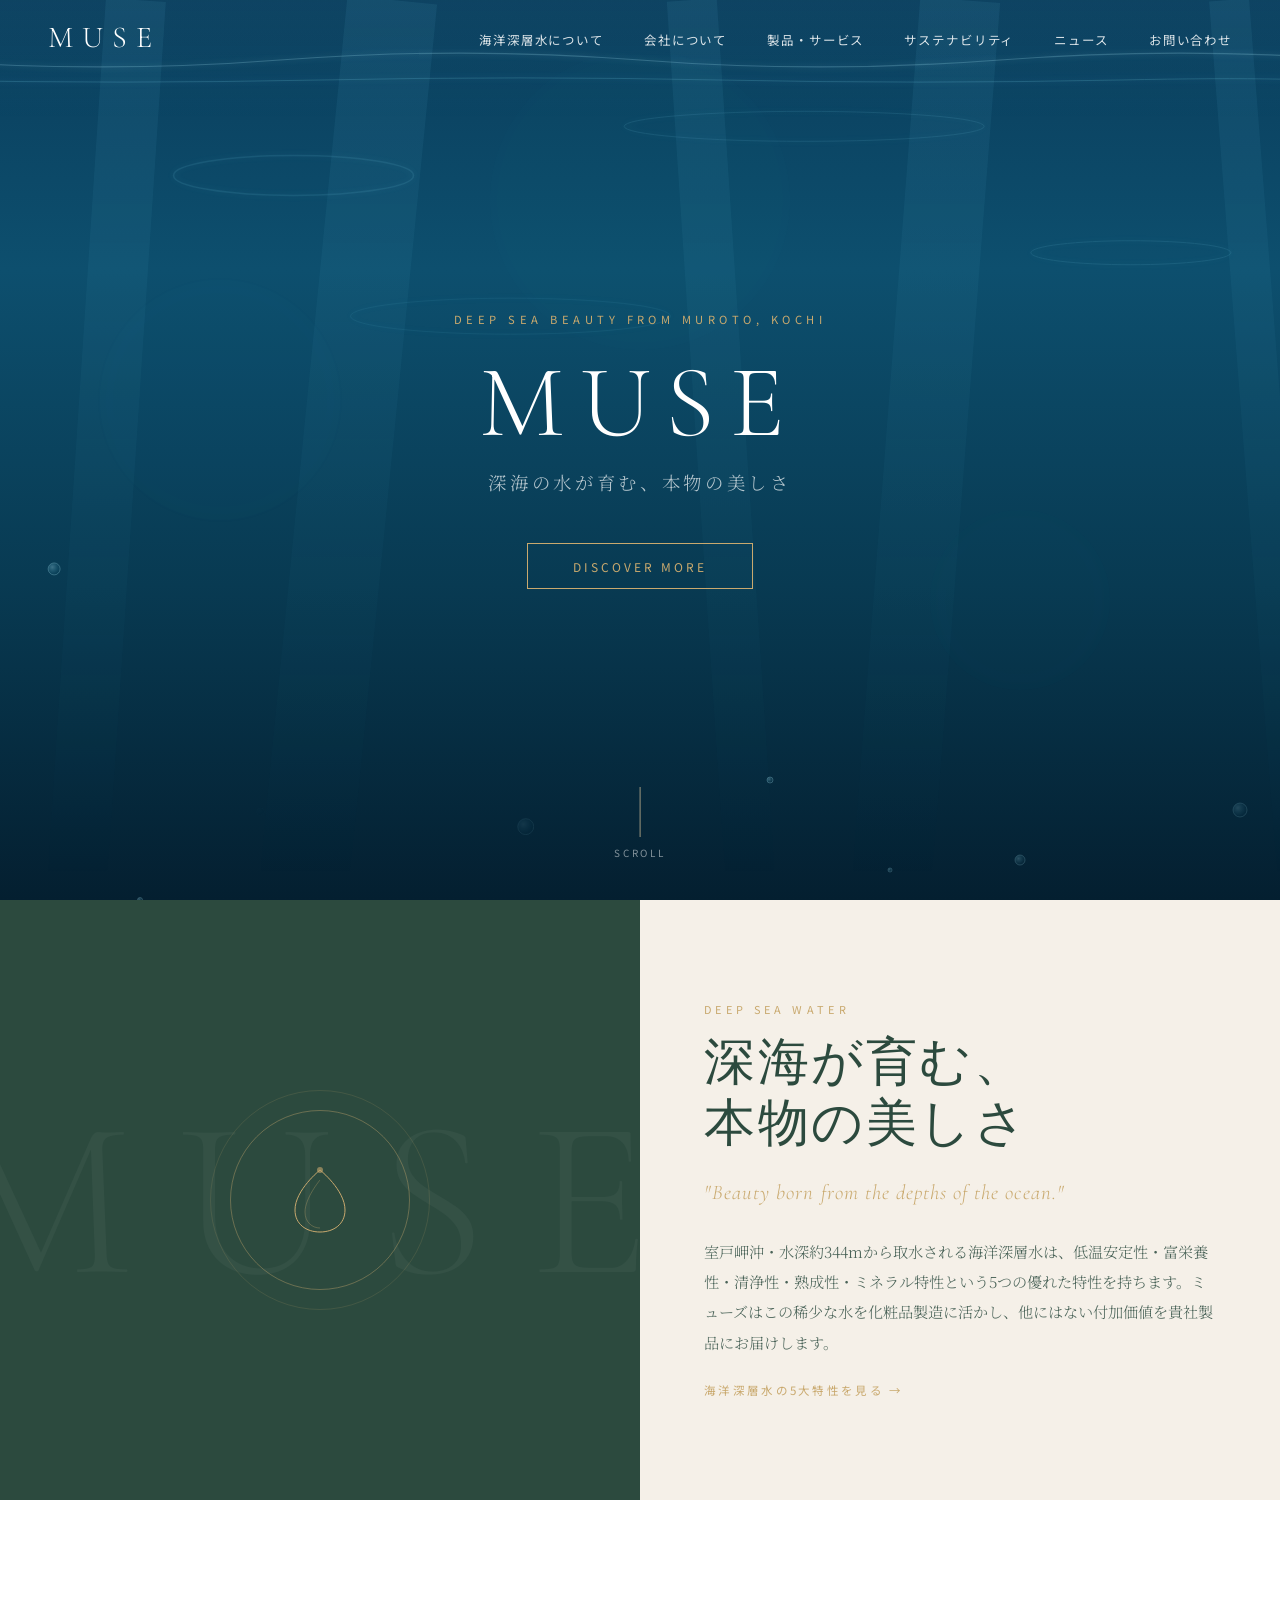
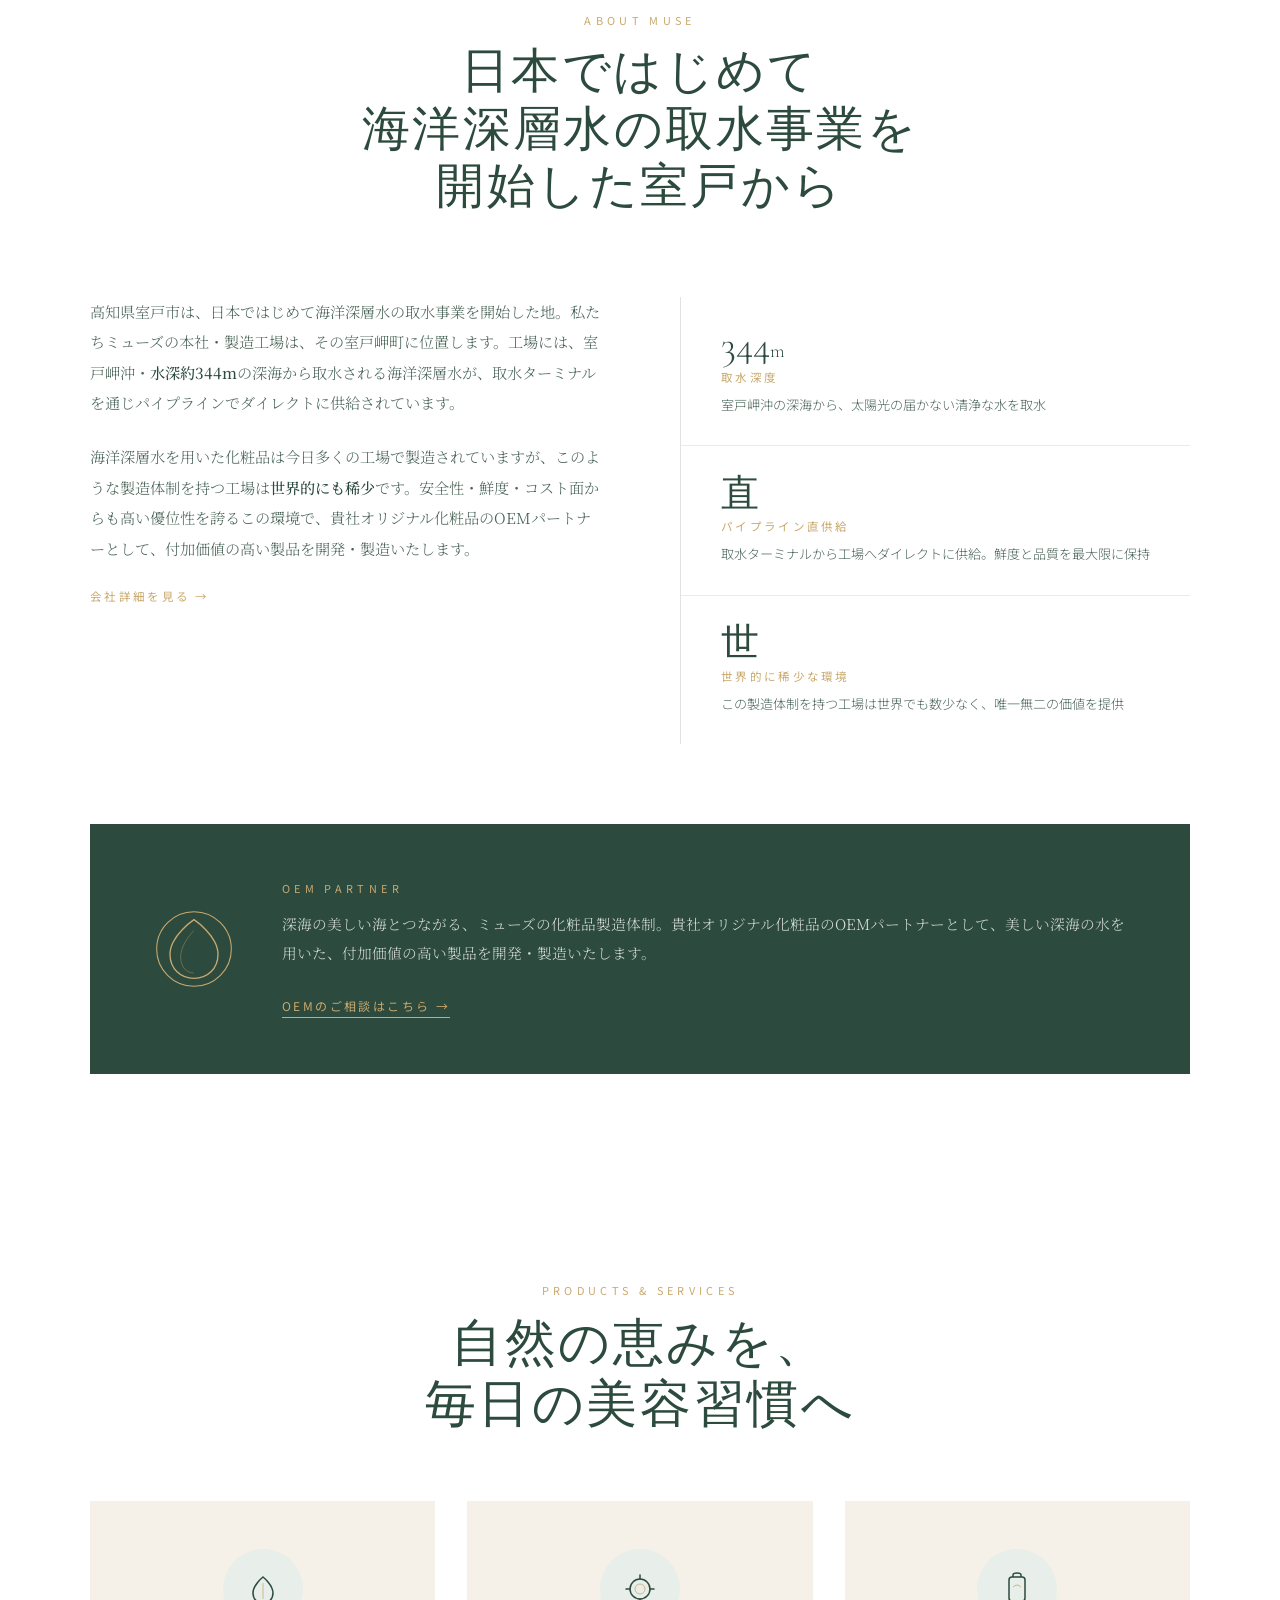
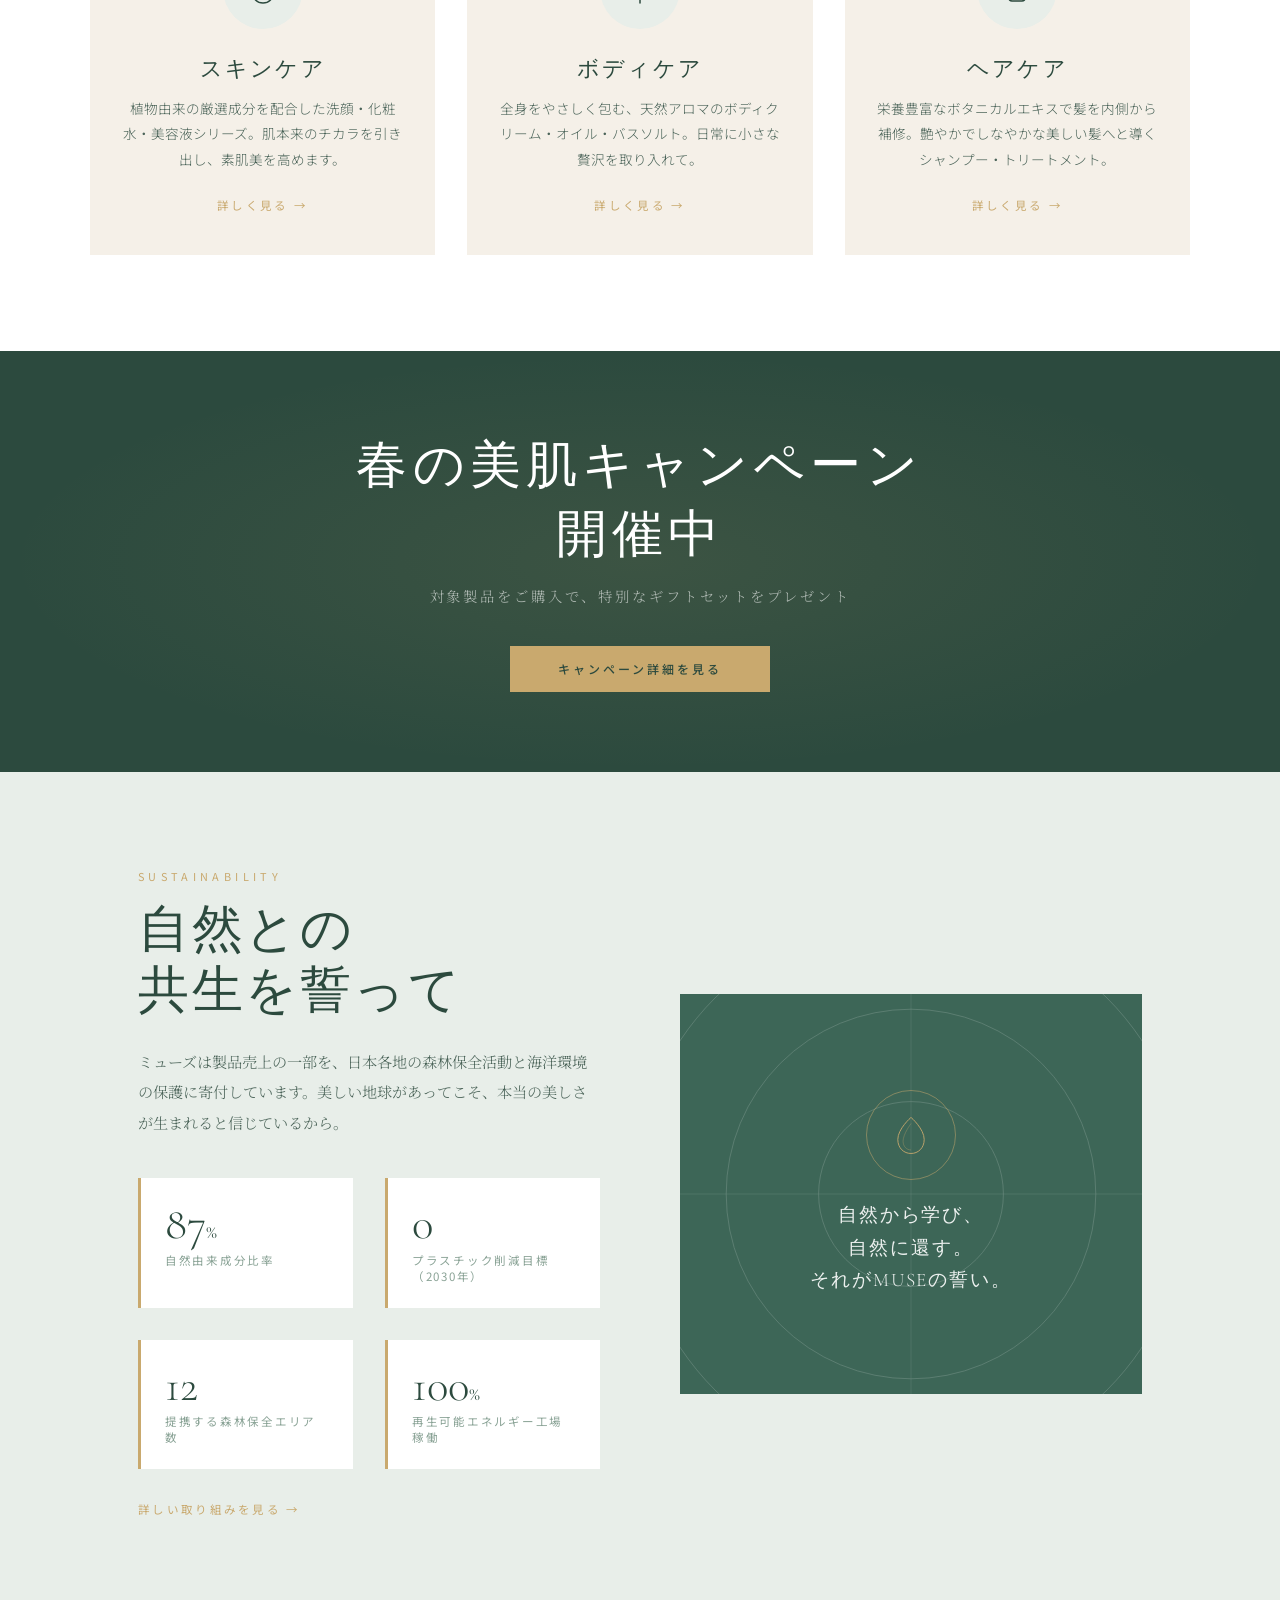
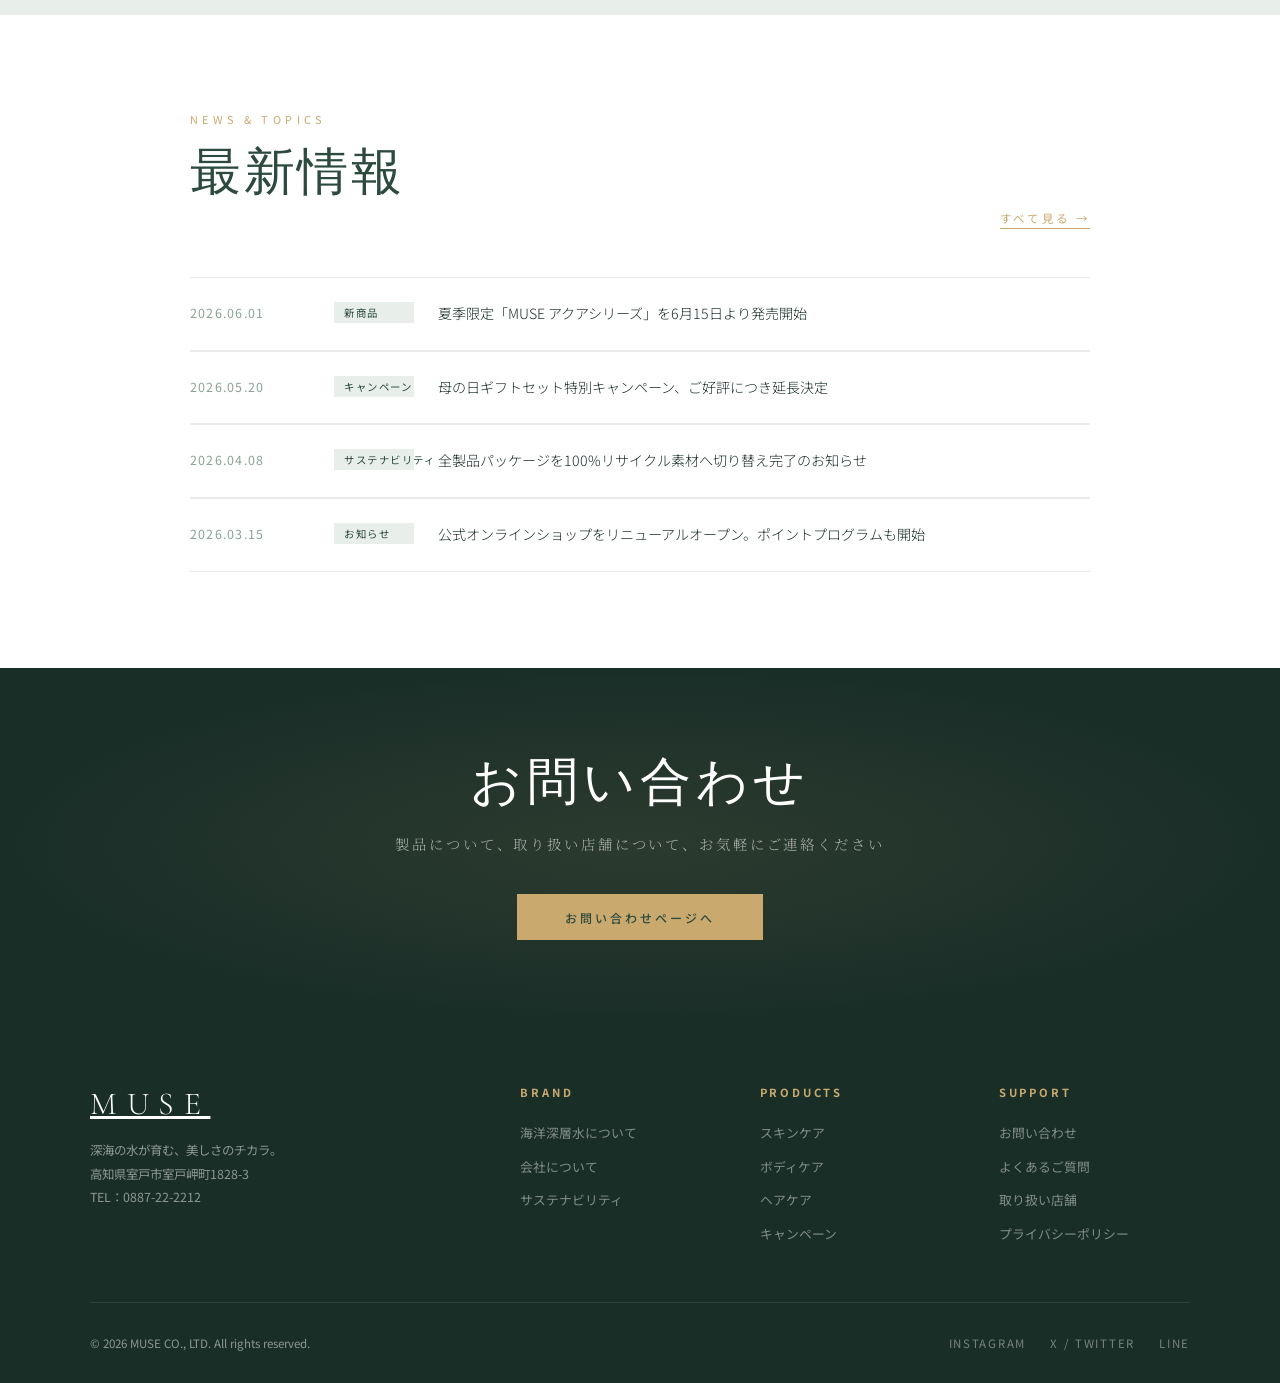
==== commit 94813704: "Add files via upload" ====
--- a/index.html
+++ b/index.html
@@ -4,279 +4,250 @@
   <meta charset="UTF-8">
   <meta name="viewport" content="width=device-width, initial-scale=1.0">
   <meta name="description" content="ミューズ | 高知県室戸岬発。海洋深層水を用いた化粧品OEM製造のパートナー。水深344mの深海から直接取水される希少な製造環境で、付加価値の高い製品を開発・製造します。">
-  <meta property="og:title" content="ミューズ | 海洋深層水化粧品 OEM製造">
-  <meta property="og:description" content="高知県室戸岬発。水深344mの深海から直接取水される海洋深層水を用いた、付加価値の高い化粧品OEM製造。">
-  <meta property="og:type" content="website">
   <title>ミューズ | 海洋深層水化粧品 OEM製造｜高知県室戸</title>
-
-  <!-- Google Fonts -->
   <link rel="preconnect" href="https://fonts.googleapis.com">
   <link rel="preconnect" href="https://fonts.gstatic.com" crossorigin>
   <link href="https://fonts.googleapis.com/css2?family=Cormorant+Garamond:ital,wght@0,300;0,400;1,300&family=Noto+Sans+JP:wght@300;400;500&family=Noto+Serif+JP:wght@300;400&display=swap" rel="stylesheet">
-
-  <!-- Stylesheet -->
   <link rel="stylesheet" href="style.css">
 </head>
 <body>
 
-  <!-- ========== NAV ========== -->
   <nav id="main-nav" aria-label="メインナビゲーション">
-    <a href="#" class="nav-logo">MUSE</a>
+    <a href="index.html" class="nav-logo">MUSE</a>
     <ul class="nav-links">
-      <li><a href="#concept">海洋深層水について</a></li>
-      <li><a href="#about">会社について</a></li>
-      <li><a href="#products">製品・サービス</a></li>
-      <li><a href="#sustain">サステナビリティ</a></li>
-      <li><a href="#news">ニュース</a></li>
-      <li><a href="#contact">お問い合わせ</a></li>
+      <li><a href="deep-sea-water.html">海洋深層水について</a></li>
+      <li><a href="about.html">会社について</a></li>
+      <li><a href="products.html">製品・サービス</a></li>
+      <li><a href="sustainability.html">サステナビリティ</a></li>
+      <li><a href="news.html">ニュース</a></li>
+      <li><a href="contact.html">お問い合わせ</a></li>
     </ul>
     <button class="nav-hamburger" aria-label="メニューを開く" aria-expanded="false" aria-controls="mobile-menu">
-      <span></span>
-      <span></span>
-      <span></span>
+      <span></span><span></span><span></span>
     </button>
   </nav>
 
-  <!-- モバイルメニュー -->
   <nav id="mobile-menu" class="nav-mobile-menu" aria-label="モバイルナビゲーション">
-    <a href="#concept">海洋深層水について</a>
-    <a href="#about">会社について</a>
-    <a href="#products">製品・サービス</a>
-    <a href="#sustain">サステナビリティ</a>
-    <a href="#news">ニュース</a>
-    <a href="#contact">お問い合わせ</a>
+    <a href="deep-sea-water.html">海洋深層水について</a>
+    <a href="about.html">会社について</a>
+    <a href="products.html">製品・サービス</a>
+    <a href="sustainability.html">サステナビリティ</a>
+    <a href="news.html">ニュース</a>
+    <a href="contact.html">お問い合わせ</a>
   </nav>
 
-  <!-- ========== HERO ========== -->
+  <!-- HERO -->
   <section class="hero" aria-label="ヒーロー">
-    <div class="hero-bg"></div>
-    <div class="ripple-container" aria-hidden="true">
-      <div class="ripple"></div>
-      <div class="ripple"></div>
-      <div class="ripple"></div>
-      <div class="ripple"></div>
-      <div class="ripple"></div>
-    </div>
-    <div class="hero-overlay" aria-hidden="true"></div>
+
+    <!-- 深海水中SVGアニメーション背景 -->
+    <div class="hero-ocean" aria-hidden="true">
+      <svg class="hero-ocean-svg" viewBox="0 0 1440 900" preserveAspectRatio="xMidYMid slice" xmlns="http://www.w3.org/2000/svg">
+        <defs>
+          <!-- 深海グラデーション：表層の青緑→深海の濃紺 -->
+          <linearGradient id="oceanDepth" x1="0" y1="0" x2="0" y2="1">
+            <stop offset="0%"   stop-color="#0a3d5c"/>
+            <stop offset="30%"  stop-color="#0d4f6e"/>
+            <stop offset="65%"  stop-color="#083a52"/>
+            <stop offset="100%" stop-color="#041f30"/>
+          </linearGradient>
+          <!-- 光条グラデーション -->
+          <linearGradient id="rayGrad" x1="0" y1="0" x2="0" y2="1">
+            <stop offset="0%"  stop-color="#5bbfdf" stop-opacity="0.18"/>
+            <stop offset="100%" stop-color="#5bbfdf" stop-opacity="0"/>
+          </linearGradient>
+          <!-- 泡グラデーション -->
+          <radialGradient id="bubbleGrad" cx="35%" cy="35%" r="60%">
+            <stop offset="0%"   stop-color="#a8dff0" stop-opacity="0.6"/>
+            <stop offset="100%" stop-color="#4ab0cc" stop-opacity="0.1"/>
+          </radialGradient>
+          <!-- 水面グロー -->
+          <filter id="glow">
+            <feGaussianBlur stdDeviation="3" result="blur"/>
+            <feMerge><feMergeNode in="blur"/><feMergeNode in="SourceGraphic"/></feMerge>
+          </filter>
+          <filter id="softglow">
+            <feGaussianBlur stdDeviation="8" result="blur"/>
+            <feMerge><feMergeNode in="blur"/><feMergeNode in="SourceGraphic"/></feMerge>
+          </filter>
+        </defs>
+
+        <!-- ベース背景 -->
+        <rect width="1440" height="900" fill="url(#oceanDepth)"/>
+
+        <!-- ── 光の筋（コースティクス）── -->
+        <g opacity="0.5">
+          <path d="M200 0 L140 900" stroke="url(#rayGrad)" stroke-width="60" fill="none">
+            <animateTransform attributeName="transform" type="translate" values="0,0;30,0;0,0" dur="8s" repeatCount="indefinite"/>
+          </path>
+          <path d="M480 0 L390 900" stroke="url(#rayGrad)" stroke-width="90" fill="none">
+            <animateTransform attributeName="transform" type="translate" values="0,0;-20,0;0,0" dur="11s" repeatCount="indefinite"/>
+          </path>
+          <path d="M760 0 L820 900" stroke="url(#rayGrad)" stroke-width="50" fill="none">
+            <animateTransform attributeName="transform" type="translate" values="0,0;25,0;0,0" dur="9s" repeatCount="indefinite"/>
+          </path>
+          <path d="M1050 0 L980 900" stroke="url(#rayGrad)" stroke-width="80" fill="none">
+            <animateTransform attributeName="transform" type="translate" values="0,0;-30,0;0,0" dur="13s" repeatCount="indefinite"/>
+          </path>
+          <path d="M1300 0 L1370 900" stroke="url(#rayGrad)" stroke-width="40" fill="none">
+            <animateTransform attributeName="transform" type="translate" values="0,0;15,0;0,0" dur="7s" repeatCount="indefinite"/>
+          </path>
+        </g>
+
+        <!-- ── コースティクスの揺らぎ模様 ── -->
+        <g opacity="0.12" filter="url(#glow)">
+          <ellipse cx="360" cy="180" rx="120" ry="20" fill="none" stroke="#7dd8f0" stroke-width="1.5">
+            <animateTransform attributeName="transform" type="translate" values="0,0;15,-5;-10,3;0,0" dur="6s" repeatCount="indefinite"/>
+          </ellipse>
+          <ellipse cx="900" cy="120" rx="180" ry="15" fill="none" stroke="#7dd8f0" stroke-width="1">
+            <animateTransform attributeName="transform" type="translate" values="0,0;-20,8;10,-4;0,0" dur="8s" repeatCount="indefinite"/>
+          </ellipse>
+          <ellipse cx="1200" cy="250" rx="100" ry="12" fill="none" stroke="#7dd8f0" stroke-width="1">
+            <animateTransform attributeName="transform" type="translate" values="0,0;12,3;-8,-5;0,0" dur="7s" repeatCount="indefinite"/>
+          </ellipse>
+          <ellipse cx="600" cy="320" rx="160" ry="18" fill="none" stroke="#5bbfdf" stroke-width="0.8">
+            <animateTransform attributeName="transform" type="translate" values="0,0;-15,-6;20,4;0,0" dur="10s" repeatCount="indefinite"/>
+          </ellipse>
+        </g>
+
+        <!-- ── 水面の波紋 (上部) ── -->
+        <g opacity="0.25" filter="url(#glow)">
+          <path d="M0 60 Q180 40 360 60 Q540 80 720 60 Q900 40 1080 60 Q1260 80 1440 60" fill="none" stroke="#a8e6f5" stroke-width="1.2">
+            <animate attributeName="d" values="M0 60 Q180 40 360 60 Q540 80 720 60 Q900 40 1080 60 Q1260 80 1440 60;M0 60 Q180 80 360 60 Q540 40 720 60 Q900 80 1080 60 Q1260 40 1440 60;M0 60 Q180 40 360 60 Q540 80 720 60 Q900 40 1080 60 Q1260 80 1440 60" dur="5s" repeatCount="indefinite"/>
+          </path>
+          <path d="M0 80 Q200 60 400 80 Q600 100 800 80 Q1000 60 1200 80 Q1400 100 1440 85" fill="none" stroke="#7dd8f0" stroke-width="0.8">
+            <animate attributeName="d" values="M0 80 Q200 60 400 80 Q600 100 800 80 Q1000 60 1200 80 Q1400 100 1440 85;M0 80 Q200 100 400 80 Q600 60 800 80 Q1000 100 1200 80 Q1400 60 1440 85;M0 80 Q200 60 400 80 Q600 100 800 80 Q1000 60 1200 80 Q1400 100 1440 85" dur="7s" repeatCount="indefinite"/>
+          </path>
+        </g>
+
+        <!-- ── 泡 ── -->
+        <g fill="url(#bubbleGrad)" stroke="#a8e6f5" stroke-width="0.5">
+          <!-- 泡1 -->
+          <circle cx="120" cy="750" r="6" opacity="0.5">
+            <animate attributeName="cy" values="750;-20" dur="9s" repeatCount="indefinite"/>
+            <animate attributeName="cx" values="120;135;118;130;120" dur="9s" repeatCount="indefinite"/>
+            <animate attributeName="opacity" values="0;0.6;0.5;0.3;0" dur="9s" repeatCount="indefinite"/>
+          </circle>
+          <!-- 泡2 -->
+          <circle cx="340" cy="820" r="4" opacity="0.4">
+            <animate attributeName="cy" values="820;-20" dur="12s" begin="2s" repeatCount="indefinite"/>
+            <animate attributeName="cx" values="340;352;335;348;340" dur="12s" begin="2s" repeatCount="indefinite"/>
+            <animate attributeName="opacity" values="0;0.5;0.4;0.2;0" dur="12s" begin="2s" repeatCount="indefinite"/>
+          </circle>
+          <!-- 泡3 -->
+          <circle cx="600" cy="900" r="8" opacity="0.35">
+            <animate attributeName="cy" values="900;-20" dur="14s" begin="1s" repeatCount="indefinite"/>
+            <animate attributeName="cx" values="600;618;595;610;600" dur="14s" begin="1s" repeatCount="indefinite"/>
+            <animate attributeName="opacity" values="0;0.5;0.35;0.15;0" dur="14s" begin="1s" repeatCount="indefinite"/>
+          </circle>
+          <!-- 泡4 -->
+          <circle cx="850" cy="780" r="3" opacity="0.55">
+            <animate attributeName="cy" values="780;-20" dur="10s" begin="4s" repeatCount="indefinite"/>
+            <animate attributeName="cx" values="850;860;843;855;850" dur="10s" begin="4s" repeatCount="indefinite"/>
+            <animate attributeName="opacity" values="0;0.6;0.55;0.25;0" dur="10s" begin="4s" repeatCount="indefinite"/>
+          </circle>
+          <!-- 泡5 -->
+          <circle cx="1100" cy="860" r="5" opacity="0.4">
+            <animate attributeName="cy" values="860;-20" dur="11s" begin="3s" repeatCount="indefinite"/>
+            <animate attributeName="cx" values="1100;1112;1095;1108;1100" dur="11s" begin="3s" repeatCount="indefinite"/>
+            <animate attributeName="opacity" values="0;0.5;0.4;0.2;0" dur="11s" begin="3s" repeatCount="indefinite"/>
+          </circle>
+          <!-- 泡6 -->
+          <circle cx="1320" cy="810" r="7" opacity="0.3">
+            <animate attributeName="cy" values="810;-20" dur="13s" begin="6s" repeatCount="indefinite"/>
+            <animate attributeName="cx" values="1320;1335;1315;1328;1320" dur="13s" begin="6s" repeatCount="indefinite"/>
+            <animate attributeName="opacity" values="0;0.4;0.3;0.1;0" dur="13s" begin="6s" repeatCount="indefinite"/>
+          </circle>
+          <!-- 小さな泡群 -->
+          <circle cx="220" cy="900" r="2.5" opacity="0.5">
+            <animate attributeName="cy" values="900;-20" dur="8s" begin="5s" repeatCount="indefinite"/>
+            <animate attributeName="opacity" values="0;0.6;0.5;0;0" dur="8s" begin="5s" repeatCount="indefinite"/>
+          </circle>
+          <circle cx="970" cy="870" r="2" opacity="0.45">
+            <animate attributeName="cy" values="870;-20" dur="7s" begin="2.5s" repeatCount="indefinite"/>
+            <animate attributeName="opacity" values="0;0.55;0.45;0;0" dur="7s" begin="2.5s" repeatCount="indefinite"/>
+          </circle>
+        </g>
+
+        <!-- ── 深海の光の玉 (ボケ) ── -->
+        <g filter="url(#softglow)" opacity="0.08">
+          <circle cx="300" cy="400" r="120" fill="#5bbfdf">
+            <animate attributeName="opacity" values="0.08;0.15;0.08" dur="6s" repeatCount="indefinite"/>
+          </circle>
+          <circle cx="1100" cy="600" r="90" fill="#4ab0cc">
+            <animate attributeName="opacity" values="0.08;0.13;0.08" dur="9s" repeatCount="indefinite"/>
+          </circle>
+          <circle cx="720" cy="200" r="150" fill="#7dd8f0">
+            <animate attributeName="opacity" values="0.06;0.12;0.06" dur="7s" repeatCount="indefinite"/>
+          </circle>
+        </g>
+
+        <!-- ── 水深インジケーター（右端・薄く） ── -->
+        <g opacity="0.12">
+          <line x1="1400" y1="100" x2="1400" y2="800" stroke="#a8e6f5" stroke-width="0.5"/>
+          <text x="1408" y="104" fill="#a8e6f5" font-size="9" letter-spacing="1" font-family="Georgia,serif">0m</text>
+          <line x1="1396" y1="300" x2="1404" y2="300" stroke="#a8e6f5" stroke-width="0.5"/>
+          <text x="1408" y="304" fill="#a8e6f5" font-size="9" font-family="Georgia,serif">100m</text>
+          <line x1="1396" y1="550" x2="1404" y2="550" stroke="#a8e6f5" stroke-width="0.5"/>
+          <text x="1408" y="554" fill="#a8e6f5" font-size="9" font-family="Georgia,serif">200m</text>
+          <line x1="1396" y1="750" x2="1404" y2="750" stroke="#a8e6f5" stroke-width="0.5"/>
+          <text x="1408" y="754" fill="#a8e6f5" font-size="9" font-family="Georgia,serif">300m</text>
+          <!-- 取水点マーカー -->
+          <circle cx="1400" cy="820" r="4" fill="none" stroke="#C9A96E" stroke-width="1"/>
+          <circle cx="1400" cy="820" r="1.5" fill="#C9A96E" opacity="0.8"/>
+          <text x="1410" y="824" fill="#C9A96E" font-size="9" font-family="Georgia,serif" letter-spacing="0.5">344m</text>
+        </g>
+
+        <!-- ── 上部：表層の光の揺らぎ（ブライトオーバーレイ） ── -->
+        <rect width="1440" height="120" fill="url(#rayGrad)" opacity="0.3"/>
+      </svg>
+    </div>
+
     <div class="hero-content">
       <p class="hero-eyebrow">DEEP SEA BEAUTY FROM MUROTO, KOCHI</p>
       <h1 class="hero-title">MUSE</h1>
       <p class="hero-subtitle">深海の水が育む、本物の美しさ</p>
-      <a href="#about" class="hero-cta">DISCOVER MORE</a>
+      <a href="about.html" class="hero-cta">DISCOVER MORE</a>
     </div>
     <div class="hero-scroll" aria-hidden="true">
-      <div class="scroll-line"></div>
-      <span>SCROLL</span>
-    </div>
-  </section>
-
-  <!-- ========== DEEP SEA WATER ========== -->
-  <section class="dsw" id="concept">
-
-    <!-- イントロ -->
-    <div class="dsw-intro">
-      <div class="dsw-intro-text">
-        <p class="section-eyebrow reveal">DEEP SEA WATER</p>
-        <h2 class="section-title reveal reveal-delay-1">海洋深層水の<br>5大特性</h2>
-        <p class="section-body reveal reveal-delay-2">
-          室戸岬沖・水深約344mから取水される海洋深層水は、
-          表層の海水とはまったく異なる5つの優れた特性を持ちます。
-          ミューズはこの稀少な水を化粧品製造に活かし、
-          他にはない付加価値を貴社製品にお届けします。
-        </p>
-      </div>
-      <div class="dsw-intro-visual reveal reveal-delay-1" aria-hidden="true">
-        <svg viewBox="0 0 260 320" fill="none" xmlns="http://www.w3.org/2000/svg">
-          <!-- 深海断面イメージ -->
-          <defs>
-            <linearGradient id="seaGrad" x1="0" y1="0" x2="0" y2="1">
-              <stop offset="0%" stop-color="#3D6657" stop-opacity="0.6"/>
-              <stop offset="100%" stop-color="#1e3d32" stop-opacity="0.9"/>
-            </linearGradient>
-          </defs>
-          <rect x="0" y="0" width="260" height="320" fill="url(#seaGrad)" rx="2"/>
-          <!-- 水面ライン -->
-          <path d="M0 40 Q65 30 130 40 Q195 50 260 40" stroke="#C9A96E" stroke-width="0.8" fill="none" opacity="0.6"/>
-          <text x="10" y="30" fill="rgba(201,169,110,0.7)" font-size="8" letter-spacing="2">SURFACE</text>
-          <!-- 水深ライン群 -->
-          <line x1="0" y1="100" x2="260" y2="100" stroke="rgba(255,255,255,0.1)" stroke-width="0.5" stroke-dasharray="4 4"/>
-          <line x1="0" y1="160" x2="260" y2="160" stroke="rgba(255,255,255,0.1)" stroke-width="0.5" stroke-dasharray="4 4"/>
-          <line x1="0" y1="220" x2="260" y2="220" stroke="rgba(255,255,255,0.1)" stroke-width="0.5" stroke-dasharray="4 4"/>
-          <text x="10" y="98"  fill="rgba(255,255,255,0.25)" font-size="7">100m</text>
-          <text x="10" y="158" fill="rgba(255,255,255,0.25)" font-size="7">200m</text>
-          <text x="10" y="218" fill="rgba(255,255,255,0.25)" font-size="7">300m</text>
-          <!-- 取水点 -->
-          <circle cx="200" cy="280" r="6" fill="none" stroke="#C9A96E" stroke-width="1.2"/>
-          <circle cx="200" cy="280" r="2.5" fill="#C9A96E" opacity="0.8"/>
-          <line x1="200" y1="274" x2="200" y2="40" stroke="#C9A96E" stroke-width="0.6" stroke-dasharray="3 4" opacity="0.5"/>
-          <text x="210" y="283" fill="#C9A96E" font-size="9" letter-spacing="1">344m</text>
-          <!-- 水温ライン -->
-          <path d="M30 40 C50 80 40 140 45 280" stroke="rgba(255,255,255,0.2)" stroke-width="1" fill="none"/>
-          <text x="34" y="170" fill="rgba(255,255,255,0.3)" font-size="7">9.5℃</text>
+      <div class="scroll-line"></div><span>SCROLL</span>
+    </div>
+  </section>
+
+  <!-- 海洋深層水 ダイジェスト -->
+  <div class="concept" id="concept">
+    <div class="concept-visual reveal">
+      <div class="concept-icon">
+        <svg viewBox="0 0 80 80" fill="none" aria-hidden="true">
+          <path d="M40 10C40 10 15 30 15 50C15 64 26 72 40 72C54 72 65 64 65 50C65 30 40 10 40 10Z" stroke="#C9A96E" stroke-width="1" fill="none"/>
+          <path d="M40 20C40 20 25 38 25 52C25 62 32 68 40 68" stroke="rgba(201,169,110,0.4)" stroke-width="0.8" fill="none"/>
+          <circle cx="40" cy="10" r="3" fill="#C9A96E" opacity="0.6"/>
         </svg>
       </div>
     </div>
-
-    <!-- 5大特性カード -->
-    <div class="dsw-cards">
-
-      <div class="dsw-card reveal">
-        <div class="dsw-card-head">
-          <div class="dsw-num">01</div>
-          <div class="dsw-card-icon" aria-hidden="true">
-            <svg viewBox="0 0 44 44" fill="none" xmlns="http://www.w3.org/2000/svg">
-              <circle cx="22" cy="22" r="20" stroke="#C9A96E" stroke-width="0.8" opacity="0.4"/>
-              <!-- 温度計 -->
-              <rect x="19" y="6" width="6" height="22" rx="3" stroke="#C9A96E" stroke-width="1.2" fill="none"/>
-              <circle cx="22" cy="32" r="5" stroke="#C9A96E" stroke-width="1.2" fill="none"/>
-              <line x1="22" y1="20" x2="22" y2="28" stroke="#C9A96E" stroke-width="1.5" stroke-linecap="round"/>
-              <!-- 矢印（低温） -->
-              <path d="M10 14 L14 14 M10 14 L12 12 M10 14 L12 16" stroke="rgba(201,169,110,0.5)" stroke-width="0.8" stroke-linecap="round"/>
-            </svg>
-          </div>
-        </div>
-        <h3 class="dsw-card-title">低温安定性</h3>
-        <p class="dsw-card-body">
-          取水口付近の水温は年間を通して約<strong>9.5℃</strong>、汲み上げた段階では11〜12℃です。
-          年間16〜26℃の室戸岬沖沿岸の表層水と比較し、かなり低い温度で安定しています。
-        </p>
-        <div class="dsw-card-data">
-          <span class="dsw-data-val">9.5℃</span>
-          <span class="dsw-data-lbl">年間安定水温</span>
-        </div>
-      </div>
-
-      <div class="dsw-card reveal reveal-delay-1">
-        <div class="dsw-card-head">
-          <div class="dsw-num">02</div>
-          <div class="dsw-card-icon" aria-hidden="true">
-            <svg viewBox="0 0 44 44" fill="none" xmlns="http://www.w3.org/2000/svg">
-              <circle cx="22" cy="22" r="20" stroke="#C9A96E" stroke-width="0.8" opacity="0.4"/>
-              <!-- 葉・栄養 -->
-              <path d="M22 8 C22 8 10 18 10 28 C10 35 15 39 22 39 C29 39 34 35 34 28 C34 18 22 8 22 8Z" stroke="#C9A96E" stroke-width="1.2" fill="none"/>
-              <path d="M22 14 C22 14 16 22 16 29 C16 33 19 36 22 36" stroke="rgba(201,169,110,0.4)" stroke-width="0.8" fill="none"/>
-              <circle cx="22" cy="8" r="2" fill="#C9A96E" opacity="0.7"/>
-            </svg>
-          </div>
-        </div>
-        <h3 class="dsw-card-title">富栄養性</h3>
-        <p class="dsw-card-body">
-          植物の成長に必要な窒素やリン、ケイ酸などの無機栄養塩に富んでいます。
-          室戸岬沿岸の表層水と比較し、<strong>10〜30倍</strong>の濃度があります。
-        </p>
-        <div class="dsw-card-data">
-          <span class="dsw-data-val">10–30<small>倍</small></span>
-          <span class="dsw-data-lbl">表層水比・無機栄養塩濃度</span>
-        </div>
-      </div>
-
-      <div class="dsw-card reveal reveal-delay-2">
-        <div class="dsw-card-head">
-          <div class="dsw-num">03</div>
-          <div class="dsw-card-icon" aria-hidden="true">
-            <svg viewBox="0 0 44 44" fill="none" xmlns="http://www.w3.org/2000/svg">
-              <circle cx="22" cy="22" r="20" stroke="#C9A96E" stroke-width="0.8" opacity="0.4"/>
-              <!-- 水滴・清浄 -->
-              <path d="M22 8 C22 8 12 18 12 26 C12 32 16 36 22 36 C28 36 32 32 32 26 C32 18 22 8 22 8Z" stroke="#C9A96E" stroke-width="1.2" fill="none"/>
-              <!-- チェック -->
-              <path d="M17 24 L20 27 L27 20" stroke="#C9A96E" stroke-width="1.2" stroke-linecap="round" stroke-linejoin="round"/>
-            </svg>
-          </div>
-        </div>
-        <h3 class="dsw-card-title">清浄性</h3>
-        <p class="dsw-card-body">
-          陸水由来の大腸菌や一般細菌に汚染されておらず、海洋性細菌数も表層の海水に比べて非常に少ない。
-          陸水や大気からの化学物質による汚染に晒される機会も少ない美しい水です。
-        </p>
-        <div class="dsw-card-data">
-          <span class="dsw-data-val">極少</span>
-          <span class="dsw-data-lbl">海洋性細菌数（表層比）</span>
-        </div>
-      </div>
-
-      <div class="dsw-card reveal">
-        <div class="dsw-card-head">
-          <div class="dsw-num">04</div>
-          <div class="dsw-card-icon" aria-hidden="true">
-            <svg viewBox="0 0 44 44" fill="none" xmlns="http://www.w3.org/2000/svg">
-              <circle cx="22" cy="22" r="20" stroke="#C9A96E" stroke-width="0.8" opacity="0.4"/>
-              <!-- 時計・熟成 -->
-              <circle cx="22" cy="22" r="12" stroke="#C9A96E" stroke-width="1.2" fill="none"/>
-              <line x1="22" y1="22" x2="22" y2="13" stroke="#C9A96E" stroke-width="1.2" stroke-linecap="round"/>
-              <line x1="22" y1="22" x2="27" y2="26" stroke="#C9A96E" stroke-width="1" stroke-linecap="round"/>
-              <circle cx="22" cy="22" r="1.5" fill="#C9A96E"/>
-            </svg>
-          </div>
-        </div>
-        <h3 class="dsw-card-title">熟成性</h3>
-        <p class="dsw-card-body">
-          水圧<strong>30気圧</strong>下で長い年月をかけて形成された海水ですので、性質が安定しています。
-          時間をかけて熟成された水ならではの、安定した品質が特長です。
-        </p>
-        <div class="dsw-card-data">
-          <span class="dsw-data-val">30<small>気圧</small></span>
-          <span class="dsw-data-lbl">形成時の水圧</span>
-        </div>
-      </div>
-
-      <div class="dsw-card reveal reveal-delay-1">
-        <div class="dsw-card-head">
-          <div class="dsw-num">05</div>
-          <div class="dsw-card-icon" aria-hidden="true">
-            <svg viewBox="0 0 44 44" fill="none" xmlns="http://www.w3.org/2000/svg">
-              <circle cx="22" cy="22" r="20" stroke="#C9A96E" stroke-width="0.8" opacity="0.4"/>
-              <!-- 六角形・ミネラル -->
-              <path d="M22 10 L30 15 L30 25 L22 30 L14 25 L14 15 Z" stroke="#C9A96E" stroke-width="1.2" fill="none"/>
-              <circle cx="22" cy="20" r="2" fill="#C9A96E" opacity="0.6"/>
-              <line x1="22" y1="10" x2="22" y2="20" stroke="rgba(201,169,110,0.4)" stroke-width="0.7"/>
-              <line x1="30" y1="15" x2="22" y2="20" stroke="rgba(201,169,110,0.4)" stroke-width="0.7"/>
-              <line x1="30" y1="25" x2="22" y2="20" stroke="rgba(201,169,110,0.4)" stroke-width="0.7"/>
-              <line x1="14" y1="25" x2="22" y2="20" stroke="rgba(201,169,110,0.4)" stroke-width="0.7"/>
-              <line x1="14" y1="15" x2="22" y2="20" stroke="rgba(201,169,110,0.4)" stroke-width="0.7"/>
-            </svg>
-          </div>
-        </div>
-        <h3 class="dsw-card-title">ミネラル特性</h3>
-        <p class="dsw-card-body">
-          海水には必須微量元素や様々なミネラルがバランスよく含まれ、
-          海洋深層水特有の溶存状態にある元素も明らかにされつつあります。
-        </p>
-        <div class="dsw-card-data">
-          <span class="dsw-data-val">豊富</span>
-          <span class="dsw-data-lbl">必須微量元素・ミネラル</span>
-        </div>
-      </div>
-
-    </div><!-- /dsw-cards -->
-
-  </section>
-
-  <!-- ========== ABOUT ========== -->
+    <div class="concept-text">
+      <p class="section-eyebrow reveal">DEEP SEA WATER</p>
+      <h2 class="section-title reveal reveal-delay-1">深海が育む、<br>本物の美しさ</h2>
+      <p class="concept-tagline reveal reveal-delay-2">"Beauty born from the depths of the ocean."</p>
+      <p class="section-body reveal reveal-delay-3">
+        室戸岬沖・水深約344mから取水される海洋深層水は、低温安定性・富栄養性・清浄性・熟成性・ミネラル特性という5つの優れた特性を持ちます。ミューズはこの稀少な水を化粧品製造に活かし、他にはない付加価値を貴社製品にお届けします。
+      </p>
+      <a href="deep-sea-water.html" class="product-link" style="margin-top:1.5rem;">海洋深層水の5大特性を見る →</a>
+    </div>
+  </div>
+
+  <!-- 会社について ダイジェスト -->
   <section class="about" id="about">
     <div class="about-inner">
-
       <div class="about-lead reveal">
         <p class="section-eyebrow">ABOUT MUSE</p>
         <h2 class="section-title">日本ではじめて<br>海洋深層水の取水事業を<br>開始した室戸から</h2>
       </div>
-
       <div class="about-body">
         <div class="about-text reveal reveal-delay-1">
-          <p class="section-body">
-            高知県室戸市は、日本ではじめて海洋深層水の取水事業を開始した地。
-            私たちミューズの本社・製造工場は、その室戸岬町に位置します。
-            工場には、室戸岬沖・<strong>水深約344m</strong>の深海から取水される海洋深層水が、
-            取水ターミナルを通じパイプラインでダイレクトに供給されています。
-          </p>
-          <p class="section-body" style="margin-top:1.5rem;">
-            海洋深層水を用いた化粧品は今日多くの工場で製造されていますが、
-            このような製造体制を持つ工場は<strong>世界的にも稀少</strong>です。
-            安全性・鮮度・コスト面からも高い優位性を誇るこの環境で、
-            貴社オリジナル化粧品のOEMパートナーとして、
-            付加価値の高い製品を開発・製造いたします。
-          </p>
-        </div>
-
+          <p class="section-body">高知県室戸市は、日本ではじめて海洋深層水の取水事業を開始した地。私たちミューズの本社・製造工場は、その室戸岬町に位置します。工場には、室戸岬沖・<strong>水深約344m</strong>の深海から取水される海洋深層水が、取水ターミナルを通じパイプラインでダイレクトに供給されています。</p>
+          <p class="section-body" style="margin-top:1.5rem;">海洋深層水を用いた化粧品は今日多くの工場で製造されていますが、このような製造体制を持つ工場は<strong>世界的にも稀少</strong>です。安全性・鮮度・コスト面からも高い優位性を誇るこの環境で、貴社オリジナル化粧品のOEMパートナーとして、付加価値の高い製品を開発・製造いたします。</p>
+          <a href="about.html" class="product-link" style="margin-top:1.5rem;">会社詳細を見る →</a>
+        </div>
         <div class="about-features reveal reveal-delay-2">
           <div class="about-feature">
             <div class="about-feature-num">344<span>m</span></div>
@@ -295,138 +266,103 @@
           </div>
         </div>
       </div>
-
       <div class="about-oem reveal reveal-delay-3">
         <div class="about-oem-icon" aria-hidden="true">
-          <svg viewBox="0 0 60 60" fill="none" xmlns="http://www.w3.org/2000/svg">
+          <svg viewBox="0 0 60 60" fill="none">
             <circle cx="30" cy="30" r="28" stroke="#C9A96E" stroke-width="0.8"/>
-            <path d="M30 8 C30 8 12 20 12 34 C12 45 20 52 30 52 C40 52 48 45 48 34 C48 20 30 8 30 8Z"
-                  stroke="#C9A96E" stroke-width="1" fill="none"/>
-            <path d="M30 16 C30 16 20 26 20 36 C20 43 24 48 30 48"
-                  stroke="rgba(201,169,110,0.4)" stroke-width="0.7" fill="none"/>
+            <path d="M30 8C30 8 12 20 12 34C12 45 20 52 30 52C40 52 48 45 48 34C48 20 30 8 30 8Z" stroke="#C9A96E" stroke-width="1" fill="none"/>
+            <path d="M30 16C30 16 20 26 20 36C20 43 24 48 30 48" stroke="rgba(201,169,110,0.4)" stroke-width="0.7" fill="none"/>
           </svg>
         </div>
         <div class="about-oem-text">
           <p class="about-oem-label">OEM PARTNER</p>
-          <p class="about-oem-body">
-            深海の美しい海とつながる、ミューズの化粧品製造体制。<br>
-            貴社オリジナル化粧品のOEMパートナーとして、<br>
-            美しい深海の水を用いた、付加価値の高い製品を開発・製造いたします。
-          </p>
-          <a href="#contact" class="about-oem-cta">OEMのご相談はこちら →</a>
-        </div>
-      </div>
-
-    </div>
-  </section>
-
-  <!-- ========== PRODUCTS ========== -->
+          <p class="about-oem-body">深海の美しい海とつながる、ミューズの化粧品製造体制。貴社オリジナル化粧品のOEMパートナーとして、美しい深海の水を用いた、付加価値の高い製品を開発・製造いたします。</p>
+          <a href="contact.html" class="about-oem-cta">OEMのご相談はこちら →</a>
+        </div>
+      </div>
+    </div>
+  </section>
+
+  <!-- 製品 ダイジェスト -->
   <section class="products" id="products">
     <div class="products-header">
       <p class="section-eyebrow reveal">PRODUCTS &amp; SERVICES</p>
       <h2 class="section-title reveal reveal-delay-1">自然の恵みを、<br>毎日の美容習慣へ</h2>
     </div>
     <div class="product-grid">
-
-      <!-- スキンケア -->
       <div class="product-card reveal">
         <div class="product-icon">
-          <svg viewBox="0 0 36 36" fill="none" xmlns="http://www.w3.org/2000/svg" aria-hidden="true">
-            <path d="M18 6 C18 6 8 14 8 22 C8 28 12 32 18 32 C24 32 28 28 28 22 C28 14 18 6 18 6Z"
-                  stroke="#2C4A3E" stroke-width="1.5" fill="none" stroke-linejoin="round"/>
-            <path d="M18 12 L18 28" stroke="#C9A96E" stroke-width="0.8"/>
+          <svg viewBox="0 0 36 36" fill="none" aria-hidden="true">
+            <path d="M18 6C18 6 8 14 8 22C8 28 12 32 18 32C24 32 28 28 28 22C28 14 18 6 18 6Z" stroke="#2C4A3E" stroke-width="1.5" fill="none"/>
+            <path d="M18 12L18 28" stroke="#C9A96E" stroke-width="0.8"/>
           </svg>
         </div>
         <h3>スキンケア</h3>
         <p>植物由来の厳選成分を配合した洗顔・化粧水・美容液シリーズ。肌本来のチカラを引き出し、素肌美を高めます。</p>
-        <a href="#" class="product-link">詳しく見る →</a>
-      </div>
-
-      <!-- ボディケア -->
+        <a href="products.html" class="product-link">詳しく見る →</a>
+      </div>
       <div class="product-card reveal reveal-delay-1">
         <div class="product-icon">
-          <svg viewBox="0 0 36 36" fill="none" xmlns="http://www.w3.org/2000/svg" aria-hidden="true">
+          <svg viewBox="0 0 36 36" fill="none" aria-hidden="true">
             <circle cx="18" cy="18" r="10" stroke="#2C4A3E" stroke-width="1.5"/>
-            <circle cx="18" cy="18" r="5"  stroke="#C9A96E" stroke-width="0.8"/>
-            <path d="M18 4 L18 8 M18 28 L18 32 M4 18 L8 18 M28 18 L32 18"
-                  stroke="#2C4A3E" stroke-width="1.5" stroke-linecap="round"/>
+            <circle cx="18" cy="18" r="5" stroke="#C9A96E" stroke-width="0.8"/>
+            <path d="M18 4L18 8 M18 28L18 32 M4 18L8 18 M28 18L32 18" stroke="#2C4A3E" stroke-width="1.5" stroke-linecap="round"/>
           </svg>
         </div>
         <h3>ボディケア</h3>
         <p>全身をやさしく包む、天然アロマのボディクリーム・オイル・バスソルト。日常に小さな贅沢を取り入れて。</p>
-        <a href="#" class="product-link">詳しく見る →</a>
-      </div>
-
-      <!-- ヘアケア -->
+        <a href="products.html" class="product-link">詳しく見る →</a>
+      </div>
       <div class="product-card reveal reveal-delay-2">
         <div class="product-icon">
-          <svg viewBox="0 0 36 36" fill="none" xmlns="http://www.w3.org/2000/svg" aria-hidden="true">
+          <svg viewBox="0 0 36 36" fill="none" aria-hidden="true">
             <rect x="10" y="6" width="16" height="24" rx="3" stroke="#2C4A3E" stroke-width="1.5"/>
-            <path d="M14 6 L14 4 C14 3 15 2 18 2 C21 2 22 3 22 4 L22 6"
-                  stroke="#2C4A3E" stroke-width="1.5" fill="none"/>
-            <path d="M14 16 Q18 12 22 16" stroke="#C9A96E" stroke-width="0.8" fill="none"/>
+            <path d="M14 6L14 4C14 3 15 2 18 2C21 2 22 3 22 4L22 6" stroke="#2C4A3E" stroke-width="1.5" fill="none"/>
+            <path d="M14 16Q18 12 22 16" stroke="#C9A96E" stroke-width="0.8" fill="none"/>
           </svg>
         </div>
         <h3>ヘアケア</h3>
         <p>栄養豊富なボタニカルエキスで髪を内側から補修。艶やかでしなやかな美しい髪へと導くシャンプー・トリートメント。</p>
-        <a href="#" class="product-link">詳しく見る →</a>
-      </div>
-
-    </div>
-  </section>
-
-  <!-- ========== CAMPAIGN BANNER ========== -->
+        <a href="products.html" class="product-link">詳しく見る →</a>
+      </div>
+    </div>
+  </section>
+
+  <!-- キャンペーンバナー -->
   <section class="banner" id="campaign">
     <h2 class="banner-title reveal">春の美肌キャンペーン<br>開催中</h2>
     <p class="banner-sub reveal reveal-delay-1">対象製品をご購入で、特別なギフトセットをプレゼント</p>
-    <a href="#" class="banner-cta reveal reveal-delay-2">キャンペーン詳細を見る</a>
-  </section>
-
-  <!-- ========== SUSTAINABILITY ========== -->
+    <a href="news.html" class="banner-cta reveal reveal-delay-2">キャンペーン詳細を見る</a>
+  </section>
+
+  <!-- サステナビリティ ダイジェスト -->
   <div class="sustain-wrapper" id="sustain">
     <div class="sustain">
       <div>
         <p class="section-eyebrow reveal">SUSTAINABILITY</p>
         <h2 class="section-title reveal reveal-delay-1">自然との<br>共生を誓って</h2>
-        <p class="section-body reveal reveal-delay-2">
-          MUSEは製品売上の一部を、日本各地の森林保全活動と海洋環境の保護に寄付しています。
-          美しい地球があってこそ、本当の美しさが生まれると信じているから。
-        </p>
+        <p class="section-body reveal reveal-delay-2">ミューズは製品売上の一部を、日本各地の森林保全活動と海洋環境の保護に寄付しています。美しい地球があってこそ、本当の美しさが生まれると信じているから。</p>
         <div class="sustain-stats reveal reveal-delay-3">
-          <div class="stat-box">
-            <div class="stat-number">87<small>%</small></div>
-            <div class="stat-label">自然由来成分比率</div>
-          </div>
-          <div class="stat-box">
-            <div class="stat-number">0</div>
-            <div class="stat-label">プラスチック削減目標（2030年）</div>
-          </div>
-          <div class="stat-box">
-            <div class="stat-number">12</div>
-            <div class="stat-label">提携する森林保全エリア数</div>
-          </div>
-          <div class="stat-box">
-            <div class="stat-number">100<small>%</small></div>
-            <div class="stat-label">再生可能エネルギー工場稼働</div>
-          </div>
-        </div>
-      </div>
-
+          <div class="stat-box"><div class="stat-number">87<small>%</small></div><div class="stat-label">自然由来成分比率</div></div>
+          <div class="stat-box"><div class="stat-number">0</div><div class="stat-label">プラスチック削減目標（2030年）</div></div>
+          <div class="stat-box"><div class="stat-number">12</div><div class="stat-label">提携する森林保全エリア数</div></div>
+          <div class="stat-box"><div class="stat-number">100<small>%</small></div><div class="stat-label">再生可能エネルギー工場稼働</div></div>
+        </div>
+        <a href="sustainability.html" class="product-link" style="margin-top:2rem;display:inline-block;">詳しい取り組みを見る →</a>
+      </div>
       <div class="sustain-visual reveal reveal-delay-1">
         <svg class="bg-circles" viewBox="0 0 300 400" preserveAspectRatio="xMidYMid slice" aria-hidden="true">
           <circle cx="150" cy="200" r="180" fill="none" stroke="white" stroke-width="0.5"/>
           <circle cx="150" cy="200" r="120" fill="none" stroke="white" stroke-width="0.5"/>
           <circle cx="150" cy="200" r="60"  fill="none" stroke="white" stroke-width="0.5"/>
-          <path d="M0 200 L300 200" stroke="white" stroke-width="0.3"/>
-          <path d="M150 0 L150 400" stroke="white" stroke-width="0.3"/>
+          <path d="M0 200L300 200" stroke="white" stroke-width="0.3"/>
+          <path d="M150 0L150 400" stroke="white" stroke-width="0.3"/>
         </svg>
         <div class="sustain-badge">
           <div class="sustain-badge-icon">
             <svg viewBox="0 0 50 50" fill="none" width="44" height="44" aria-hidden="true">
-              <path d="M25 5 C25 5 10 18 10 30 C10 40 17 46 25 46 C33 46 40 40 40 30 C40 18 25 5 25 5Z"
-                    stroke="#C9A96E" stroke-width="1" fill="none"/>
-              <path d="M25 12 C25 12 16 24 16 32 C16 38 20 42 25 42"
-                    stroke="rgba(201,169,110,0.5)" stroke-width="0.7" fill="none"/>
+              <path d="M25 5C25 5 10 18 10 30C10 40 17 46 25 46C33 46 40 40 40 30C40 18 25 5 25 5Z" stroke="#C9A96E" stroke-width="1" fill="none"/>
+              <path d="M25 12C25 12 16 24 16 32C16 38 20 42 25 42" stroke="rgba(201,169,110,0.5)" stroke-width="0.7" fill="none"/>
             </svg>
           </div>
           <p>自然から学び、<br>自然に還す。<br>それがMUSEの誓い。</p>
@@ -435,98 +371,66 @@
     </div>
   </div>
 
-  <!-- ========== NEWS ========== -->
+  <!-- ニュース ダイジェスト -->
   <section class="news" id="news">
     <div class="news-inner">
       <div class="news-header">
-        <div>
-          <p class="section-eyebrow reveal">NEWS &amp; TOPICS</p>
-          <h2 class="section-title reveal reveal-delay-1">最新情報</h2>
-        </div>
-        <a href="#" class="news-all reveal">すべて見る →</a>
+        <div><p class="section-eyebrow reveal">NEWS &amp; TOPICS</p><h2 class="section-title reveal reveal-delay-1">最新情報</h2></div>
+        <a href="news.html" class="news-all reveal">すべて見る →</a>
       </div>
       <ul class="news-list">
-        <li>
-          <a href="#" class="news-item reveal">
-            <span class="news-date">2026.06.01</span>
-            <span class="news-tag">新商品</span>
-            <span class="news-title-text">夏季限定「MUSE アクアシリーズ」を6月15日より発売開始</span>
-          </a>
-        </li>
-        <li>
-          <a href="#" class="news-item reveal reveal-delay-1">
-            <span class="news-date">2026.05.20</span>
-            <span class="news-tag">キャンペーン</span>
-            <span class="news-title-text">母の日ギフトセット特別キャンペーン、ご好評につき延長決定</span>
-          </a>
-        </li>
-        <li>
-          <a href="#" class="news-item reveal reveal-delay-2">
-            <span class="news-date">2026.04.08</span>
-            <span class="news-tag">サステナビリティ</span>
-            <span class="news-title-text">全製品パッケージを100%リサイクル素材へ切り替え完了のお知らせ</span>
-          </a>
-        </li>
-        <li>
-          <a href="#" class="news-item reveal reveal-delay-3">
-            <span class="news-date">2026.03.15</span>
-            <span class="news-tag">お知らせ</span>
-            <span class="news-title-text">公式オンラインショップをリニューアルオープン。ポイントプログラムも開始</span>
-          </a>
-        </li>
+        <li><a href="news.html" class="news-item reveal"><span class="news-date">2026.06.01</span><span class="news-tag">新商品</span><span class="news-title-text">夏季限定「MUSE アクアシリーズ」を6月15日より発売開始</span></a></li>
+        <li><a href="news.html" class="news-item reveal reveal-delay-1"><span class="news-date">2026.05.20</span><span class="news-tag">キャンペーン</span><span class="news-title-text">母の日ギフトセット特別キャンペーン、ご好評につき延長決定</span></a></li>
+        <li><a href="news.html" class="news-item reveal reveal-delay-2"><span class="news-date">2026.04.08</span><span class="news-tag">サステナビリティ</span><span class="news-title-text">全製品パッケージを100%リサイクル素材へ切り替え完了のお知らせ</span></a></li>
+        <li><a href="news.html" class="news-item reveal reveal-delay-3"><span class="news-date">2026.03.15</span><span class="news-tag">お知らせ</span><span class="news-title-text">公式オンラインショップをリニューアルオープン。ポイントプログラムも開始</span></a></li>
       </ul>
     </div>
   </section>
 
-  <!-- ========== CONTACT ========== -->
+  <!-- お問い合わせCTA -->
   <section class="banner" id="contact" style="background: #1A2E28;">
     <h2 class="banner-title reveal">お問い合わせ</h2>
     <p class="banner-sub reveal reveal-delay-1">製品について、取り扱い店舗について、お気軽にご連絡ください</p>
-    <a href="mailto:info@muse-beauty.jp" class="banner-cta reveal reveal-delay-2">メールで問い合わせる</a>
-  </section>
-
-  <!-- ========== FOOTER ========== -->
+    <a href="contact.html" class="banner-cta reveal reveal-delay-2">お問い合わせページへ</a>
+  </section>
+
+  <!-- FOOTER -->
   <footer>
     <div class="footer-inner">
       <div class="footer-top">
         <div>
-          <span class="footer-logo">MUSE</span>
-          <p class="footer-desc">
-            自然が育む、美しさのチカラ。<br>
-            日本の豊かな自然と最先端のサイエンスが<br>
-            融合した、サステナブルなビューティーブランド。
-          </p>
+          <a href="index.html" class="footer-logo">MUSE</a>
+          <p class="footer-desc">深海の水が育む、美しさのチカラ。<br>高知県室戸市室戸岬町1828-3<br>TEL：0887-22-2212</p>
         </div>
         <div class="footer-col">
           <h4>BRAND</h4>
           <ul>
-            <li><a href="#concept">海洋深層水について</a></li>
-            <li><a href="#about">会社について</a></li>
-            <li><a href="#sustain">サステナビリティ</a></li>
-            <li><a href="#">採用情報</a></li>
+            <li><a href="deep-sea-water.html">海洋深層水について</a></li>
+            <li><a href="about.html">会社について</a></li>
+            <li><a href="sustainability.html">サステナビリティ</a></li>
           </ul>
         </div>
         <div class="footer-col">
           <h4>PRODUCTS</h4>
           <ul>
-            <li><a href="#products">スキンケア</a></li>
-            <li><a href="#products">ボディケア</a></li>
-            <li><a href="#products">ヘアケア</a></li>
-            <li><a href="#campaign">キャンペーン</a></li>
+            <li><a href="products.html">スキンケア</a></li>
+            <li><a href="products.html">ボディケア</a></li>
+            <li><a href="products.html">ヘアケア</a></li>
+            <li><a href="news.html">キャンペーン</a></li>
           </ul>
         </div>
         <div class="footer-col">
           <h4>SUPPORT</h4>
           <ul>
-            <li><a href="#contact">お問い合わせ</a></li>
-            <li><a href="#">よくあるご質問</a></li>
-            <li><a href="#">取り扱い店舗</a></li>
-            <li><a href="#">プライバシーポリシー</a></li>
+            <li><a href="contact.html">お問い合わせ</a></li>
+            <li><a href="faq.html">よくあるご質問</a></li>
+            <li><a href="contact.html">取り扱い店舗</a></li>
+            <li><a href="privacy.html">プライバシーポリシー</a></li>
           </ul>
         </div>
       </div>
       <div class="footer-bottom">
-        <p>© 2026 MUSE. All rights reserved.</p>
+        <p>© 2026 MUSE CO., LTD. All rights reserved.</p>
         <div class="social-links">
           <a href="#" aria-label="Instagram">INSTAGRAM</a>
           <a href="#" aria-label="X / Twitter">X / TWITTER</a>
@@ -536,7 +440,6 @@
     </div>
   </footer>
 
-  <!-- JavaScript -->
   <script src="script.js"></script>
 </body>
 </html>
--- a/style.css
+++ b/style.css
@@ -161,6 +161,18 @@
   justify-content: center;
 }
 
+.hero-ocean {
+  position: absolute;
+  inset: 0;
+  overflow: hidden;
+}
+
+.hero-ocean-svg {
+  width: 100%;
+  height: 100%;
+  display: block;
+}
+
 .hero-bg {
   position: absolute;
   inset: 0;
@@ -197,7 +209,7 @@
 .hero-overlay {
   position: absolute;
   inset: 0;
-  background: url("data:image/svg+xml,%3Csvg xmlns='http://www.w3.org/2000/svg' width='60' height='60' viewBox='0 0 60 60'%3E%3Ccircle cx='30' cy='30' r='1' fill='%23C9A96E' opacity='0.08'/%3E%3C/svg%3E") repeat;
+  background: rgba(4, 20, 35, 0.35);
   pointer-events: none;
 }
 
@@ -1223,7 +1235,9 @@
 /* ========== REDUCED MOTION ========== */
 @media (prefers-reduced-motion: reduce) {
   .ripple,
-  .scroll-line::after {
+  .scroll-line::after,
+  .hero-ocean-svg animate,
+  .hero-ocean-svg animateTransform {
     animation: none;
   }
   .reveal {
@@ -1232,3 +1246,98 @@
     transition: none;
   }
 }
+
+/* ========== PAGE HERO (サブページ共通) ========== */
+.page-hero {
+  background: linear-gradient(160deg, #1e3d32 0%, #2C4A3E 50%, #3D6657 100%);
+  padding: 9rem 2rem 5rem;
+  text-align: center;
+  position: relative;
+  overflow: hidden;
+}
+.page-hero::before {
+  content: '';
+  position: absolute;
+  inset: 0;
+  background: url("data:image/svg+xml,%3Csvg xmlns='http://www.w3.org/2000/svg' width='60' height='60' viewBox='0 0 60 60'%3E%3Ccircle cx='30' cy='30' r='1' fill='%23C9A96E' opacity='0.07'/%3E%3C/svg%3E") repeat;
+  pointer-events: none;
+}
+.page-hero-eyebrow { font-size: 0.68rem; letter-spacing: 0.45em; color: var(--gold); margin-bottom: 1rem; position: relative; }
+.page-hero-title { font-family: 'Cormorant Garamond', serif; font-size: clamp(2.2rem, 5vw, 4rem); font-weight: 300; color: var(--white); letter-spacing: 0.08em; line-height: 1.2; margin-bottom: 1rem; position: relative; }
+.page-hero-sub { font-family: 'Noto Serif JP', serif; font-size: 0.95rem; font-weight: 300; color: rgba(255,255,255,0.6); letter-spacing: 0.2em; position: relative; }
+.breadcrumb { position: relative; display: flex; align-items: center; justify-content: center; gap: 0.5rem; margin-top: 2.5rem; font-size: 0.68rem; letter-spacing: 0.15em; color: rgba(255,255,255,0.4); }
+.breadcrumb a { color: rgba(255,255,255,0.5); text-decoration: none; transition: color 0.2s; }
+.breadcrumb a:hover { color: var(--gold); }
+
+/* ========== INNER PAGE LAYOUT ========== */
+.inner-section { max-width: 900px; margin: 0 auto; padding: 5rem 2rem; }
+.inner-section-wide { max-width: 1100px; margin: 0 auto; padding: 5rem 2rem; }
+
+/* ========== PRODUCTS PAGE ========== */
+.product-detail-grid { display: grid; grid-template-columns: 1fr 1fr; gap: 3rem; margin-top: 3rem; }
+.product-detail-card { background: var(--cream); padding: 3rem 2.5rem; position: relative; overflow: hidden; transition: transform 0.4s; }
+.product-detail-card:hover { transform: translateY(-4px); }
+.product-detail-card::after { content: ''; position: absolute; bottom: 0; left: 0; right: 0; height: 3px; background: var(--gold); transform: scaleX(0); transition: transform 0.4s; }
+.product-detail-card:hover::after { transform: scaleX(1); }
+.pdc-icon { width: 64px; height: 64px; border-radius: 50%; background: var(--pale-green); display: flex; align-items: center; justify-content: center; margin-bottom: 1.5rem; }
+.pdc-icon svg { width: 30px; height: 30px; }
+.pdc-title { font-family: 'Cormorant Garamond', serif; font-size: 1.5rem; font-weight: 400; color: var(--deep-green); letter-spacing: 0.08em; margin-bottom: 0.8rem; }
+.pdc-body { font-family: 'Noto Serif JP', serif; font-size: 0.88rem; line-height: 2; color: var(--text-mid); font-weight: 300; }
+.pdc-list { list-style: none; margin-top: 1.2rem; display: flex; flex-direction: column; gap: 0.4rem; }
+.pdc-list li { font-size: 0.8rem; color: var(--text-mid); padding-left: 1rem; position: relative; }
+.pdc-list li::before { content: '—'; position: absolute; left: 0; color: var(--gold); font-size: 0.7rem; }
+
+/* ========== SUSTAINABILITY PAGE ========== */
+.sustain-full-grid { display: grid; grid-template-columns: 1fr 1fr; gap: 3rem; margin-top: 3rem; }
+.sustain-initiative { padding: 2.5rem; border: 1px solid rgba(44,74,62,0.12); background: var(--white); transition: border-color 0.3s; }
+.sustain-initiative:hover { border-color: var(--gold); }
+.si-num { font-family: 'Cormorant Garamond', serif; font-size: 3rem; font-weight: 300; color: var(--gold-light); line-height: 1; margin-bottom: 0.5rem; }
+.si-title { font-family: 'Cormorant Garamond', serif; font-size: 1.3rem; font-weight: 400; color: var(--deep-green); letter-spacing: 0.05em; margin-bottom: 0.8rem; }
+.si-body { font-size: 0.85rem; line-height: 2; color: var(--text-mid); font-weight: 300; font-family: 'Noto Serif JP', serif; }
+.sustain-pledge { background: var(--deep-green); padding: 4rem 3rem; text-align: center; margin-top: 5rem; }
+.sustain-pledge h3 { font-family: 'Cormorant Garamond', serif; font-size: 2rem; font-weight: 300; color: var(--white); letter-spacing: 0.1em; margin-bottom: 1rem; }
+.sustain-pledge p { font-family: 'Noto Serif JP', serif; font-size: 0.9rem; color: rgba(255,255,255,0.7); line-height: 2; font-weight: 300; }
+
+/* ========== CONTACT PAGE ========== */
+.contact-grid { display: grid; grid-template-columns: 1fr 1fr; gap: 4rem; margin-top: 3rem; }
+.contact-info h3 { font-family: 'Cormorant Garamond', serif; font-size: 1.5rem; font-weight: 300; color: var(--deep-green); margin-bottom: 1.5rem; }
+.contact-info-item { display: flex; flex-direction: column; gap: 0.2rem; padding: 1.2rem 0; border-bottom: 1px solid rgba(44,74,62,0.1); }
+.ci-label { font-size: 0.65rem; letter-spacing: 0.25em; color: var(--gold); }
+.ci-value { font-size: 0.9rem; color: var(--text-dark); letter-spacing: 0.05em; }
+.contact-form { display: flex; flex-direction: column; gap: 1.2rem; }
+.contact-form label { font-size: 0.72rem; letter-spacing: 0.2em; color: var(--text-mid); display: block; margin-bottom: 0.4rem; }
+.contact-form input, .contact-form textarea, .contact-form select { width: 100%; padding: 0.85rem 1rem; border: 1px solid rgba(44,74,62,0.2); background: var(--cream); font-family: 'Noto Sans JP', sans-serif; font-size: 0.88rem; color: var(--text-dark); outline: none; transition: border-color 0.3s; }
+.contact-form input:focus, .contact-form textarea:focus, .contact-form select:focus { border-color: var(--gold); }
+.contact-form textarea { resize: vertical; min-height: 140px; }
+.contact-submit { display: inline-block; padding: 0.9rem 3rem; background: var(--deep-green); color: var(--white); font-size: 0.75rem; letter-spacing: 0.25em; border: none; cursor: pointer; transition: background 0.3s; font-family: 'Noto Sans JP', sans-serif; align-self: flex-start; }
+.contact-submit:hover { background: var(--mid-green); }
+
+/* ========== FAQ PAGE ========== */
+.faq-list { list-style: none; margin-top: 2rem; }
+.faq-item { border-top: 1px solid rgba(44,74,62,0.1); padding: 1.5rem 0; }
+.faq-item:last-child { border-bottom: 1px solid rgba(44,74,62,0.1); }
+.faq-q { display: flex; align-items: flex-start; gap: 1rem; cursor: pointer; background: none; border: none; width: 100%; text-align: left; }
+.faq-q-mark { font-family: 'Cormorant Garamond', serif; font-size: 1.4rem; font-weight: 400; color: var(--gold); flex-shrink: 0; line-height: 1.3; }
+.faq-q-text { font-size: 0.92rem; color: var(--text-dark); line-height: 1.7; flex: 1; font-weight: 400; padding-top: 0.1rem; }
+.faq-q-arrow { flex-shrink: 0; font-size: 0.8rem; color: var(--gold); transition: transform 0.3s; margin-top: 0.2rem; }
+.faq-item.open .faq-q-arrow { transform: rotate(180deg); }
+.faq-a { display: none; padding: 1rem 0 0 2.2rem; }
+.faq-item.open .faq-a { display: block; }
+.faq-a-text { font-family: 'Noto Serif JP', serif; font-size: 0.88rem; line-height: 2; color: var(--text-mid); font-weight: 300; }
+
+/* ========== PRIVACY PAGE ========== */
+.privacy-body { max-width: 800px; margin: 0 auto; padding: 5rem 2rem; }
+.privacy-section { margin-bottom: 3rem; }
+.privacy-section h3 { font-family: 'Cormorant Garamond', serif; font-size: 1.3rem; font-weight: 400; color: var(--deep-green); letter-spacing: 0.05em; margin-bottom: 0.8rem; padding-bottom: 0.5rem; border-bottom: 1px solid rgba(44,74,62,0.15); }
+.privacy-section p, .privacy-section li { font-family: 'Noto Serif JP', serif; font-size: 0.88rem; line-height: 2.1; color: var(--text-mid); font-weight: 300; }
+.privacy-section ul { list-style: none; padding-left: 1rem; }
+.privacy-section li { position: relative; padding-left: 1rem; }
+.privacy-section li::before { content: '・'; position: absolute; left: 0; color: var(--gold); }
+
+/* ========== RESPONSIVE additions ========== */
+@media (max-width: 768px) {
+  .product-detail-grid { grid-template-columns: 1fr; }
+  .sustain-full-grid { grid-template-columns: 1fr; }
+  .contact-grid { grid-template-columns: 1fr; gap: 2.5rem; }
+  .news-full-item { grid-template-columns: 1fr; gap: 0.4rem; }
+}
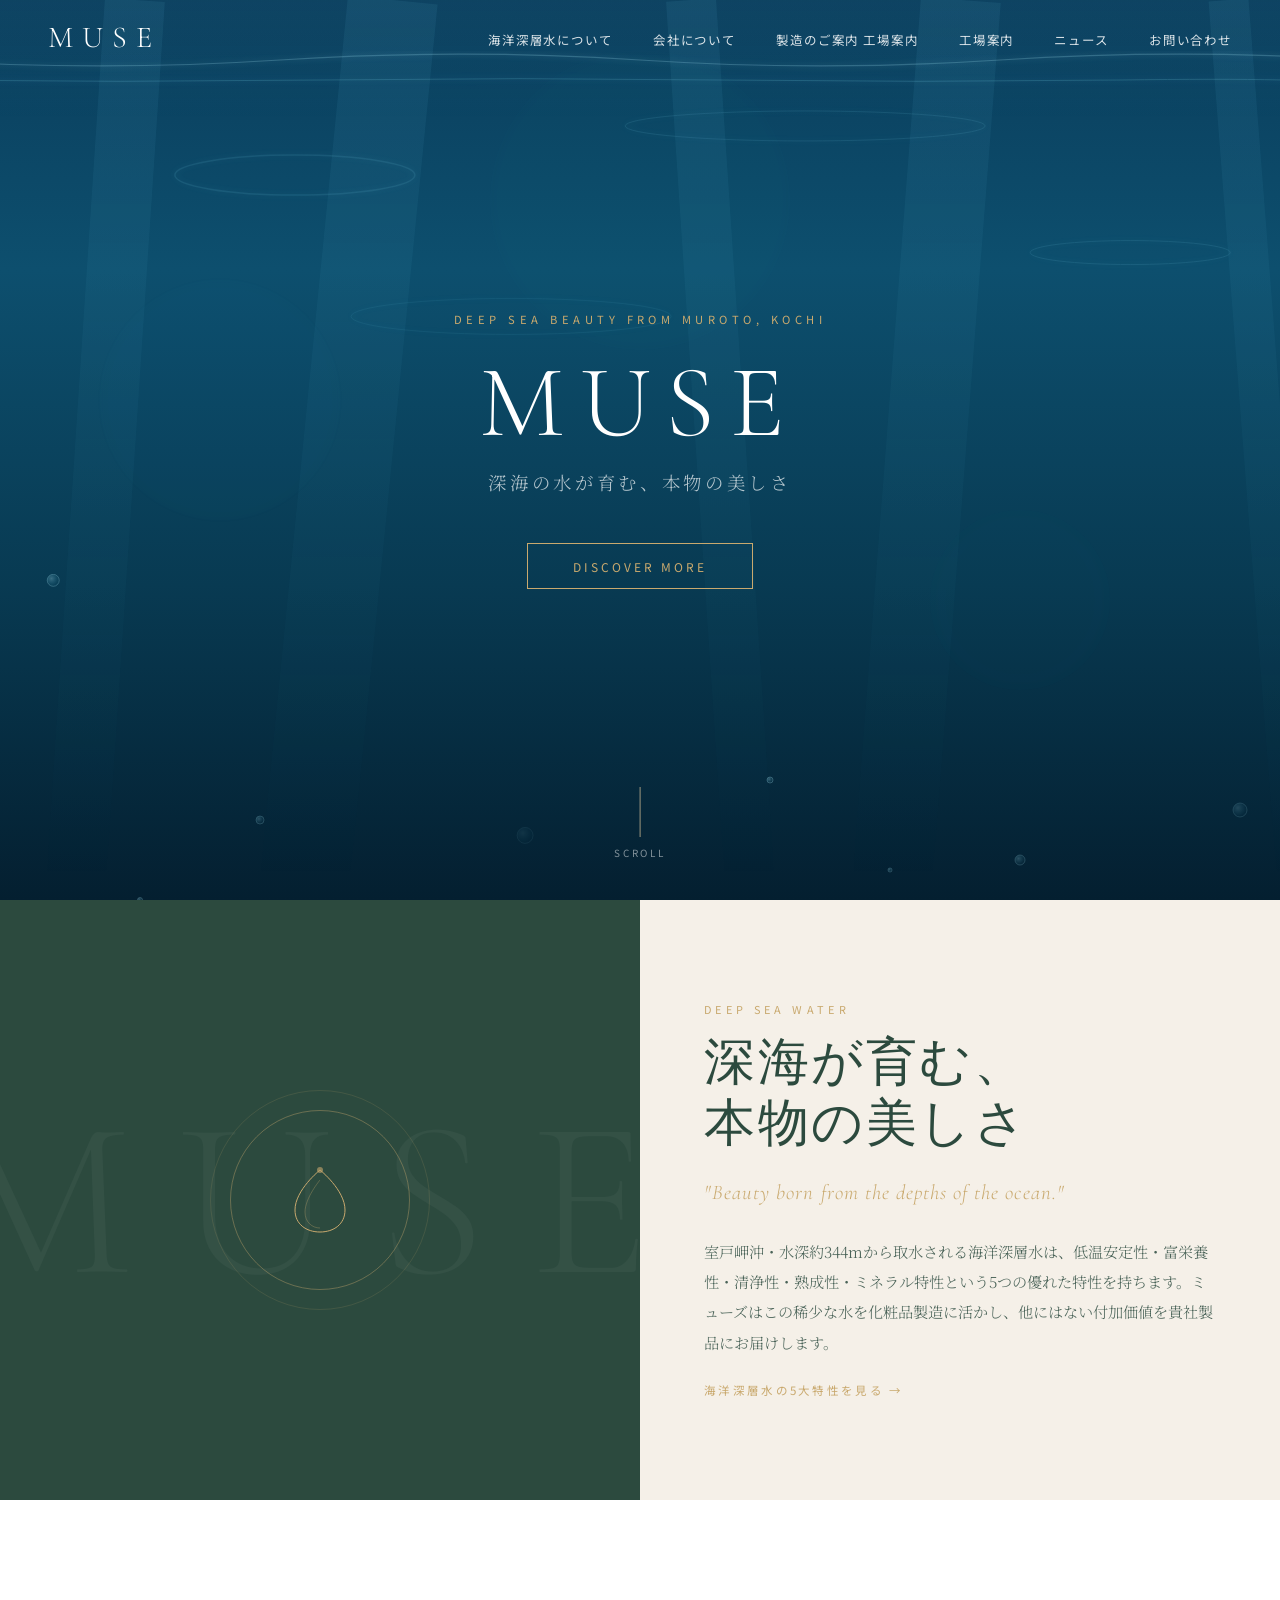
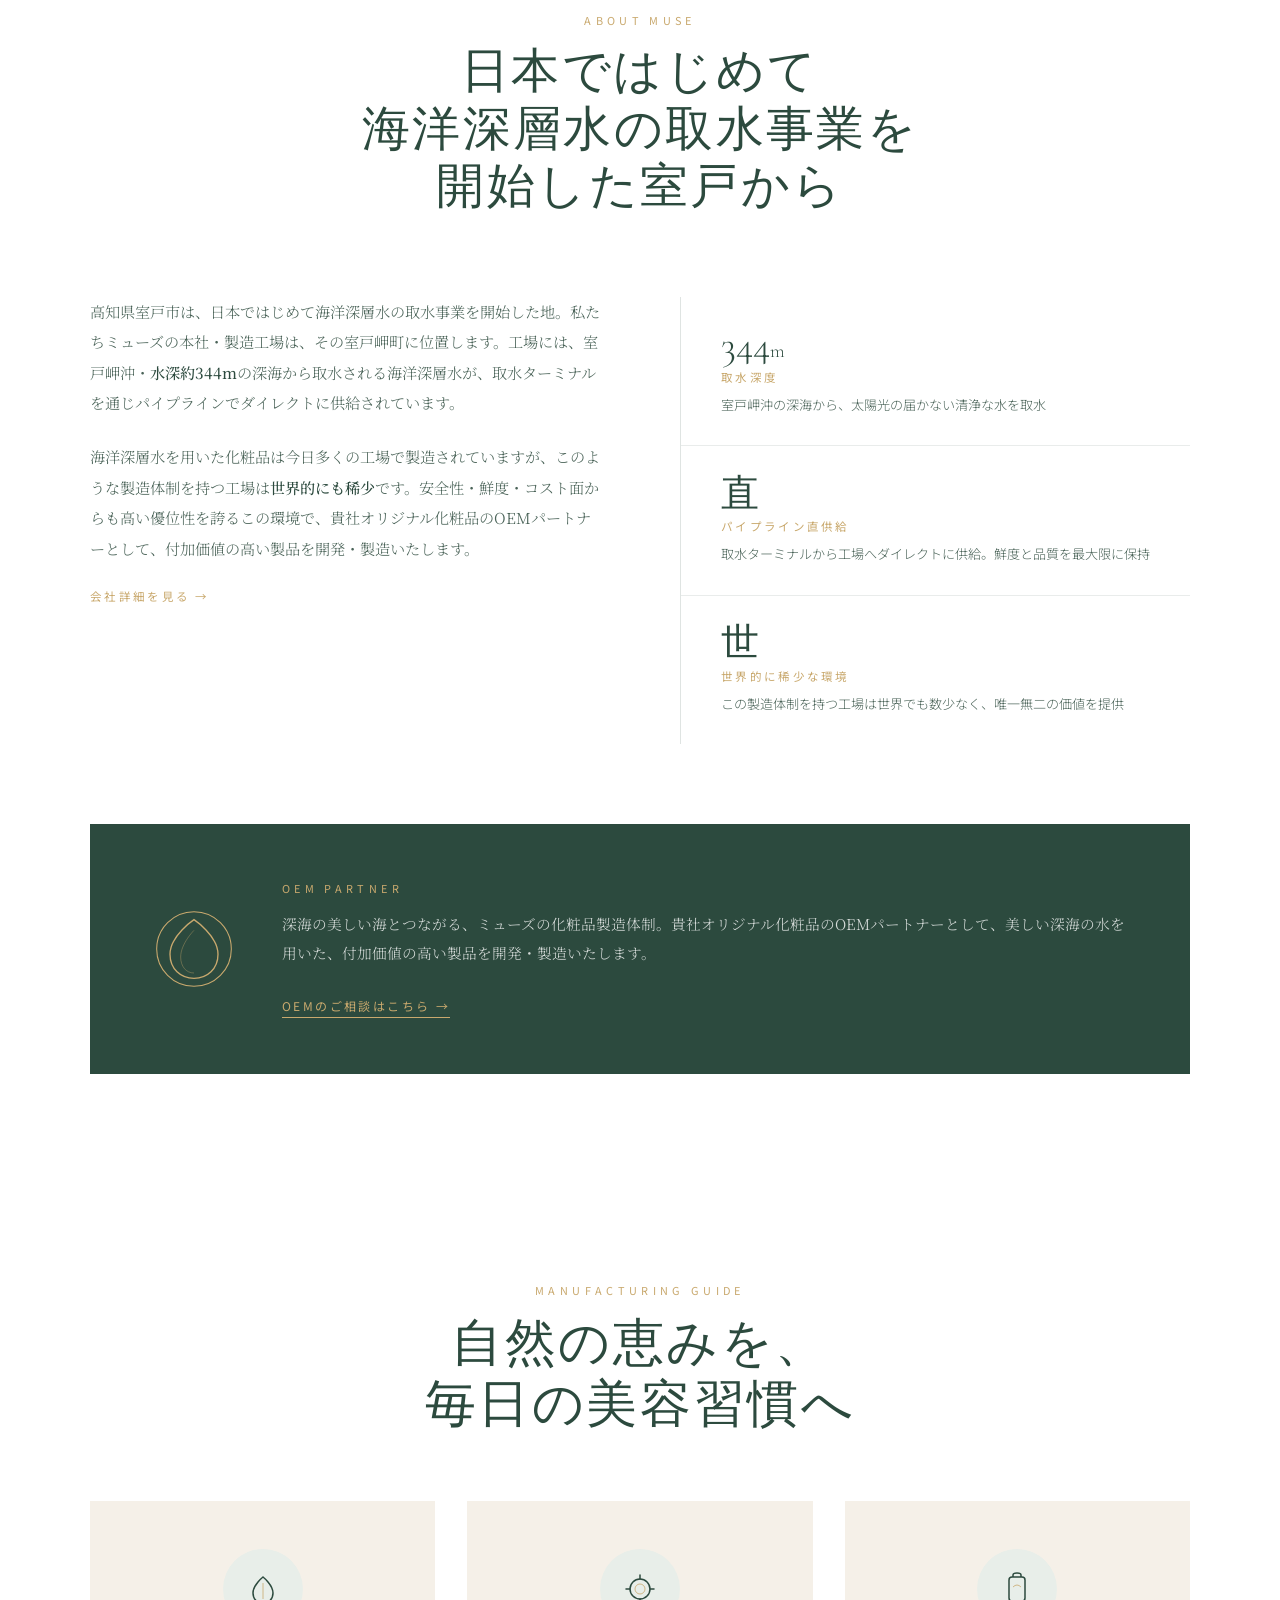
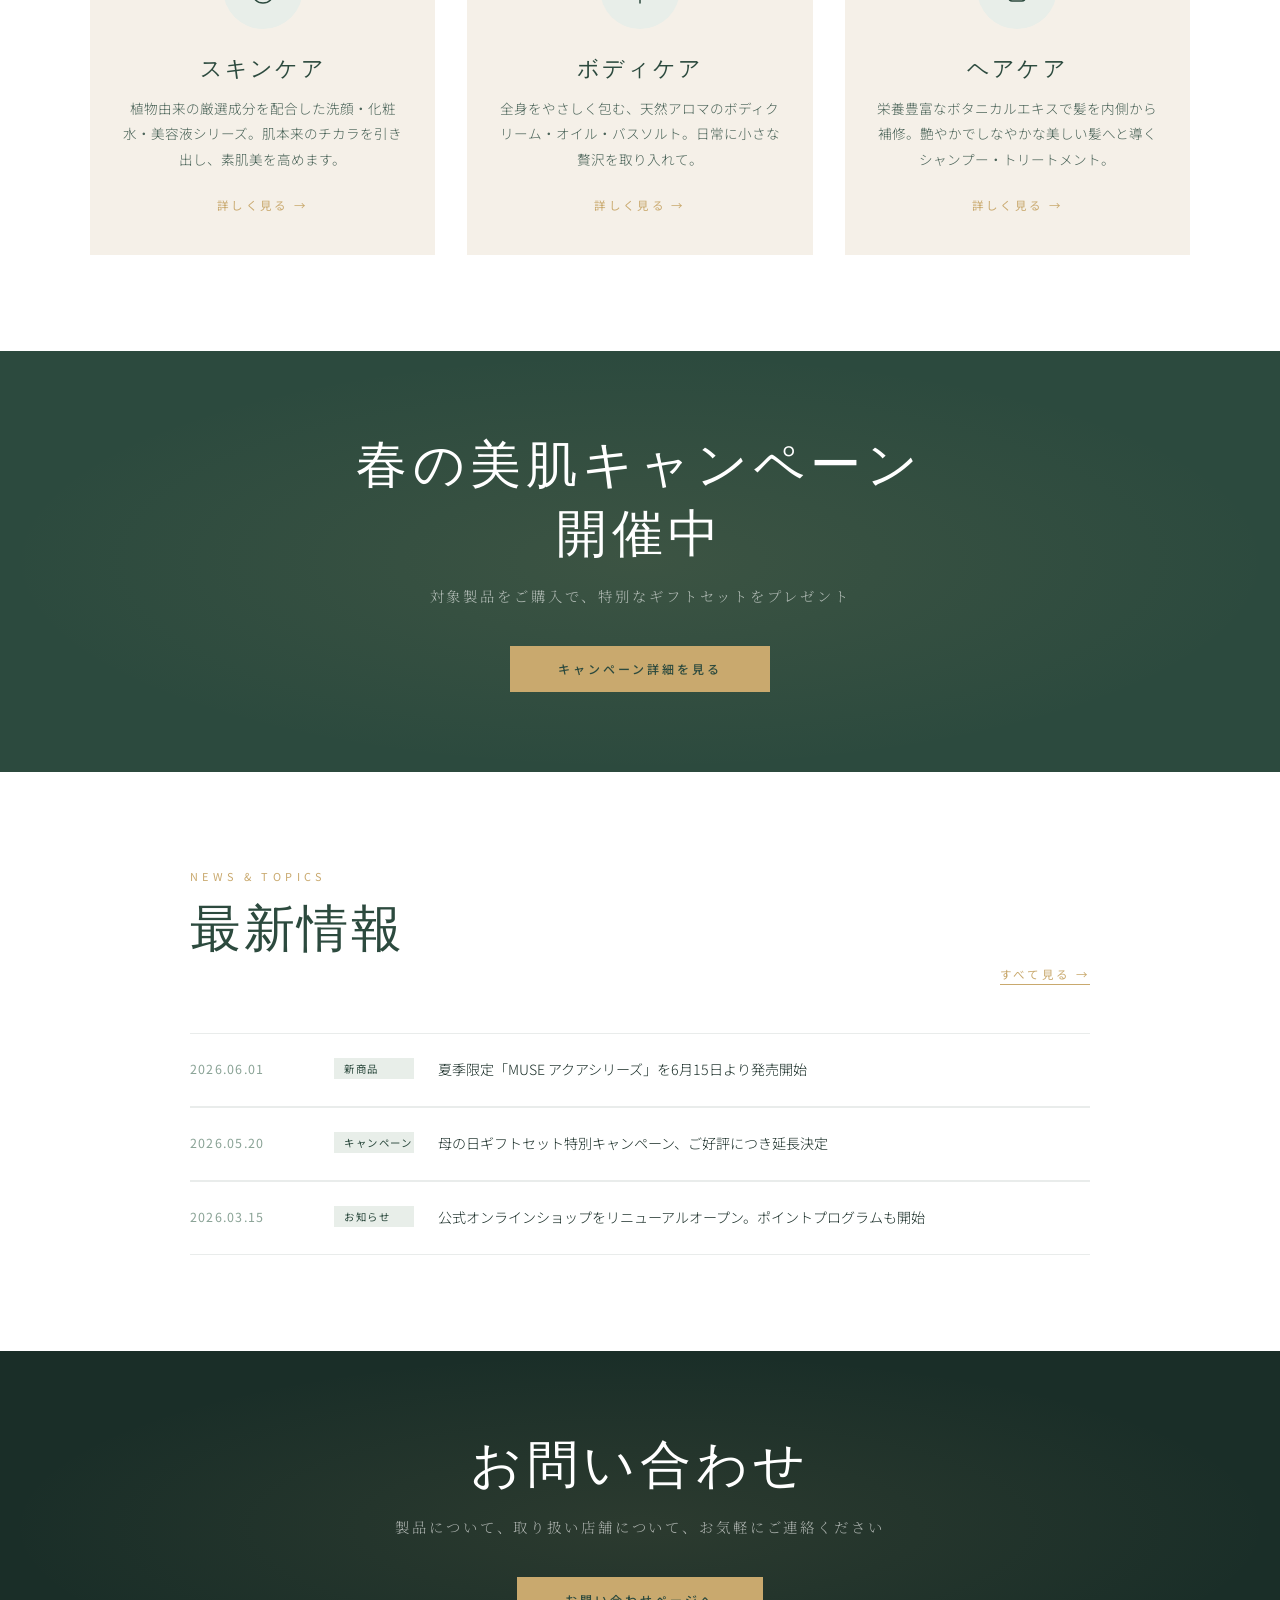
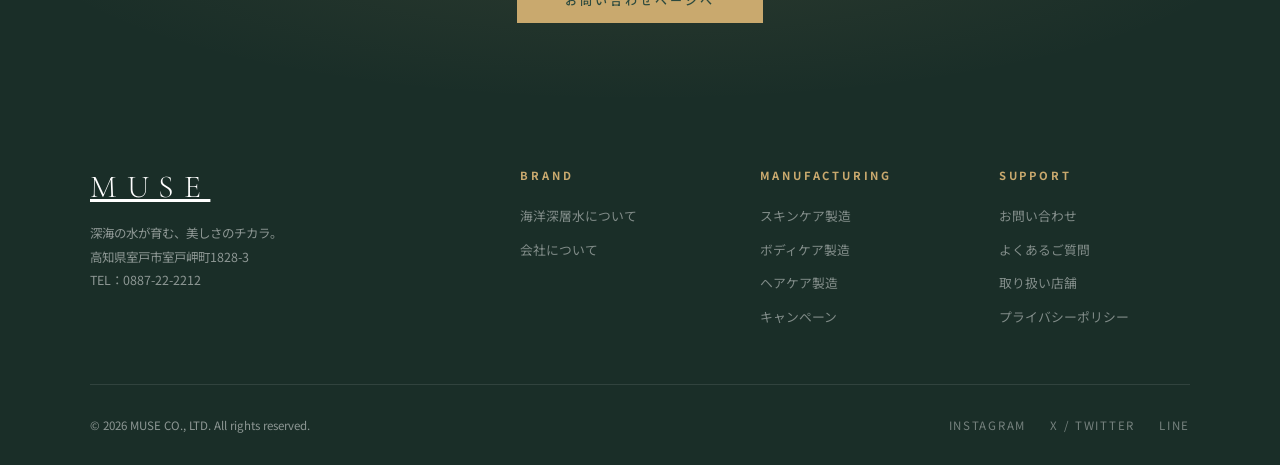
==== commit ed2fdc84: "Add files via upload" ====
--- a/index.html
+++ b/index.html
@@ -17,8 +17,9 @@
     <ul class="nav-links">
       <li><a href="deep-sea-water.html">海洋深層水について</a></li>
       <li><a href="about.html">会社について</a></li>
-      <li><a href="products.html">製品・サービス</a></li>
-      <li><a href="sustainability.html">サステナビリティ</a></li>
+      <li><a href="products.html">製造のご案内</a>
+    <a href="factory.html">工場案内</a></li>
+      <li><a href="factory.html">工場案内</a></li>
       <li><a href="news.html">ニュース</a></li>
       <li><a href="contact.html">お問い合わせ</a></li>
     </ul>
@@ -30,8 +31,8 @@
   <nav id="mobile-menu" class="nav-mobile-menu" aria-label="モバイルナビゲーション">
     <a href="deep-sea-water.html">海洋深層水について</a>
     <a href="about.html">会社について</a>
-    <a href="products.html">製品・サービス</a>
-    <a href="sustainability.html">サステナビリティ</a>
+    <a href="products.html">製造のご案内</a>
+    <a href="factory.html">工場案内</a>
     <a href="news.html">ニュース</a>
     <a href="contact.html">お問い合わせ</a>
   </nav>
@@ -286,7 +287,7 @@
   <!-- 製品 ダイジェスト -->
   <section class="products" id="products">
     <div class="products-header">
-      <p class="section-eyebrow reveal">PRODUCTS &amp; SERVICES</p>
+      <p class="section-eyebrow reveal">MANUFACTURING GUIDE</p>
       <h2 class="section-title reveal reveal-delay-1">自然の恵みを、<br>毎日の美容習慣へ</h2>
     </div>
     <div class="product-grid">
@@ -335,42 +336,6 @@
     <a href="news.html" class="banner-cta reveal reveal-delay-2">キャンペーン詳細を見る</a>
   </section>
 
-  <!-- サステナビリティ ダイジェスト -->
-  <div class="sustain-wrapper" id="sustain">
-    <div class="sustain">
-      <div>
-        <p class="section-eyebrow reveal">SUSTAINABILITY</p>
-        <h2 class="section-title reveal reveal-delay-1">自然との<br>共生を誓って</h2>
-        <p class="section-body reveal reveal-delay-2">ミューズは製品売上の一部を、日本各地の森林保全活動と海洋環境の保護に寄付しています。美しい地球があってこそ、本当の美しさが生まれると信じているから。</p>
-        <div class="sustain-stats reveal reveal-delay-3">
-          <div class="stat-box"><div class="stat-number">87<small>%</small></div><div class="stat-label">自然由来成分比率</div></div>
-          <div class="stat-box"><div class="stat-number">0</div><div class="stat-label">プラスチック削減目標（2030年）</div></div>
-          <div class="stat-box"><div class="stat-number">12</div><div class="stat-label">提携する森林保全エリア数</div></div>
-          <div class="stat-box"><div class="stat-number">100<small>%</small></div><div class="stat-label">再生可能エネルギー工場稼働</div></div>
-        </div>
-        <a href="sustainability.html" class="product-link" style="margin-top:2rem;display:inline-block;">詳しい取り組みを見る →</a>
-      </div>
-      <div class="sustain-visual reveal reveal-delay-1">
-        <svg class="bg-circles" viewBox="0 0 300 400" preserveAspectRatio="xMidYMid slice" aria-hidden="true">
-          <circle cx="150" cy="200" r="180" fill="none" stroke="white" stroke-width="0.5"/>
-          <circle cx="150" cy="200" r="120" fill="none" stroke="white" stroke-width="0.5"/>
-          <circle cx="150" cy="200" r="60"  fill="none" stroke="white" stroke-width="0.5"/>
-          <path d="M0 200L300 200" stroke="white" stroke-width="0.3"/>
-          <path d="M150 0L150 400" stroke="white" stroke-width="0.3"/>
-        </svg>
-        <div class="sustain-badge">
-          <div class="sustain-badge-icon">
-            <svg viewBox="0 0 50 50" fill="none" width="44" height="44" aria-hidden="true">
-              <path d="M25 5C25 5 10 18 10 30C10 40 17 46 25 46C33 46 40 40 40 30C40 18 25 5 25 5Z" stroke="#C9A96E" stroke-width="1" fill="none"/>
-              <path d="M25 12C25 12 16 24 16 32C16 38 20 42 25 42" stroke="rgba(201,169,110,0.5)" stroke-width="0.7" fill="none"/>
-            </svg>
-          </div>
-          <p>自然から学び、<br>自然に還す。<br>それがMUSEの誓い。</p>
-        </div>
-      </div>
-    </div>
-  </div>
-
   <!-- ニュース ダイジェスト -->
   <section class="news" id="news">
     <div class="news-inner">
@@ -381,8 +346,7 @@
       <ul class="news-list">
         <li><a href="news.html" class="news-item reveal"><span class="news-date">2026.06.01</span><span class="news-tag">新商品</span><span class="news-title-text">夏季限定「MUSE アクアシリーズ」を6月15日より発売開始</span></a></li>
         <li><a href="news.html" class="news-item reveal reveal-delay-1"><span class="news-date">2026.05.20</span><span class="news-tag">キャンペーン</span><span class="news-title-text">母の日ギフトセット特別キャンペーン、ご好評につき延長決定</span></a></li>
-        <li><a href="news.html" class="news-item reveal reveal-delay-2"><span class="news-date">2026.04.08</span><span class="news-tag">サステナビリティ</span><span class="news-title-text">全製品パッケージを100%リサイクル素材へ切り替え完了のお知らせ</span></a></li>
-        <li><a href="news.html" class="news-item reveal reveal-delay-3"><span class="news-date">2026.03.15</span><span class="news-tag">お知らせ</span><span class="news-title-text">公式オンラインショップをリニューアルオープン。ポイントプログラムも開始</span></a></li>
+        <li><a href="news.html" class="news-item reveal reveal-delay-2"><span class="news-date">2026.03.15</span><span class="news-tag">お知らせ</span><span class="news-title-text">公式オンラインショップをリニューアルオープン。ポイントプログラムも開始</span></a></li>
       </ul>
     </div>
   </section>
@@ -407,15 +371,14 @@
           <ul>
             <li><a href="deep-sea-water.html">海洋深層水について</a></li>
             <li><a href="about.html">会社について</a></li>
-            <li><a href="sustainability.html">サステナビリティ</a></li>
           </ul>
         </div>
         <div class="footer-col">
-          <h4>PRODUCTS</h4>
+          <h4>MANUFACTURING</h4>
           <ul>
-            <li><a href="products.html">スキンケア</a></li>
-            <li><a href="products.html">ボディケア</a></li>
-            <li><a href="products.html">ヘアケア</a></li>
+            <li><a href="products.html">スキンケア製造</a></li>
+            <li><a href="products.html">ボディケア製造</a></li>
+            <li><a href="products.html">ヘアケア製造</a></li>
             <li><a href="news.html">キャンペーン</a></li>
           </ul>
         </div>
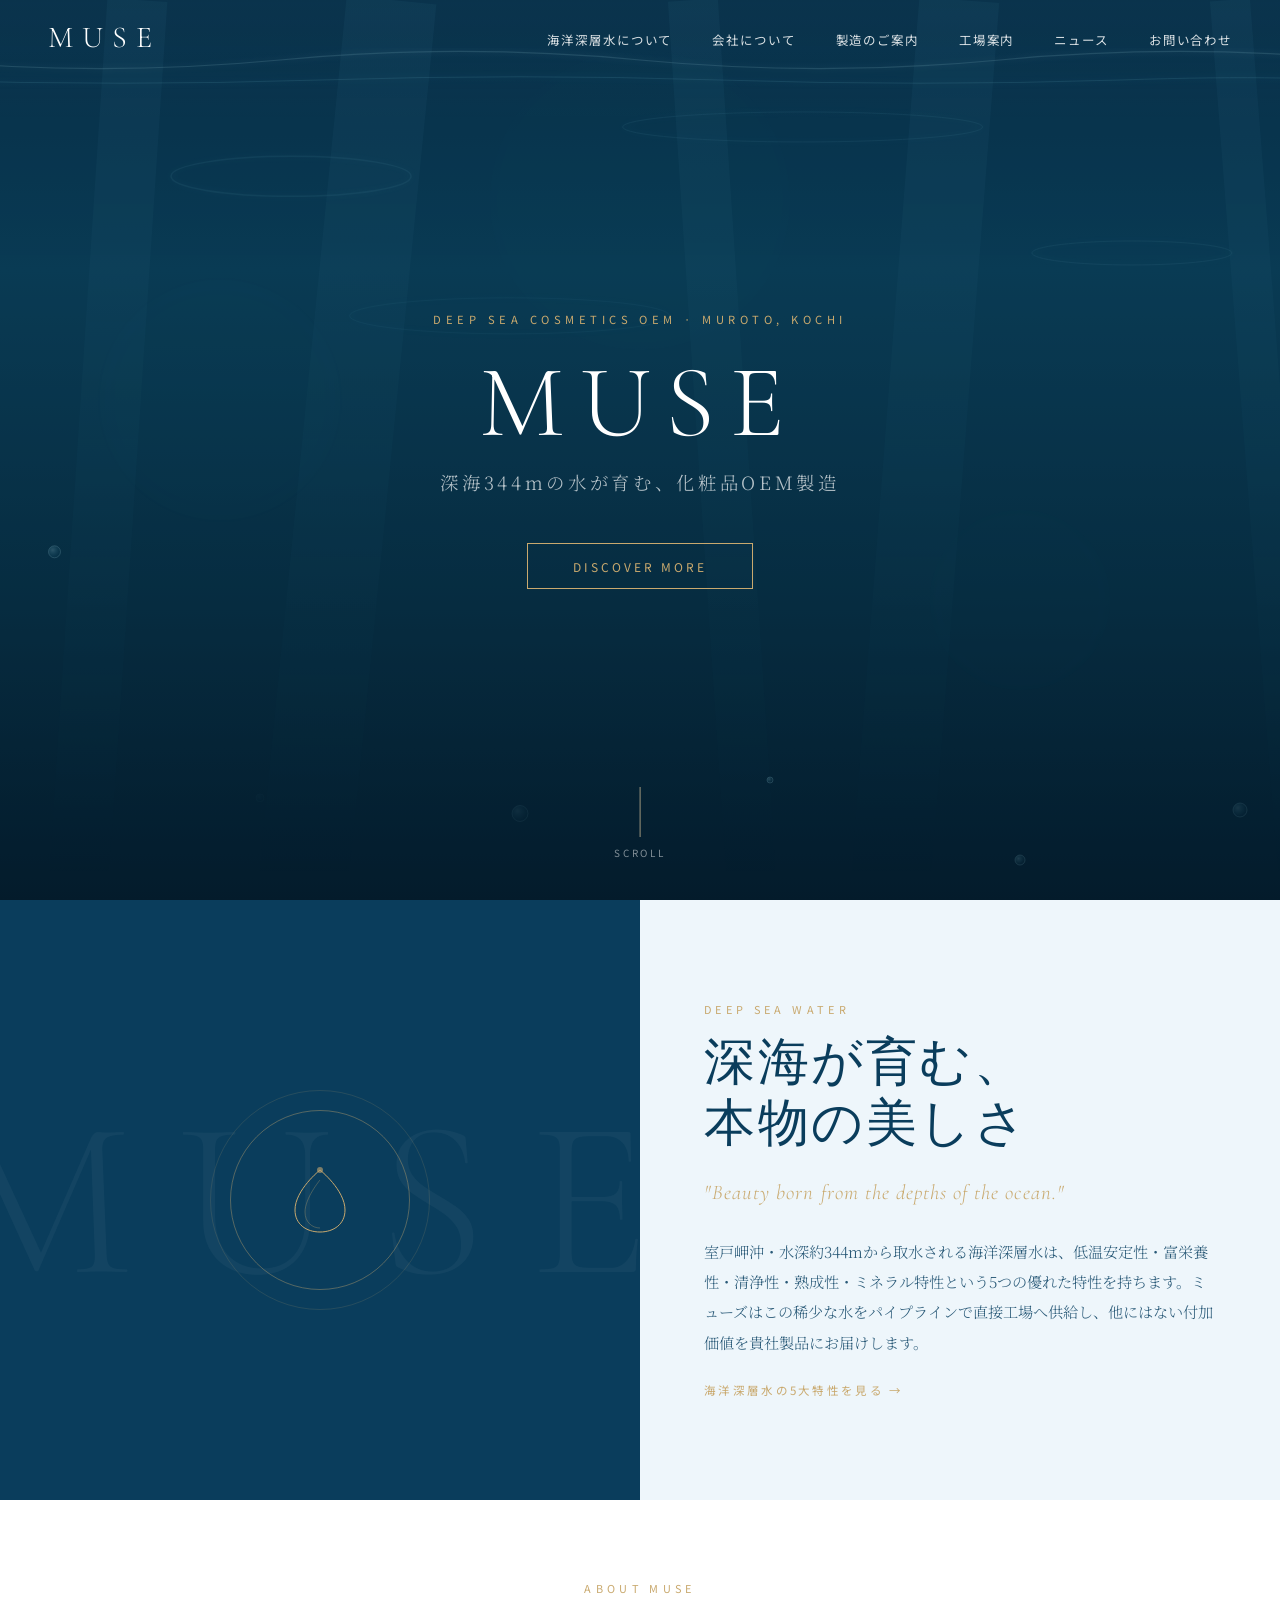
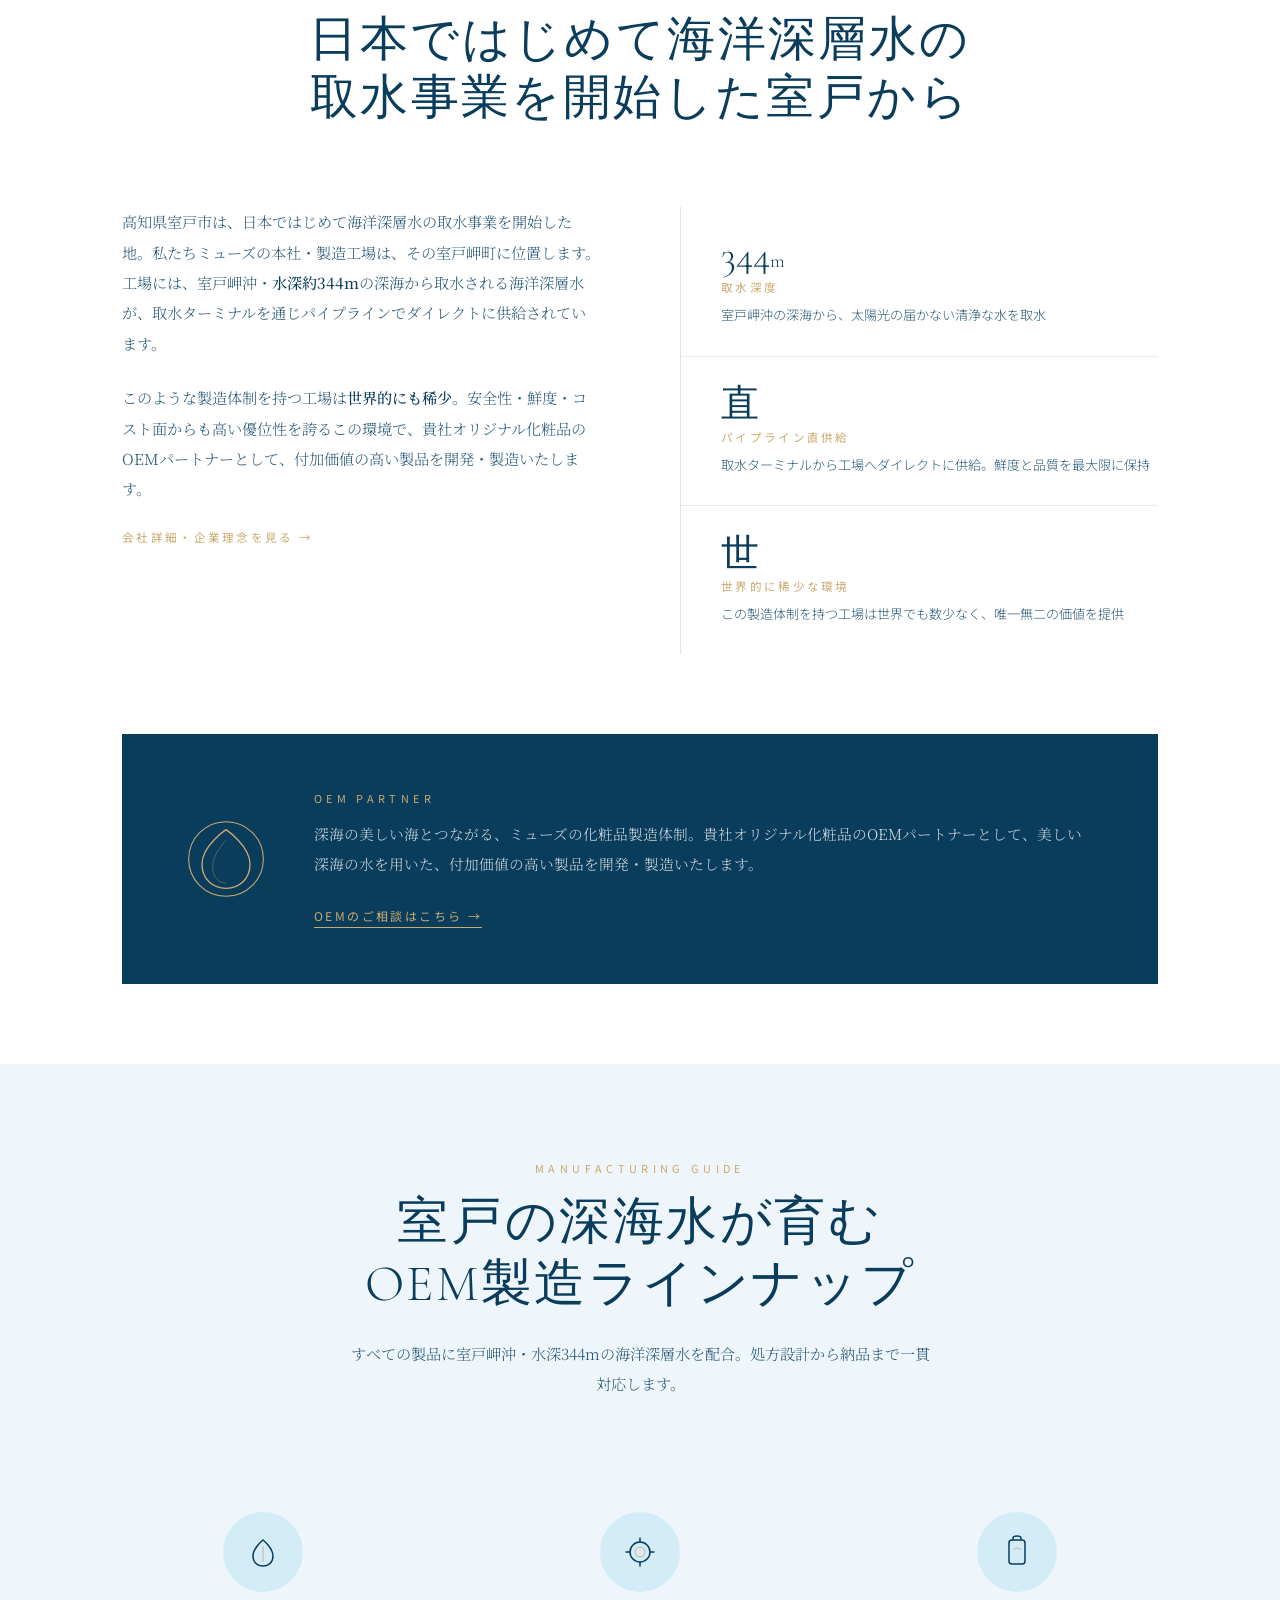
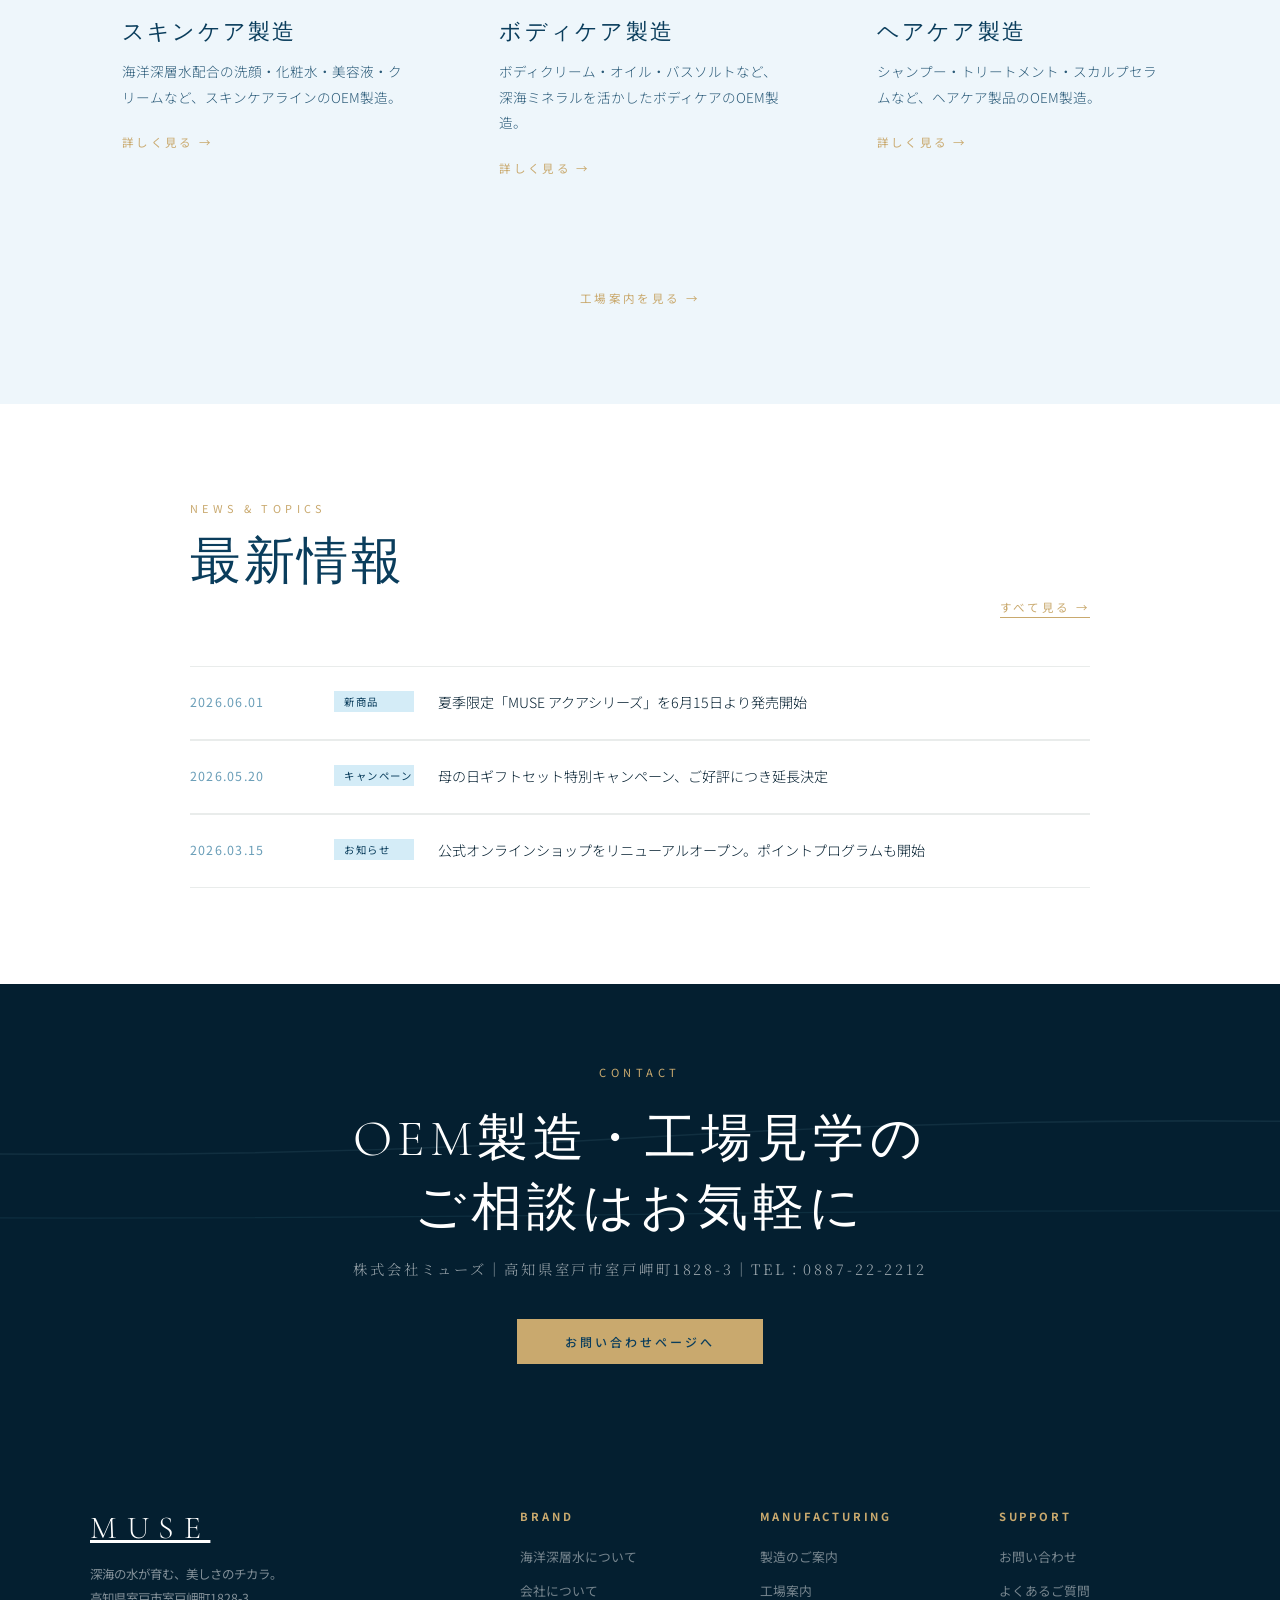
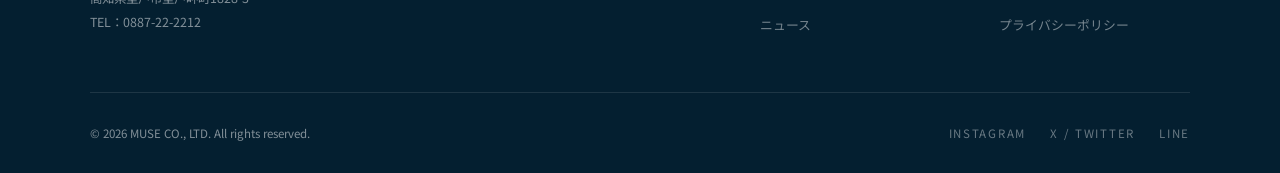
==== commit 038075e4: "Add files via upload" ====
--- a/index.html
+++ b/index.html
@@ -3,8 +3,11 @@
 <head>
   <meta charset="UTF-8">
   <meta name="viewport" content="width=device-width, initial-scale=1.0">
-  <meta name="description" content="ミューズ | 高知県室戸岬発。海洋深層水を用いた化粧品OEM製造のパートナー。水深344mの深海から直接取水される希少な製造環境で、付加価値の高い製品を開発・製造します。">
-  <title>ミューズ | 海洋深層水化粧品 OEM製造｜高知県室戸</title>
+  <meta name="description" content="株式会社ミューズ | 高知県室戸岬発。室戸岬沖・水深344mの海洋深層水を直供給する、世界的にも稀少な化粧品OEM製造メーカー。">
+  <meta property="og:title" content="株式会社ミューズ | 海洋深層水化粧品OEM製造">
+  <meta property="og:description" content="高知県室戸岬発。水深344mの深海から直接取水される海洋深層水を用いた化粧品OEM製造。">
+  <meta property="og:type" content="website">
+  <title>株式会社ミューズ | 海洋深層水化粧品OEM製造｜高知県室戸</title>
   <link rel="preconnect" href="https://fonts.googleapis.com">
   <link rel="preconnect" href="https://fonts.gstatic.com" crossorigin>
   <link href="https://fonts.googleapis.com/css2?family=Cormorant+Garamond:ital,wght@0,300;0,400;1,300&family=Noto+Sans+JP:wght@300;400;500&family=Noto+Serif+JP:wght@300;400&display=swap" rel="stylesheet">
@@ -12,13 +15,13 @@
 </head>
 <body>
 
+  <!-- ========== NAV ========== -->
   <nav id="main-nav" aria-label="メインナビゲーション">
     <a href="index.html" class="nav-logo">MUSE</a>
     <ul class="nav-links">
       <li><a href="deep-sea-water.html">海洋深層水について</a></li>
       <li><a href="about.html">会社について</a></li>
-      <li><a href="products.html">製造のご案内</a>
-    <a href="factory.html">工場案内</a></li>
+      <li><a href="products.html">製造のご案内</a></li>
       <li><a href="factory.html">工場案内</a></li>
       <li><a href="news.html">ニュース</a></li>
       <li><a href="contact.html">お問い合わせ</a></li>
@@ -37,152 +40,59 @@
     <a href="contact.html">お問い合わせ</a>
   </nav>
 
-  <!-- HERO -->
+  <!-- ========== HERO ========== -->
   <section class="hero" aria-label="ヒーロー">
-
-    <!-- 深海水中SVGアニメーション背景 -->
     <div class="hero-ocean" aria-hidden="true">
       <svg class="hero-ocean-svg" viewBox="0 0 1440 900" preserveAspectRatio="xMidYMid slice" xmlns="http://www.w3.org/2000/svg">
         <defs>
-          <!-- 深海グラデーション：表層の青緑→深海の濃紺 -->
           <linearGradient id="oceanDepth" x1="0" y1="0" x2="0" y2="1">
             <stop offset="0%"   stop-color="#0a3d5c"/>
             <stop offset="30%"  stop-color="#0d4f6e"/>
             <stop offset="65%"  stop-color="#083a52"/>
             <stop offset="100%" stop-color="#041f30"/>
           </linearGradient>
-          <!-- 光条グラデーション -->
           <linearGradient id="rayGrad" x1="0" y1="0" x2="0" y2="1">
-            <stop offset="0%"  stop-color="#5bbfdf" stop-opacity="0.18"/>
+            <stop offset="0%"   stop-color="#5bbfdf" stop-opacity="0.18"/>
             <stop offset="100%" stop-color="#5bbfdf" stop-opacity="0"/>
           </linearGradient>
-          <!-- 泡グラデーション -->
           <radialGradient id="bubbleGrad" cx="35%" cy="35%" r="60%">
             <stop offset="0%"   stop-color="#a8dff0" stop-opacity="0.6"/>
             <stop offset="100%" stop-color="#4ab0cc" stop-opacity="0.1"/>
           </radialGradient>
-          <!-- 水面グロー -->
-          <filter id="glow">
-            <feGaussianBlur stdDeviation="3" result="blur"/>
-            <feMerge><feMergeNode in="blur"/><feMergeNode in="SourceGraphic"/></feMerge>
-          </filter>
-          <filter id="softglow">
-            <feGaussianBlur stdDeviation="8" result="blur"/>
-            <feMerge><feMergeNode in="blur"/><feMergeNode in="SourceGraphic"/></feMerge>
-          </filter>
+          <filter id="glow"><feGaussianBlur stdDeviation="3" result="blur"/><feMerge><feMergeNode in="blur"/><feMergeNode in="SourceGraphic"/></feMerge></filter>
+          <filter id="softglow"><feGaussianBlur stdDeviation="8" result="blur"/><feMerge><feMergeNode in="blur"/><feMergeNode in="SourceGraphic"/></feMerge></filter>
         </defs>
-
-        <!-- ベース背景 -->
         <rect width="1440" height="900" fill="url(#oceanDepth)"/>
-
-        <!-- ── 光の筋（コースティクス）── -->
         <g opacity="0.5">
-          <path d="M200 0 L140 900" stroke="url(#rayGrad)" stroke-width="60" fill="none">
-            <animateTransform attributeName="transform" type="translate" values="0,0;30,0;0,0" dur="8s" repeatCount="indefinite"/>
-          </path>
-          <path d="M480 0 L390 900" stroke="url(#rayGrad)" stroke-width="90" fill="none">
-            <animateTransform attributeName="transform" type="translate" values="0,0;-20,0;0,0" dur="11s" repeatCount="indefinite"/>
-          </path>
-          <path d="M760 0 L820 900" stroke="url(#rayGrad)" stroke-width="50" fill="none">
-            <animateTransform attributeName="transform" type="translate" values="0,0;25,0;0,0" dur="9s" repeatCount="indefinite"/>
-          </path>
-          <path d="M1050 0 L980 900" stroke="url(#rayGrad)" stroke-width="80" fill="none">
-            <animateTransform attributeName="transform" type="translate" values="0,0;-30,0;0,0" dur="13s" repeatCount="indefinite"/>
-          </path>
-          <path d="M1300 0 L1370 900" stroke="url(#rayGrad)" stroke-width="40" fill="none">
-            <animateTransform attributeName="transform" type="translate" values="0,0;15,0;0,0" dur="7s" repeatCount="indefinite"/>
-          </path>
-        </g>
-
-        <!-- ── コースティクスの揺らぎ模様 ── -->
+          <path d="M200 0 L140 900" stroke="url(#rayGrad)" stroke-width="60" fill="none"><animateTransform attributeName="transform" type="translate" values="0,0;30,0;0,0" dur="8s" repeatCount="indefinite"/></path>
+          <path d="M480 0 L390 900" stroke="url(#rayGrad)" stroke-width="90" fill="none"><animateTransform attributeName="transform" type="translate" values="0,0;-20,0;0,0" dur="11s" repeatCount="indefinite"/></path>
+          <path d="M760 0 L820 900" stroke="url(#rayGrad)" stroke-width="50" fill="none"><animateTransform attributeName="transform" type="translate" values="0,0;25,0;0,0" dur="9s" repeatCount="indefinite"/></path>
+          <path d="M1050 0 L980 900" stroke="url(#rayGrad)" stroke-width="80" fill="none"><animateTransform attributeName="transform" type="translate" values="0,0;-30,0;0,0" dur="13s" repeatCount="indefinite"/></path>
+          <path d="M1300 0 L1370 900" stroke="url(#rayGrad)" stroke-width="40" fill="none"><animateTransform attributeName="transform" type="translate" values="0,0;15,0;0,0" dur="7s" repeatCount="indefinite"/></path>
+        </g>
         <g opacity="0.12" filter="url(#glow)">
-          <ellipse cx="360" cy="180" rx="120" ry="20" fill="none" stroke="#7dd8f0" stroke-width="1.5">
-            <animateTransform attributeName="transform" type="translate" values="0,0;15,-5;-10,3;0,0" dur="6s" repeatCount="indefinite"/>
-          </ellipse>
-          <ellipse cx="900" cy="120" rx="180" ry="15" fill="none" stroke="#7dd8f0" stroke-width="1">
-            <animateTransform attributeName="transform" type="translate" values="0,0;-20,8;10,-4;0,0" dur="8s" repeatCount="indefinite"/>
-          </ellipse>
-          <ellipse cx="1200" cy="250" rx="100" ry="12" fill="none" stroke="#7dd8f0" stroke-width="1">
-            <animateTransform attributeName="transform" type="translate" values="0,0;12,3;-8,-5;0,0" dur="7s" repeatCount="indefinite"/>
-          </ellipse>
-          <ellipse cx="600" cy="320" rx="160" ry="18" fill="none" stroke="#5bbfdf" stroke-width="0.8">
-            <animateTransform attributeName="transform" type="translate" values="0,0;-15,-6;20,4;0,0" dur="10s" repeatCount="indefinite"/>
-          </ellipse>
-        </g>
-
-        <!-- ── 水面の波紋 (上部) ── -->
+          <ellipse cx="360" cy="180" rx="120" ry="20" fill="none" stroke="#7dd8f0" stroke-width="1.5"><animateTransform attributeName="transform" type="translate" values="0,0;15,-5;-10,3;0,0" dur="6s" repeatCount="indefinite"/></ellipse>
+          <ellipse cx="900" cy="120" rx="180" ry="15" fill="none" stroke="#7dd8f0" stroke-width="1"><animateTransform attributeName="transform" type="translate" values="0,0;-20,8;10,-4;0,0" dur="8s" repeatCount="indefinite"/></ellipse>
+          <ellipse cx="1200" cy="250" rx="100" ry="12" fill="none" stroke="#7dd8f0" stroke-width="1"><animateTransform attributeName="transform" type="translate" values="0,0;12,3;-8,-5;0,0" dur="7s" repeatCount="indefinite"/></ellipse>
+          <ellipse cx="600" cy="320" rx="160" ry="18" fill="none" stroke="#5bbfdf" stroke-width="0.8"><animateTransform attributeName="transform" type="translate" values="0,0;-15,-6;20,4;0,0" dur="10s" repeatCount="indefinite"/></ellipse>
+        </g>
         <g opacity="0.25" filter="url(#glow)">
-          <path d="M0 60 Q180 40 360 60 Q540 80 720 60 Q900 40 1080 60 Q1260 80 1440 60" fill="none" stroke="#a8e6f5" stroke-width="1.2">
-            <animate attributeName="d" values="M0 60 Q180 40 360 60 Q540 80 720 60 Q900 40 1080 60 Q1260 80 1440 60;M0 60 Q180 80 360 60 Q540 40 720 60 Q900 80 1080 60 Q1260 40 1440 60;M0 60 Q180 40 360 60 Q540 80 720 60 Q900 40 1080 60 Q1260 80 1440 60" dur="5s" repeatCount="indefinite"/>
-          </path>
-          <path d="M0 80 Q200 60 400 80 Q600 100 800 80 Q1000 60 1200 80 Q1400 100 1440 85" fill="none" stroke="#7dd8f0" stroke-width="0.8">
-            <animate attributeName="d" values="M0 80 Q200 60 400 80 Q600 100 800 80 Q1000 60 1200 80 Q1400 100 1440 85;M0 80 Q200 100 400 80 Q600 60 800 80 Q1000 100 1200 80 Q1400 60 1440 85;M0 80 Q200 60 400 80 Q600 100 800 80 Q1000 60 1200 80 Q1400 100 1440 85" dur="7s" repeatCount="indefinite"/>
-          </path>
-        </g>
-
-        <!-- ── 泡 ── -->
+          <path d="M0 60 Q180 40 360 60 Q540 80 720 60 Q900 40 1080 60 Q1260 80 1440 60" fill="none" stroke="#a8e6f5" stroke-width="1.2"><animate attributeName="d" values="M0 60 Q180 40 360 60 Q540 80 720 60 Q900 40 1080 60 Q1260 80 1440 60;M0 60 Q180 80 360 60 Q540 40 720 60 Q900 80 1080 60 Q1260 40 1440 60;M0 60 Q180 40 360 60 Q540 80 720 60 Q900 40 1080 60 Q1260 80 1440 60" dur="5s" repeatCount="indefinite"/></path>
+          <path d="M0 80 Q200 60 400 80 Q600 100 800 80 Q1000 60 1200 80 Q1400 100 1440 85" fill="none" stroke="#7dd8f0" stroke-width="0.8"><animate attributeName="d" values="M0 80 Q200 60 400 80 Q600 100 800 80 Q1000 60 1200 80 Q1400 100 1440 85;M0 80 Q200 100 400 80 Q600 60 800 80 Q1000 100 1200 80 Q1400 60 1440 85;M0 80 Q200 60 400 80 Q600 100 800 80 Q1000 60 1200 80 Q1400 100 1440 85" dur="7s" repeatCount="indefinite"/></path>
+        </g>
         <g fill="url(#bubbleGrad)" stroke="#a8e6f5" stroke-width="0.5">
-          <!-- 泡1 -->
-          <circle cx="120" cy="750" r="6" opacity="0.5">
-            <animate attributeName="cy" values="750;-20" dur="9s" repeatCount="indefinite"/>
-            <animate attributeName="cx" values="120;135;118;130;120" dur="9s" repeatCount="indefinite"/>
-            <animate attributeName="opacity" values="0;0.6;0.5;0.3;0" dur="9s" repeatCount="indefinite"/>
-          </circle>
-          <!-- 泡2 -->
-          <circle cx="340" cy="820" r="4" opacity="0.4">
-            <animate attributeName="cy" values="820;-20" dur="12s" begin="2s" repeatCount="indefinite"/>
-            <animate attributeName="cx" values="340;352;335;348;340" dur="12s" begin="2s" repeatCount="indefinite"/>
-            <animate attributeName="opacity" values="0;0.5;0.4;0.2;0" dur="12s" begin="2s" repeatCount="indefinite"/>
-          </circle>
-          <!-- 泡3 -->
-          <circle cx="600" cy="900" r="8" opacity="0.35">
-            <animate attributeName="cy" values="900;-20" dur="14s" begin="1s" repeatCount="indefinite"/>
-            <animate attributeName="cx" values="600;618;595;610;600" dur="14s" begin="1s" repeatCount="indefinite"/>
-            <animate attributeName="opacity" values="0;0.5;0.35;0.15;0" dur="14s" begin="1s" repeatCount="indefinite"/>
-          </circle>
-          <!-- 泡4 -->
-          <circle cx="850" cy="780" r="3" opacity="0.55">
-            <animate attributeName="cy" values="780;-20" dur="10s" begin="4s" repeatCount="indefinite"/>
-            <animate attributeName="cx" values="850;860;843;855;850" dur="10s" begin="4s" repeatCount="indefinite"/>
-            <animate attributeName="opacity" values="0;0.6;0.55;0.25;0" dur="10s" begin="4s" repeatCount="indefinite"/>
-          </circle>
-          <!-- 泡5 -->
-          <circle cx="1100" cy="860" r="5" opacity="0.4">
-            <animate attributeName="cy" values="860;-20" dur="11s" begin="3s" repeatCount="indefinite"/>
-            <animate attributeName="cx" values="1100;1112;1095;1108;1100" dur="11s" begin="3s" repeatCount="indefinite"/>
-            <animate attributeName="opacity" values="0;0.5;0.4;0.2;0" dur="11s" begin="3s" repeatCount="indefinite"/>
-          </circle>
-          <!-- 泡6 -->
-          <circle cx="1320" cy="810" r="7" opacity="0.3">
-            <animate attributeName="cy" values="810;-20" dur="13s" begin="6s" repeatCount="indefinite"/>
-            <animate attributeName="cx" values="1320;1335;1315;1328;1320" dur="13s" begin="6s" repeatCount="indefinite"/>
-            <animate attributeName="opacity" values="0;0.4;0.3;0.1;0" dur="13s" begin="6s" repeatCount="indefinite"/>
-          </circle>
-          <!-- 小さな泡群 -->
-          <circle cx="220" cy="900" r="2.5" opacity="0.5">
-            <animate attributeName="cy" values="900;-20" dur="8s" begin="5s" repeatCount="indefinite"/>
-            <animate attributeName="opacity" values="0;0.6;0.5;0;0" dur="8s" begin="5s" repeatCount="indefinite"/>
-          </circle>
-          <circle cx="970" cy="870" r="2" opacity="0.45">
-            <animate attributeName="cy" values="870;-20" dur="7s" begin="2.5s" repeatCount="indefinite"/>
-            <animate attributeName="opacity" values="0;0.55;0.45;0;0" dur="7s" begin="2.5s" repeatCount="indefinite"/>
-          </circle>
-        </g>
-
-        <!-- ── 深海の光の玉 (ボケ) ── -->
+          <circle cx="120" cy="750" r="6" opacity="0.5"><animate attributeName="cy" values="750;-20" dur="9s" repeatCount="indefinite"/><animate attributeName="cx" values="120;135;118;130;120" dur="9s" repeatCount="indefinite"/><animate attributeName="opacity" values="0;0.6;0.5;0.3;0" dur="9s" repeatCount="indefinite"/></circle>
+          <circle cx="340" cy="820" r="4" opacity="0.4"><animate attributeName="cy" values="820;-20" dur="12s" begin="2s" repeatCount="indefinite"/><animate attributeName="opacity" values="0;0.5;0.4;0.2;0" dur="12s" begin="2s" repeatCount="indefinite"/></circle>
+          <circle cx="600" cy="900" r="8" opacity="0.35"><animate attributeName="cy" values="900;-20" dur="14s" begin="1s" repeatCount="indefinite"/><animate attributeName="opacity" values="0;0.5;0.35;0.15;0" dur="14s" begin="1s" repeatCount="indefinite"/></circle>
+          <circle cx="850" cy="780" r="3" opacity="0.55"><animate attributeName="cy" values="780;-20" dur="10s" begin="4s" repeatCount="indefinite"/><animate attributeName="opacity" values="0;0.6;0.55;0.25;0" dur="10s" begin="4s" repeatCount="indefinite"/></circle>
+          <circle cx="1100" cy="860" r="5" opacity="0.4"><animate attributeName="cy" values="860;-20" dur="11s" begin="3s" repeatCount="indefinite"/><animate attributeName="opacity" values="0;0.5;0.4;0.2;0" dur="11s" begin="3s" repeatCount="indefinite"/></circle>
+          <circle cx="1320" cy="810" r="7" opacity="0.3"><animate attributeName="cy" values="810;-20" dur="13s" begin="6s" repeatCount="indefinite"/><animate attributeName="opacity" values="0;0.4;0.3;0.1;0" dur="13s" begin="6s" repeatCount="indefinite"/></circle>
+        </g>
         <g filter="url(#softglow)" opacity="0.08">
-          <circle cx="300" cy="400" r="120" fill="#5bbfdf">
-            <animate attributeName="opacity" values="0.08;0.15;0.08" dur="6s" repeatCount="indefinite"/>
-          </circle>
-          <circle cx="1100" cy="600" r="90" fill="#4ab0cc">
-            <animate attributeName="opacity" values="0.08;0.13;0.08" dur="9s" repeatCount="indefinite"/>
-          </circle>
-          <circle cx="720" cy="200" r="150" fill="#7dd8f0">
-            <animate attributeName="opacity" values="0.06;0.12;0.06" dur="7s" repeatCount="indefinite"/>
-          </circle>
-        </g>
-
-        <!-- ── 水深インジケーター（右端・薄く） ── -->
+          <circle cx="300" cy="400" r="120" fill="#5bbfdf"><animate attributeName="opacity" values="0.08;0.15;0.08" dur="6s" repeatCount="indefinite"/></circle>
+          <circle cx="1100" cy="600" r="90" fill="#4ab0cc"><animate attributeName="opacity" values="0.08;0.13;0.08" dur="9s" repeatCount="indefinite"/></circle>
+          <circle cx="720" cy="200" r="150" fill="#7dd8f0"><animate attributeName="opacity" values="0.06;0.12;0.06" dur="7s" repeatCount="indefinite"/></circle>
+        </g>
         <g opacity="0.12">
           <line x1="1400" y1="100" x2="1400" y2="800" stroke="#a8e6f5" stroke-width="0.5"/>
           <text x="1408" y="104" fill="#a8e6f5" font-size="9" letter-spacing="1" font-family="Georgia,serif">0m</text>
@@ -192,21 +102,18 @@
           <text x="1408" y="554" fill="#a8e6f5" font-size="9" font-family="Georgia,serif">200m</text>
           <line x1="1396" y1="750" x2="1404" y2="750" stroke="#a8e6f5" stroke-width="0.5"/>
           <text x="1408" y="754" fill="#a8e6f5" font-size="9" font-family="Georgia,serif">300m</text>
-          <!-- 取水点マーカー -->
           <circle cx="1400" cy="820" r="4" fill="none" stroke="#C9A96E" stroke-width="1"/>
           <circle cx="1400" cy="820" r="1.5" fill="#C9A96E" opacity="0.8"/>
           <text x="1410" y="824" fill="#C9A96E" font-size="9" font-family="Georgia,serif" letter-spacing="0.5">344m</text>
         </g>
-
-        <!-- ── 上部：表層の光の揺らぎ（ブライトオーバーレイ） ── -->
         <rect width="1440" height="120" fill="url(#rayGrad)" opacity="0.3"/>
       </svg>
     </div>
-
+    <div class="hero-overlay" aria-hidden="true"></div>
     <div class="hero-content">
-      <p class="hero-eyebrow">DEEP SEA BEAUTY FROM MUROTO, KOCHI</p>
+      <p class="hero-eyebrow">DEEP SEA COSMETICS OEM  ·  MUROTO, KOCHI</p>
       <h1 class="hero-title">MUSE</h1>
-      <p class="hero-subtitle">深海の水が育む、本物の美しさ</p>
+      <p class="hero-subtitle">深海344mの水が育む、化粧品OEM製造</p>
       <a href="about.html" class="hero-cta">DISCOVER MORE</a>
     </div>
     <div class="hero-scroll" aria-hidden="true">
@@ -214,40 +121,40 @@
     </div>
   </section>
 
-  <!-- 海洋深層水 ダイジェスト -->
-  <div class="concept" id="concept">
-    <div class="concept-visual reveal">
-      <div class="concept-icon">
-        <svg viewBox="0 0 80 80" fill="none" aria-hidden="true">
-          <path d="M40 10C40 10 15 30 15 50C15 64 26 72 40 72C54 72 65 64 65 50C65 30 40 10 40 10Z" stroke="#C9A96E" stroke-width="1" fill="none"/>
-          <path d="M40 20C40 20 25 38 25 52C25 62 32 68 40 68" stroke="rgba(201,169,110,0.4)" stroke-width="0.8" fill="none"/>
-          <circle cx="40" cy="10" r="3" fill="#C9A96E" opacity="0.6"/>
-        </svg>
-      </div>
-    </div>
-    <div class="concept-text">
-      <p class="section-eyebrow reveal">DEEP SEA WATER</p>
-      <h2 class="section-title reveal reveal-delay-1">深海が育む、<br>本物の美しさ</h2>
-      <p class="concept-tagline reveal reveal-delay-2">"Beauty born from the depths of the ocean."</p>
-      <p class="section-body reveal reveal-delay-3">
-        室戸岬沖・水深約344mから取水される海洋深層水は、低温安定性・富栄養性・清浄性・熟成性・ミネラル特性という5つの優れた特性を持ちます。ミューズはこの稀少な水を化粧品製造に活かし、他にはない付加価値を貴社製品にお届けします。
-      </p>
-      <a href="deep-sea-water.html" class="product-link" style="margin-top:1.5rem;">海洋深層水の5大特性を見る →</a>
-    </div>
-  </div>
-
-  <!-- 会社について ダイジェスト -->
-  <section class="about" id="about">
-    <div class="about-inner">
+  <!-- ========== 海洋深層水 ダイジェスト ========== -->
+  <section style="background:var(--cream);padding:0;" id="concept">
+    <div class="concept">
+      <div class="concept-visual reveal">
+        <div class="concept-icon">
+          <svg viewBox="0 0 80 80" fill="none" aria-hidden="true">
+            <path d="M40 10C40 10 15 30 15 50C15 64 26 72 40 72C54 72 65 64 65 50C65 30 40 10 40 10Z" stroke="#C9A96E" stroke-width="1" fill="none"/>
+            <path d="M40 20C40 20 25 38 25 52C25 62 32 68 40 68" stroke="rgba(201,169,110,0.4)" stroke-width="0.8" fill="none"/>
+            <circle cx="40" cy="10" r="3" fill="#C9A96E" opacity="0.6"/>
+          </svg>
+        </div>
+      </div>
+      <div class="concept-text">
+        <p class="section-eyebrow reveal">DEEP SEA WATER</p>
+        <h2 class="section-title reveal reveal-delay-1">深海が育む、<br>本物の美しさ</h2>
+        <p class="concept-tagline reveal reveal-delay-2">"Beauty born from the depths of the ocean."</p>
+        <p class="section-body reveal reveal-delay-3">室戸岬沖・水深約344mから取水される海洋深層水は、低温安定性・富栄養性・清浄性・熟成性・ミネラル特性という5つの優れた特性を持ちます。ミューズはこの稀少な水をパイプラインで直接工場へ供給し、他にはない付加価値を貴社製品にお届けします。</p>
+        <a href="deep-sea-water.html" class="product-link" style="margin-top:1.5rem;display:inline-block;">海洋深層水の5大特性を見る →</a>
+      </div>
+    </div>
+  </section>
+
+  <!-- ========== 会社について ダイジェスト ========== -->
+  <section class="about" id="about" style="padding:0;">
+    <div class="about-inner" style="padding:5rem 2rem;">
       <div class="about-lead reveal">
         <p class="section-eyebrow">ABOUT MUSE</p>
-        <h2 class="section-title">日本ではじめて<br>海洋深層水の取水事業を<br>開始した室戸から</h2>
+        <h2 class="section-title">日本ではじめて海洋深層水の<br>取水事業を開始した室戸から</h2>
       </div>
       <div class="about-body">
         <div class="about-text reveal reveal-delay-1">
           <p class="section-body">高知県室戸市は、日本ではじめて海洋深層水の取水事業を開始した地。私たちミューズの本社・製造工場は、その室戸岬町に位置します。工場には、室戸岬沖・<strong>水深約344m</strong>の深海から取水される海洋深層水が、取水ターミナルを通じパイプラインでダイレクトに供給されています。</p>
-          <p class="section-body" style="margin-top:1.5rem;">海洋深層水を用いた化粧品は今日多くの工場で製造されていますが、このような製造体制を持つ工場は<strong>世界的にも稀少</strong>です。安全性・鮮度・コスト面からも高い優位性を誇るこの環境で、貴社オリジナル化粧品のOEMパートナーとして、付加価値の高い製品を開発・製造いたします。</p>
-          <a href="about.html" class="product-link" style="margin-top:1.5rem;">会社詳細を見る →</a>
+          <p class="section-body" style="margin-top:1.5rem;">このような製造体制を持つ工場は<strong>世界的にも稀少</strong>。安全性・鮮度・コスト面からも高い優位性を誇るこの環境で、貴社オリジナル化粧品のOEMパートナーとして、付加価値の高い製品を開発・製造いたします。</p>
+          <a href="about.html" class="product-link" style="margin-top:1.5rem;display:inline-block;">会社詳細・企業理念を見る →</a>
         </div>
         <div class="about-features reveal reveal-delay-2">
           <div class="about-feature">
@@ -284,63 +191,65 @@
     </div>
   </section>
 
-  <!-- 製品 ダイジェスト -->
-  <section class="products" id="products">
-    <div class="products-header">
-      <p class="section-eyebrow reveal">MANUFACTURING GUIDE</p>
-      <h2 class="section-title reveal reveal-delay-1">自然の恵みを、<br>毎日の美容習慣へ</h2>
-    </div>
-    <div class="product-grid">
-      <div class="product-card reveal">
-        <div class="product-icon">
-          <svg viewBox="0 0 36 36" fill="none" aria-hidden="true">
-            <path d="M18 6C18 6 8 14 8 22C8 28 12 32 18 32C24 32 28 28 28 22C28 14 18 6 18 6Z" stroke="#2C4A3E" stroke-width="1.5" fill="none"/>
-            <path d="M18 12L18 28" stroke="#C9A96E" stroke-width="0.8"/>
-          </svg>
-        </div>
-        <h3>スキンケア</h3>
-        <p>植物由来の厳選成分を配合した洗顔・化粧水・美容液シリーズ。肌本来のチカラを引き出し、素肌美を高めます。</p>
-        <a href="products.html" class="product-link">詳しく見る →</a>
-      </div>
-      <div class="product-card reveal reveal-delay-1">
-        <div class="product-icon">
-          <svg viewBox="0 0 36 36" fill="none" aria-hidden="true">
-            <circle cx="18" cy="18" r="10" stroke="#2C4A3E" stroke-width="1.5"/>
-            <circle cx="18" cy="18" r="5" stroke="#C9A96E" stroke-width="0.8"/>
-            <path d="M18 4L18 8 M18 28L18 32 M4 18L8 18 M28 18L32 18" stroke="#2C4A3E" stroke-width="1.5" stroke-linecap="round"/>
-          </svg>
-        </div>
-        <h3>ボディケア</h3>
-        <p>全身をやさしく包む、天然アロマのボディクリーム・オイル・バスソルト。日常に小さな贅沢を取り入れて。</p>
-        <a href="products.html" class="product-link">詳しく見る →</a>
-      </div>
-      <div class="product-card reveal reveal-delay-2">
-        <div class="product-icon">
-          <svg viewBox="0 0 36 36" fill="none" aria-hidden="true">
-            <rect x="10" y="6" width="16" height="24" rx="3" stroke="#2C4A3E" stroke-width="1.5"/>
-            <path d="M14 6L14 4C14 3 15 2 18 2C21 2 22 3 22 4L22 6" stroke="#2C4A3E" stroke-width="1.5" fill="none"/>
-            <path d="M14 16Q18 12 22 16" stroke="#C9A96E" stroke-width="0.8" fill="none"/>
-          </svg>
-        </div>
-        <h3>ヘアケア</h3>
-        <p>栄養豊富なボタニカルエキスで髪を内側から補修。艶やかでしなやかな美しい髪へと導くシャンプー・トリートメント。</p>
-        <a href="products.html" class="product-link">詳しく見る →</a>
-      </div>
-    </div>
-  </section>
-
-  <!-- キャンペーンバナー -->
-  <section class="banner" id="campaign">
-    <h2 class="banner-title reveal">春の美肌キャンペーン<br>開催中</h2>
-    <p class="banner-sub reveal reveal-delay-1">対象製品をご購入で、特別なギフトセットをプレゼント</p>
-    <a href="news.html" class="banner-cta reveal reveal-delay-2">キャンペーン詳細を見る</a>
-  </section>
-
-  <!-- ニュース ダイジェスト -->
-  <section class="news" id="news">
+  <!-- ========== 製造のご案内 ダイジェスト ========== -->
+  <section id="products" style="background:var(--cream);padding:6rem 2rem;">
+    <div style="max-width:1100px;margin:0 auto;">
+      <div style="text-align:center;margin-bottom:4rem;">
+        <p class="section-eyebrow reveal">MANUFACTURING GUIDE</p>
+        <h2 class="section-title reveal reveal-delay-1">室戸の深海水が育む<br>OEM製造ラインナップ</h2>
+        <p class="section-body reveal reveal-delay-2" style="max-width:580px;margin:0 auto;">すべての製品に室戸岬沖・水深344mの海洋深層水を配合。処方設計から納品まで一貫対応します。</p>
+      </div>
+      <div class="product-grid">
+        <div class="product-card reveal">
+          <div class="product-icon">
+            <svg viewBox="0 0 36 36" fill="none" aria-hidden="true">
+              <path d="M18 6C18 6 8 14 8 22C8 28 12 32 18 32C24 32 28 28 28 22C28 14 18 6 18 6Z" stroke="#0a3d5c" stroke-width="1.5" fill="none"/>
+              <path d="M18 12L18 28" stroke="#C9A96E" stroke-width="0.8"/>
+            </svg>
+          </div>
+          <h3>スキンケア製造</h3>
+          <p>海洋深層水配合の洗顔・化粧水・美容液・クリームなど、スキンケアラインのOEM製造。</p>
+          <a href="products.html" class="product-link">詳しく見る →</a>
+        </div>
+        <div class="product-card reveal reveal-delay-1">
+          <div class="product-icon">
+            <svg viewBox="0 0 36 36" fill="none" aria-hidden="true">
+              <circle cx="18" cy="18" r="10" stroke="#0a3d5c" stroke-width="1.5"/>
+              <circle cx="18" cy="18" r="5" stroke="#C9A96E" stroke-width="0.8"/>
+              <path d="M18 4L18 8 M18 28L18 32 M4 18L8 18 M28 18L32 18" stroke="#0a3d5c" stroke-width="1.5" stroke-linecap="round"/>
+            </svg>
+          </div>
+          <h3>ボディケア製造</h3>
+          <p>ボディクリーム・オイル・バスソルトなど、深海ミネラルを活かしたボディケアのOEM製造。</p>
+          <a href="products.html" class="product-link">詳しく見る →</a>
+        </div>
+        <div class="product-card reveal reveal-delay-2">
+          <div class="product-icon">
+            <svg viewBox="0 0 36 36" fill="none" aria-hidden="true">
+              <rect x="10" y="6" width="16" height="24" rx="3" stroke="#0a3d5c" stroke-width="1.5"/>
+              <path d="M14 6L14 4C14 3 15 2 18 2C21 2 22 3 22 4L22 6" stroke="#0a3d5c" stroke-width="1.5" fill="none"/>
+              <path d="M14 16Q18 12 22 16" stroke="#C9A96E" stroke-width="0.8" fill="none"/>
+            </svg>
+          </div>
+          <h3>ヘアケア製造</h3>
+          <p>シャンプー・トリートメント・スカルプセラムなど、ヘアケア製品のOEM製造。</p>
+          <a href="products.html" class="product-link">詳しく見る →</a>
+        </div>
+      </div>
+      <div style="text-align:center;margin-top:3rem;">
+        <a href="factory.html" class="product-link" style="display:inline-block;">工場案内を見る →</a>
+      </div>
+    </div>
+  </section>
+
+  <!-- ========== ニュース ダイジェスト ========== -->
+  <section class="news" id="news" style="background:var(--white);">
     <div class="news-inner">
       <div class="news-header">
-        <div><p class="section-eyebrow reveal">NEWS &amp; TOPICS</p><h2 class="section-title reveal reveal-delay-1">最新情報</h2></div>
+        <div>
+          <p class="section-eyebrow reveal">NEWS &amp; TOPICS</p>
+          <h2 class="section-title reveal reveal-delay-1">最新情報</h2>
+        </div>
         <a href="news.html" class="news-all reveal">すべて見る →</a>
       </div>
       <ul class="news-list">
@@ -351,14 +260,24 @@
     </div>
   </section>
 
-  <!-- お問い合わせCTA -->
-  <section class="banner" id="contact" style="background: #1A2E28;">
-    <h2 class="banner-title reveal">お問い合わせ</h2>
-    <p class="banner-sub reveal reveal-delay-1">製品について、取り扱い店舗について、お気軽にご連絡ください</p>
-    <a href="contact.html" class="banner-cta reveal reveal-delay-2">お問い合わせページへ</a>
-  </section>
-
-  <!-- FOOTER -->
+  <!-- ========== CTA ========== -->
+  <section style="background:#041f30;padding:5rem 2rem;text-align:center;position:relative;overflow:hidden;" id="contact">
+    <!-- 水面の揺らぎ装飾 -->
+    <svg style="position:absolute;inset:0;width:100%;height:100%;opacity:0.08;" viewBox="0 0 1440 300" preserveAspectRatio="xMidYMid slice" aria-hidden="true">
+      <path d="M0 100 Q360 60 720 100 Q1080 140 1440 100" fill="none" stroke="#a8e6f5" stroke-width="1">
+        <animate attributeName="d" values="M0 100 Q360 60 720 100 Q1080 140 1440 100;M0 100 Q360 140 720 100 Q1080 60 1440 100;M0 100 Q360 60 720 100 Q1080 140 1440 100" dur="6s" repeatCount="indefinite"/>
+      </path>
+      <path d="M0 150 Q360 120 720 150 Q1080 180 1440 150" fill="none" stroke="#7dd8f0" stroke-width="0.8">
+        <animate attributeName="d" values="M0 150 Q360 120 720 150 Q1080 180 1440 150;M0 150 Q360 180 720 150 Q1080 120 1440 150;M0 150 Q360 120 720 150 Q1080 180 1440 150" dur="8s" repeatCount="indefinite"/>
+      </path>
+    </svg>
+    <p class="hero-eyebrow" style="color:var(--gold);position:relative;">CONTACT</p>
+    <h2 class="banner-title reveal" style="position:relative;">OEM製造・工場見学の<br>ご相談はお気軽に</h2>
+    <p class="banner-sub reveal reveal-delay-1" style="position:relative;">株式会社ミューズ｜高知県室戸市室戸岬町1828-3｜TEL：0887-22-2212</p>
+    <a href="contact.html" class="banner-cta reveal reveal-delay-2" style="position:relative;">お問い合わせページへ</a>
+  </section>
+
+  <!-- ========== FOOTER ========== -->
   <footer>
     <div class="footer-inner">
       <div class="footer-top">
@@ -376,10 +295,9 @@
         <div class="footer-col">
           <h4>MANUFACTURING</h4>
           <ul>
-            <li><a href="products.html">スキンケア製造</a></li>
-            <li><a href="products.html">ボディケア製造</a></li>
-            <li><a href="products.html">ヘアケア製造</a></li>
-            <li><a href="news.html">キャンペーン</a></li>
+            <li><a href="products.html">製造のご案内</a></li>
+            <li><a href="factory.html">工場案内</a></li>
+            <li><a href="news.html">ニュース</a></li>
           </ul>
         </div>
         <div class="footer-col">
@@ -387,7 +305,6 @@
           <ul>
             <li><a href="contact.html">お問い合わせ</a></li>
             <li><a href="faq.html">よくあるご質問</a></li>
-            <li><a href="contact.html">取り扱い店舗</a></li>
             <li><a href="privacy.html">プライバシーポリシー</a></li>
           </ul>
         </div>
--- a/style.css
+++ b/style.css
@@ -6,16 +6,17 @@
 }
 
 :root {
-  --deep-green: #2C4A3E;
-  --mid-green: #3D6657;
-  --pale-green: #E8EEE9;
-  --cream: #F5F0E8;
-  --gold: #C9A96E;
-  --gold-light: #E8D5B0;
-  --text-dark: #1A2E28;
-  --text-mid: #4A6358;
-  --text-light: #8AA396;
-  --white: #FFFFFF;
+  /* ── 深海ブルー系（ヒーローと統一） ── */
+  --deep-green:  #0a3d5c;   /* 旧deep-green → 深海ネイビー */
+  --mid-green:   #0d5a7a;   /* 旧mid-green  → ミッドブルー */
+  --pale-green:  #d4ecf7;   /* 旧pale-green → 浅海ブルー   */
+  --cream:       #eef6fb;   /* 旧cream      → 水面ホワイト  */
+  --gold:        #C9A96E;   /* アクセントゴールド（維持）   */
+  --gold-light:  #E8D5B0;   /* ゴールドライト（維持）       */
+  --text-dark:   #041f30;   /* 旧text-dark  → 深海ダーク    */
+  --text-mid:    #2a5a78;   /* 旧text-mid   → ミッドネイビー */
+  --text-light:  #6a9eb8;   /* 旧text-light → ライトブルー  */
+  --white:       #FFFFFF;
 }
 
 html {
@@ -103,7 +104,7 @@
 }
 
 nav.scrolled .nav-hamburger span {
-  background: var(--deep-green);
+  background: #0a3d5c;
 }
 
 /* Mobile nav open state */
@@ -124,7 +125,7 @@
   left: 0;
   right: 0;
   bottom: 0;
-  background: var(--deep-green);
+  background: #041f30;
   z-index: 99;
   flex-direction: column;
   align-items: center;
@@ -176,7 +177,7 @@
 .hero-bg {
   position: absolute;
   inset: 0;
-  background: linear-gradient(160deg, #1e3d32 0%, #2C4A3E 40%, #3D6657 100%);
+  background: linear-gradient(160deg, #041f30 0%, #0a3d5c 40%, #0d5a7a 100%);
 }
 
 .ripple-container {
@@ -379,7 +380,7 @@
 }
 
 .concept-visual {
-  background: var(--deep-green);
+  background: #0a3d5c;
   display: flex;
   align-items: center;
   justify-content: center;
@@ -492,7 +493,7 @@
   width: 80px;
   height: 80px;
   border-radius: 50%;
-  background: var(--pale-green);
+  background: #d4ecf7;
   display: flex;
   align-items: center;
   justify-content: center;
@@ -538,7 +539,7 @@
 
 /* ========== BANNER ========== */
 .banner {
-  background: var(--deep-green);
+  background: #0a3d5c;
   padding: 5rem 2rem;
   text-align: center;
   position: relative;
@@ -591,7 +592,7 @@
 
 /* ========== SUSTAINABILITY ========== */
 .sustain-wrapper {
-  background: var(--pale-green);
+  background: #d4ecf7;
 }
 
 .sustain {
@@ -639,7 +640,7 @@
 .sustain-visual {
   position: relative;
   height: 400px;
-  background: var(--mid-green);
+  background: #0d4f6e;
   display: flex;
   align-items: center;
   justify-content: center;
@@ -738,7 +739,7 @@
   font-size: 0.65rem;
   letter-spacing: 0.15em;
   padding: 3px 10px;
-  background: var(--pale-green);
+  background: #d4ecf7;
   color: var(--deep-green);
   display: inline-block;
   white-space: nowrap;
@@ -861,7 +862,7 @@
 }
 
 .dsw-intro-visual {
-  background: var(--deep-green);
+  background: #0a3d5c;
   display: flex;
   align-items: center;
   justify-content: center;
@@ -880,7 +881,7 @@
   display: grid;
   grid-template-columns: repeat(3, 1fr);
   gap: 0;
-  background: var(--deep-green);
+  background: #0a3d5c;
 }
 
 /* 1行目3枚、2行目2枚を中央寄せ */
@@ -907,7 +908,7 @@
 /* 2行目の2枚：右端の空きセルを深緑で埋める */
 .dsw-cards::after {
   content: '';
-  background: var(--deep-green);
+  background: #0a3d5c;
   border-bottom: 1px solid rgba(44, 74, 62, 0.12);
 }
 
@@ -1085,8 +1086,8 @@
 }
 
 /* OEM帯 */
-.about-oem {
-  background: var(--deep-green);
+.about-oem { 
+  background: #0a3d5c;
   padding: 3.5rem 4rem;
   display: flex;
   align-items: center;
@@ -1191,7 +1192,7 @@
     grid-template-columns: 1fr;
     gap: 3rem;
   }
-  .about-oem {
+  .about-oem { 
     flex-direction: column;
     padding: 2.5rem 2rem;
     text-align: center;
@@ -1249,7 +1250,7 @@
 
 /* ========== PAGE HERO (サブページ共通) ========== */
 .page-hero {
-  background: linear-gradient(160deg, #1e3d32 0%, #2C4A3E 50%, #3D6657 100%);
+  background: linear-gradient(160deg, #041f30 0%, #0a3d5c 40%, #0d5a7a 100%);
   padding: 9rem 2rem 5rem;
   text-align: center;
   position: relative;
@@ -1279,7 +1280,7 @@
 .product-detail-card:hover { transform: translateY(-4px); }
 .product-detail-card::after { content: ''; position: absolute; bottom: 0; left: 0; right: 0; height: 3px; background: var(--gold); transform: scaleX(0); transition: transform 0.4s; }
 .product-detail-card:hover::after { transform: scaleX(1); }
-.pdc-icon { width: 64px; height: 64px; border-radius: 50%; background: var(--pale-green); display: flex; align-items: center; justify-content: center; margin-bottom: 1.5rem; }
+.pdc-icon { width: 64px; height: 64px; border-radius: 50%; background: #d4ecf7; display: flex; align-items: center; justify-content: center; margin-bottom: 1.5rem; }
 .pdc-icon svg { width: 30px; height: 30px; }
 .pdc-title { font-family: 'Cormorant Garamond', serif; font-size: 1.5rem; font-weight: 400; color: var(--deep-green); letter-spacing: 0.08em; margin-bottom: 0.8rem; }
 .pdc-body { font-family: 'Noto Serif JP', serif; font-size: 0.88rem; line-height: 2; color: var(--text-mid); font-weight: 300; }
@@ -1310,7 +1311,7 @@
 .contact-form input:focus, .contact-form textarea:focus, .contact-form select:focus { border-color: var(--gold); }
 .contact-form textarea { resize: vertical; min-height: 140px; }
 .contact-submit { display: inline-block; padding: 0.9rem 3rem; background: var(--deep-green); color: var(--white); font-size: 0.75rem; letter-spacing: 0.25em; border: none; cursor: pointer; transition: background 0.3s; font-family: 'Noto Sans JP', sans-serif; align-self: flex-start; }
-.contact-submit:hover { background: var(--mid-green); }
+.contact-submit:hover { background: #0d4f6e; }
 
 /* ========== FAQ PAGE ========== */
 .faq-list { list-style: none; margin-top: 2rem; }
@@ -1341,3 +1342,45 @@
   .contact-grid { grid-template-columns: 1fr; gap: 2.5rem; }
   .news-full-item { grid-template-columns: 1fr; gap: 0.4rem; }
 }
+
+/* ── 取水システム3ステップ（モバイル） ── */
+@media (max-width: 768px) {
+  .dsw-intake-steps {
+    grid-template-columns: 1fr !important;
+  }
+}
+
+/* ── 5大特性 レスポンシブ ── */
+@media (max-width: 768px) {
+  .dsw5-intro-grid {
+    grid-template-columns: 1fr !important;
+    gap: 2rem !important;
+  }
+  .dsw5-item {
+    grid-template-columns: 48px 120px 1fr !important;
+  }
+  .dsw5-item > div:nth-child(3) {
+    padding: 1.5rem 1.2rem !important;
+  }
+}
+@media (max-width: 600px) {
+  .dsw5-item {
+    grid-template-columns: 1fr !important;
+  }
+  .dsw5-item > div:nth-child(1) {
+    padding: 1rem 1.5rem 0 !important;
+    border-right: none !important;
+    border-bottom: none !important;
+  }
+  .dsw5-item > div:nth-child(2) {
+    flex-direction: row !important;
+    border-right: none !important;
+    border-bottom: 1px solid rgba(44,74,62,0.08) !important;
+    padding: 1rem 1.5rem !important;
+    justify-content: flex-start !important;
+    gap: 1rem !important;
+  }
+  .dsw5-item > div:nth-child(3) {
+    padding: 1.5rem !important;
+  }
+}
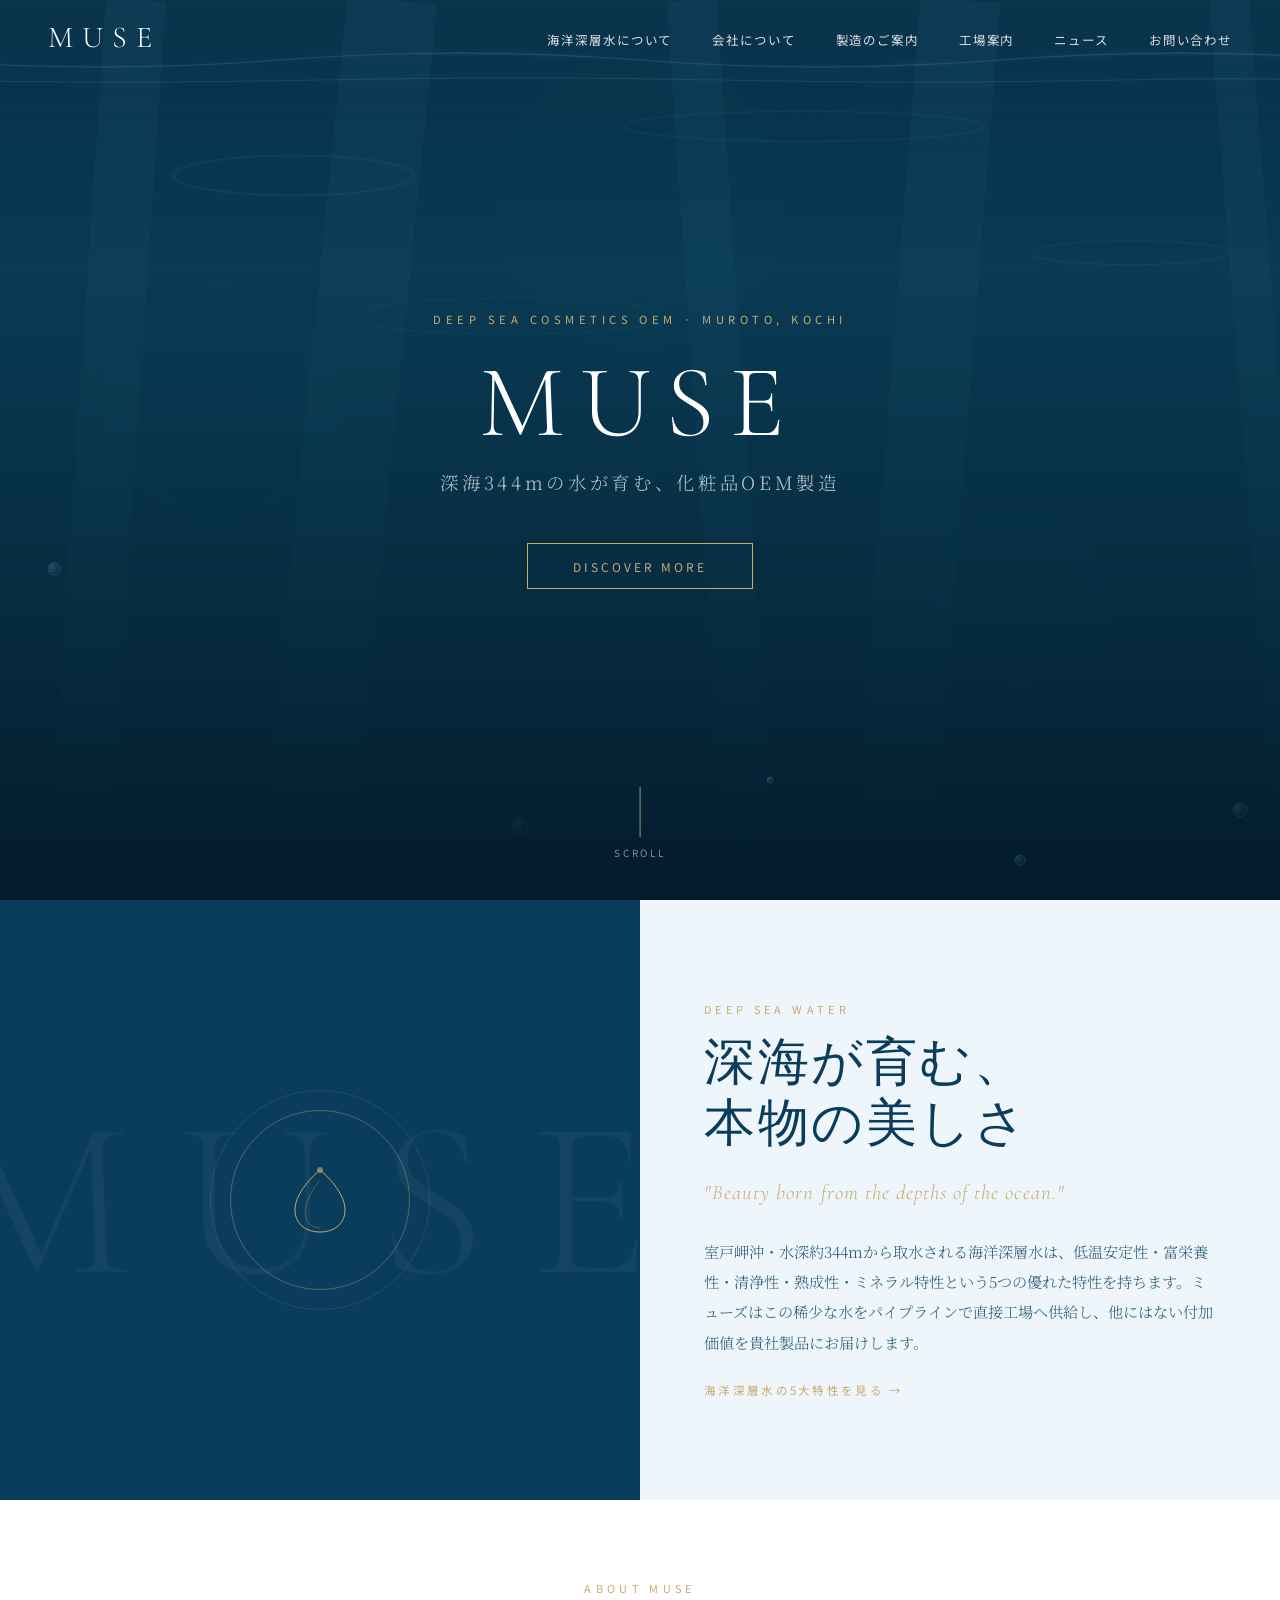
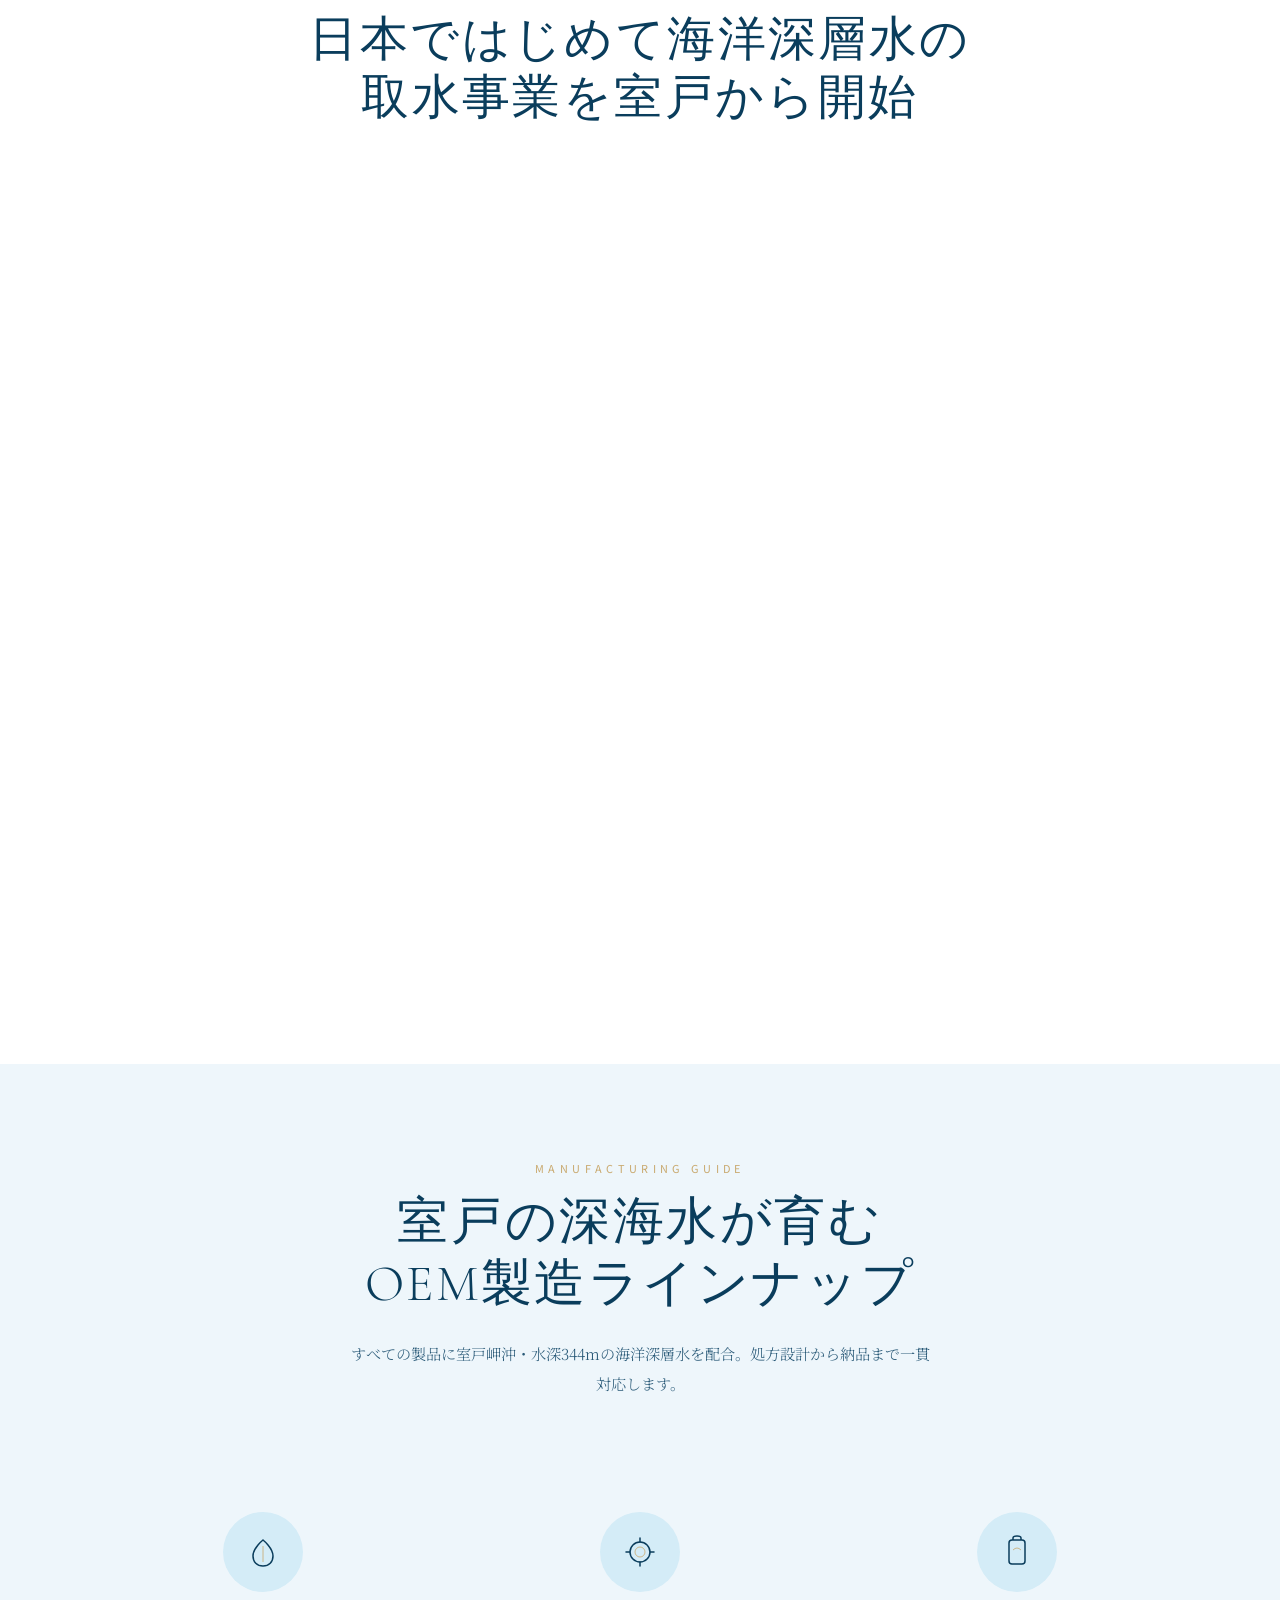
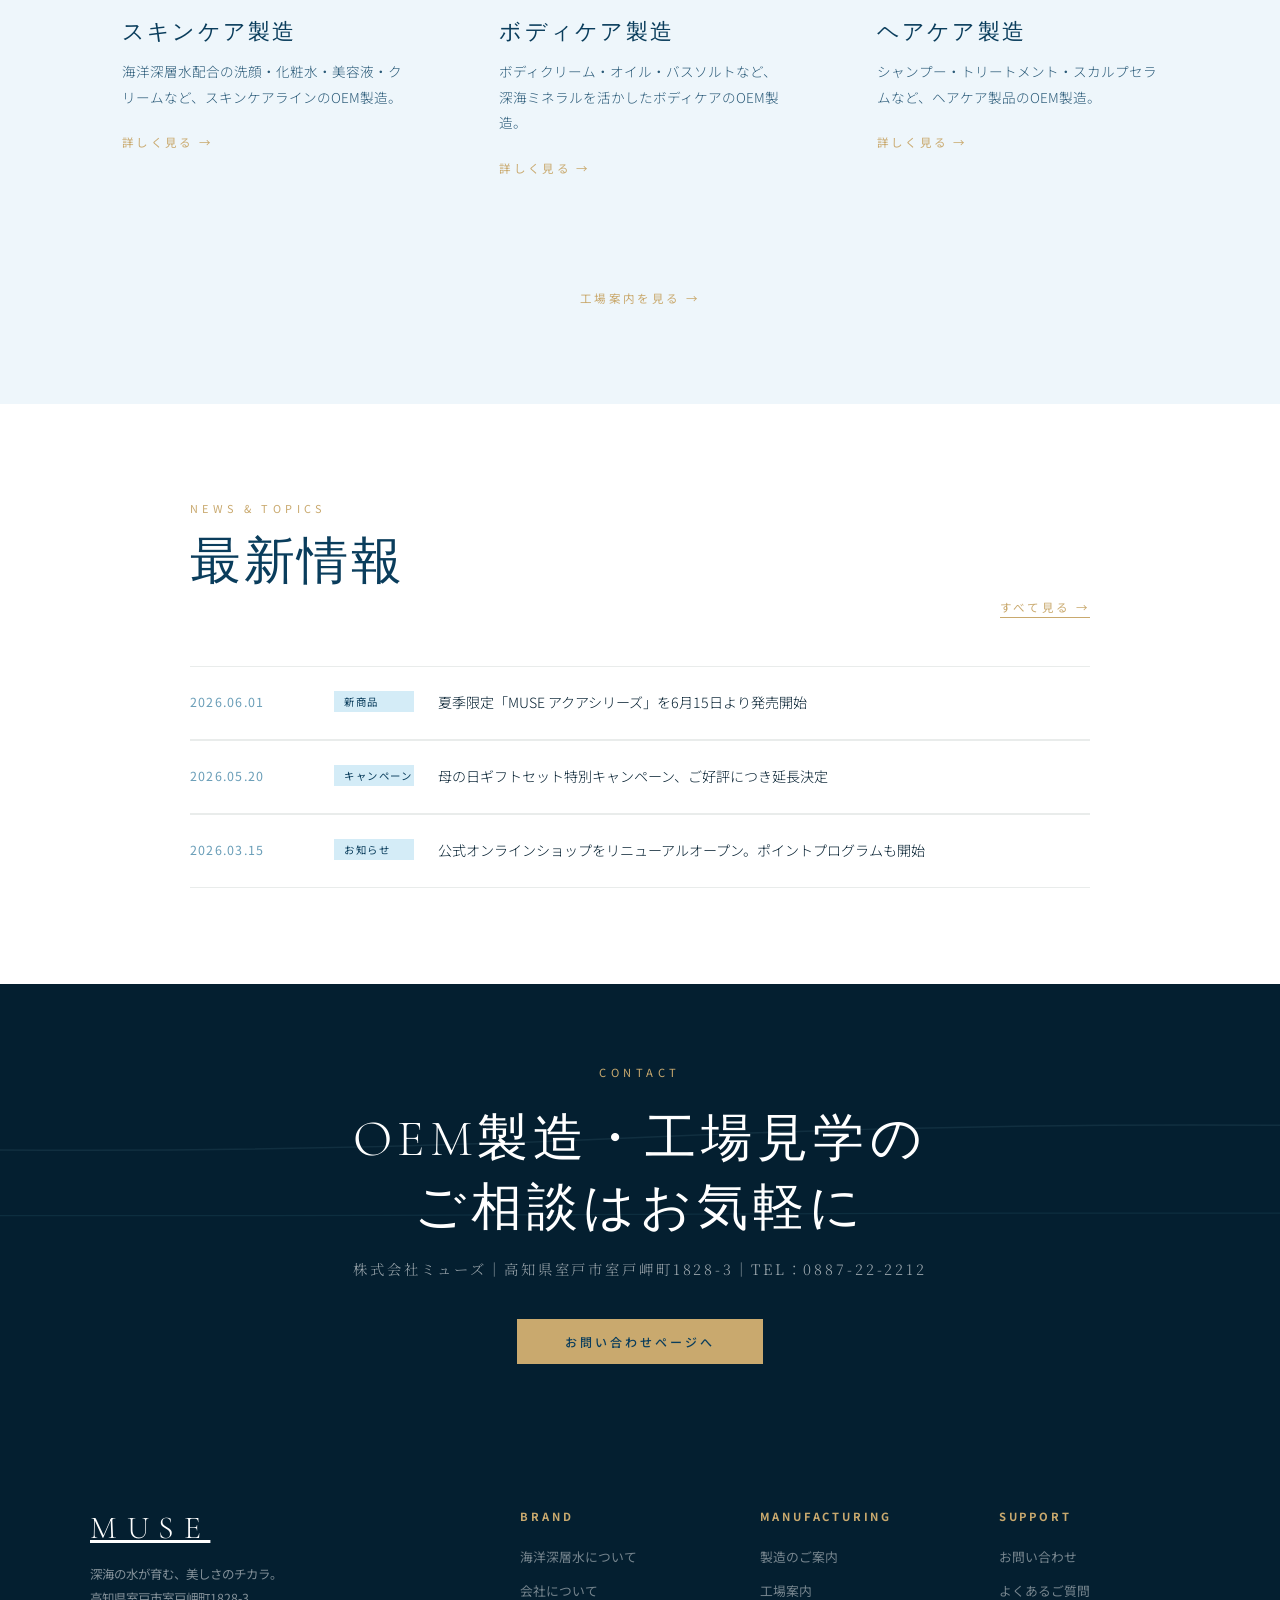
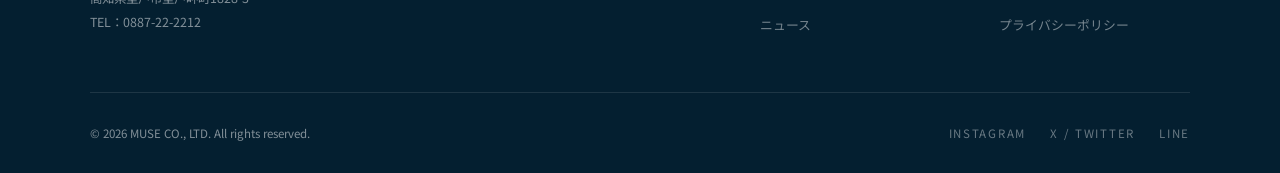
==== commit 8a8ecdec: "Add files via upload" ====
--- a/index.html
+++ b/index.html
@@ -148,7 +148,7 @@
     <div class="about-inner" style="padding:5rem 2rem;">
       <div class="about-lead reveal">
         <p class="section-eyebrow">ABOUT MUSE</p>
-        <h2 class="section-title">日本ではじめて海洋深層水の<br>取水事業を開始した室戸から</h2>
+        <h2 class="section-title">日本ではじめて海洋深層水の<br>取水事業を室戸から開始</h2>
       </div>
       <div class="about-body">
         <div class="about-text reveal reveal-delay-1">
@@ -163,12 +163,12 @@
             <p class="about-feature-desc">室戸岬沖の深海から、太陽光の届かない清浄な水を取水</p>
           </div>
           <div class="about-feature">
-            <div class="about-feature-num">直</div>
+            <div class="about-feature-num">品質</div>
             <div class="about-feature-label">パイプライン直供給</div>
             <p class="about-feature-desc">取水ターミナルから工場へダイレクトに供給。鮮度と品質を最大限に保持</p>
           </div>
           <div class="about-feature">
-            <div class="about-feature-num">世</div>
+            <div class="about-feature-num">独自性</div>
             <div class="about-feature-label">世界的に稀少な環境</div>
             <p class="about-feature-desc">この製造体制を持つ工場は世界でも数少なく、唯一無二の価値を提供</p>
           </div>
